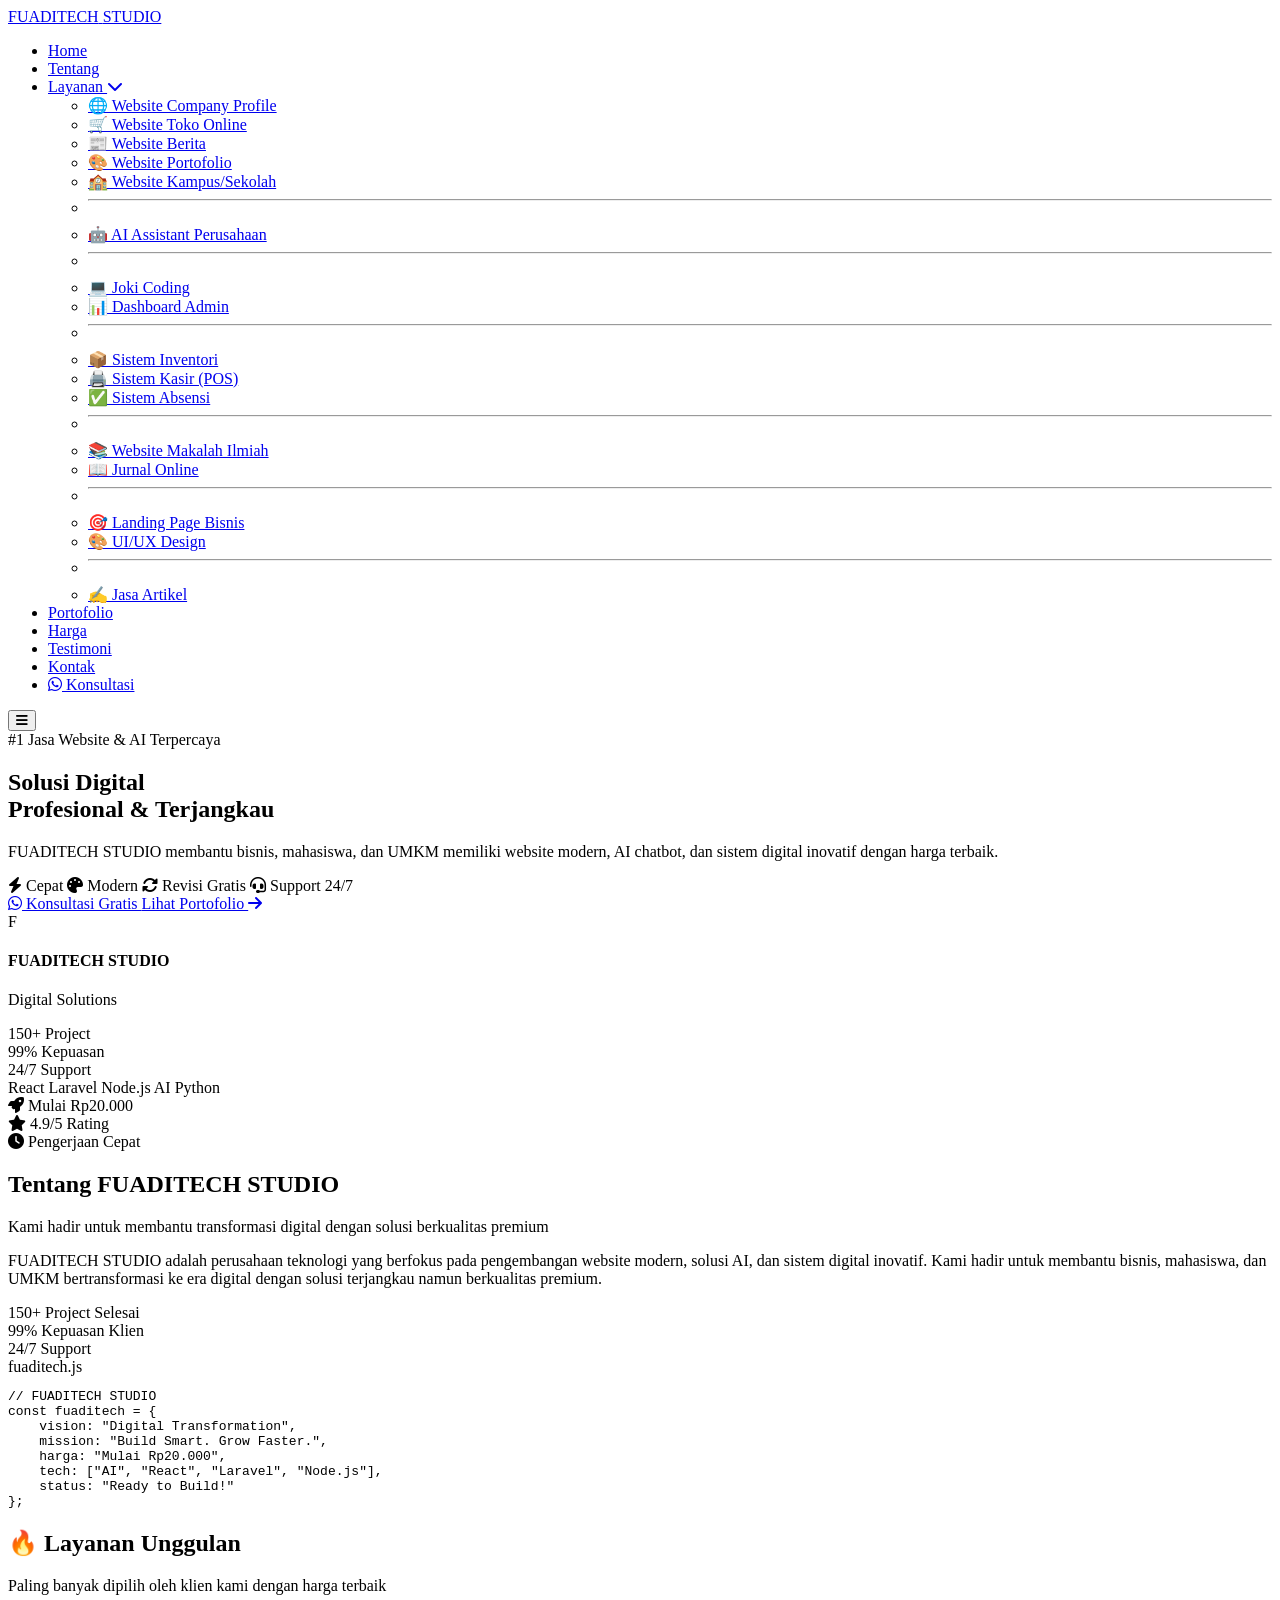
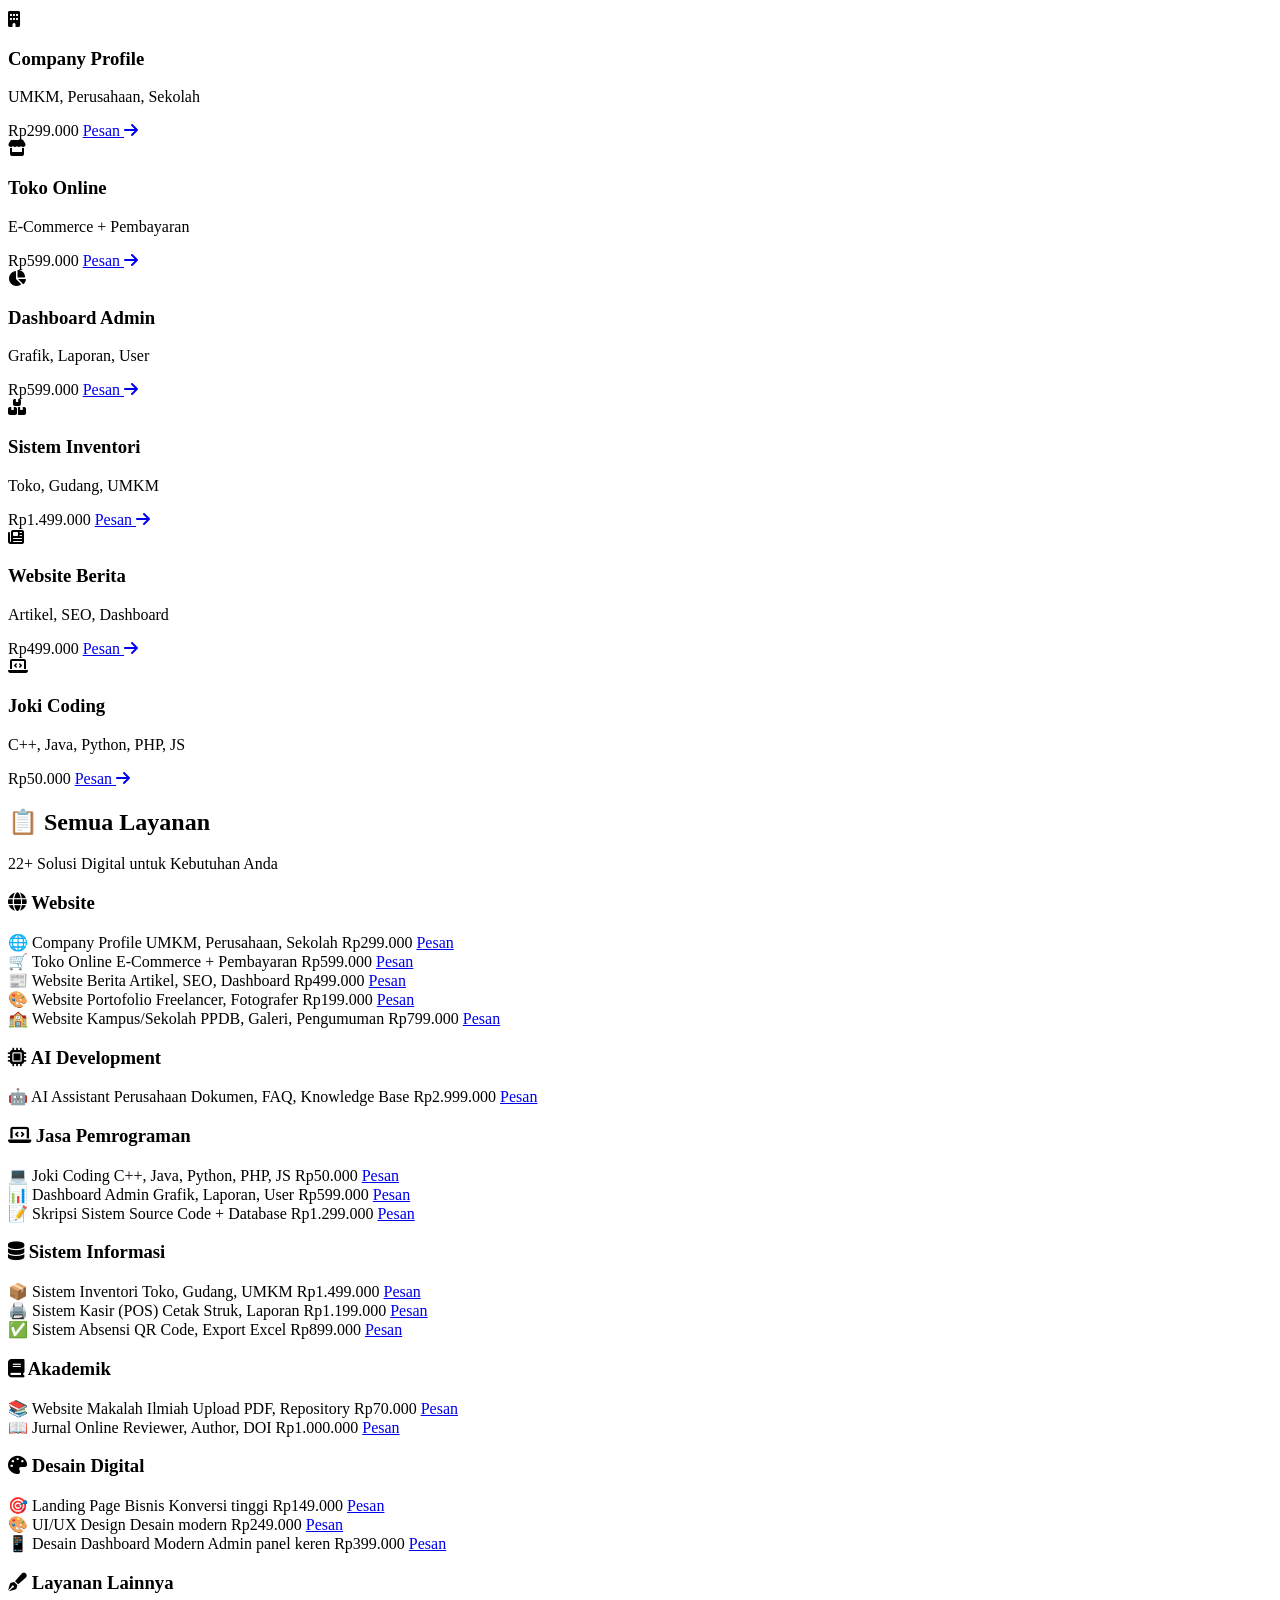
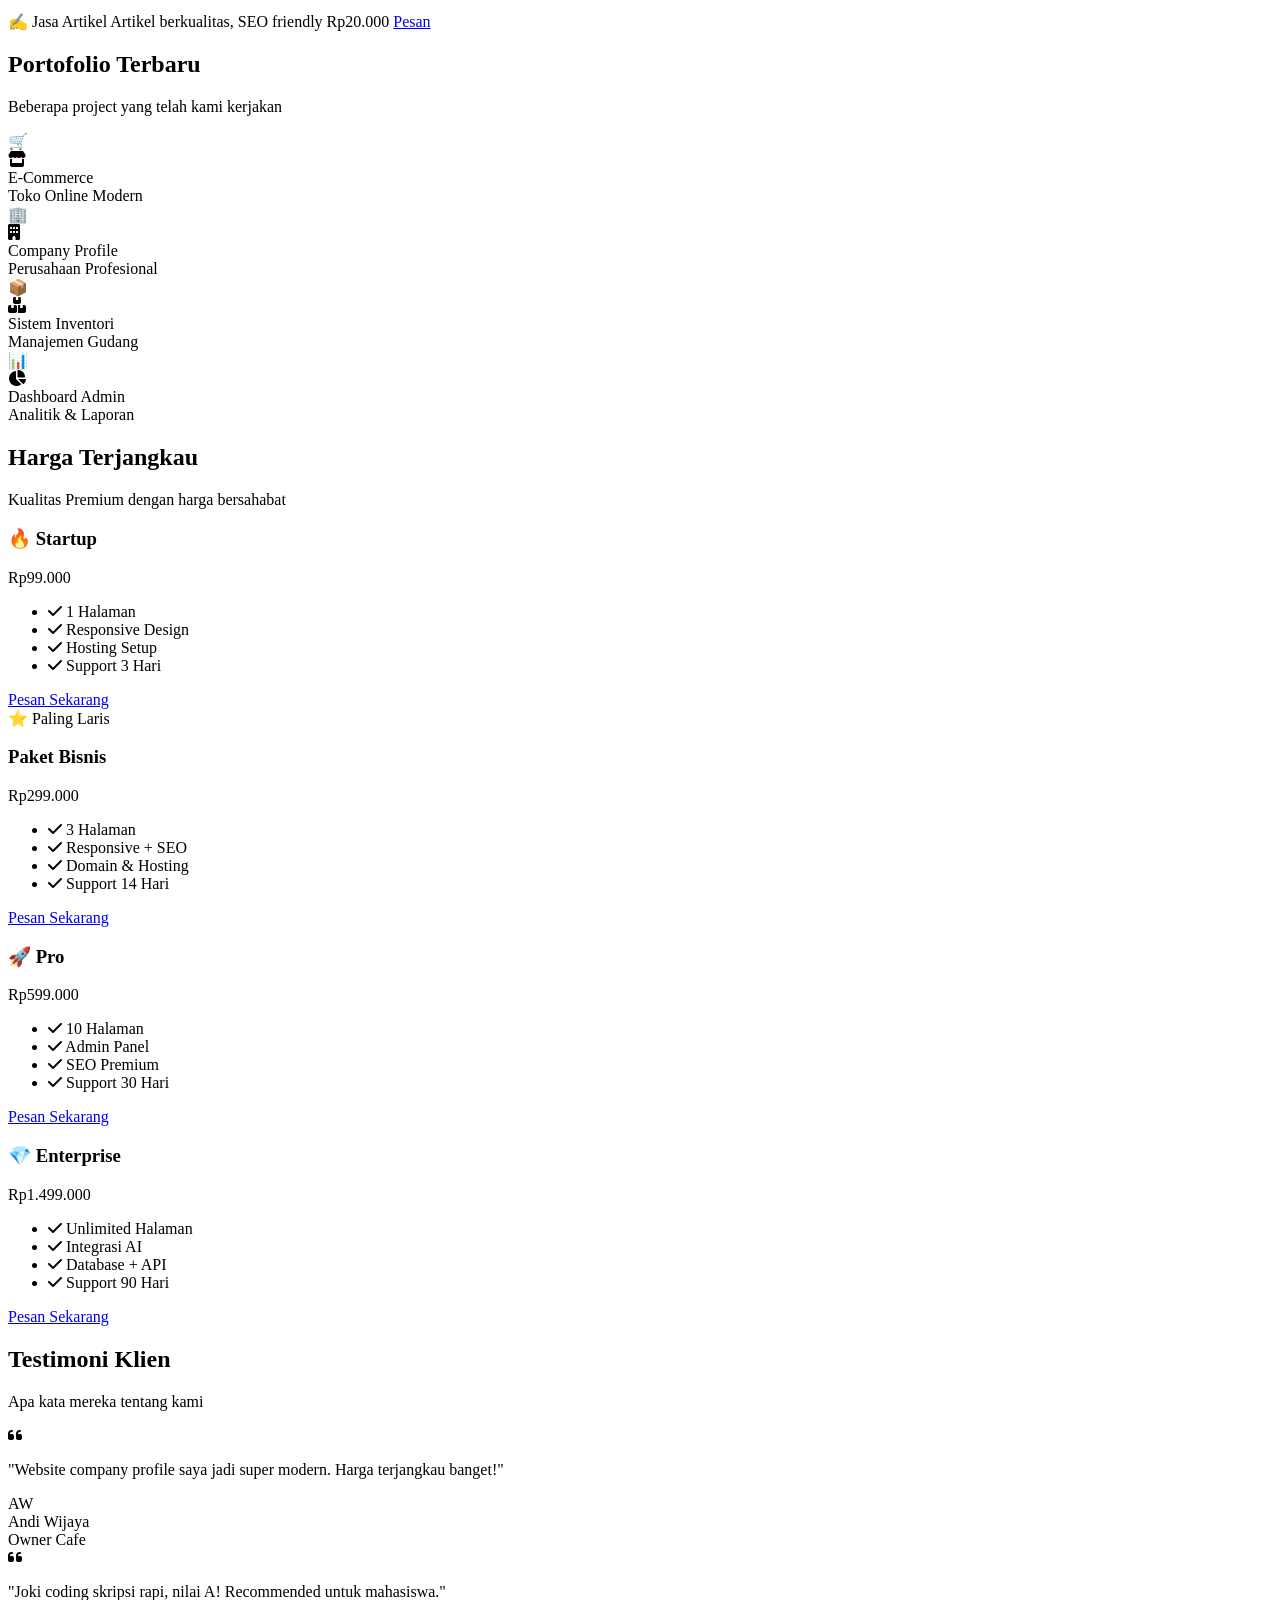
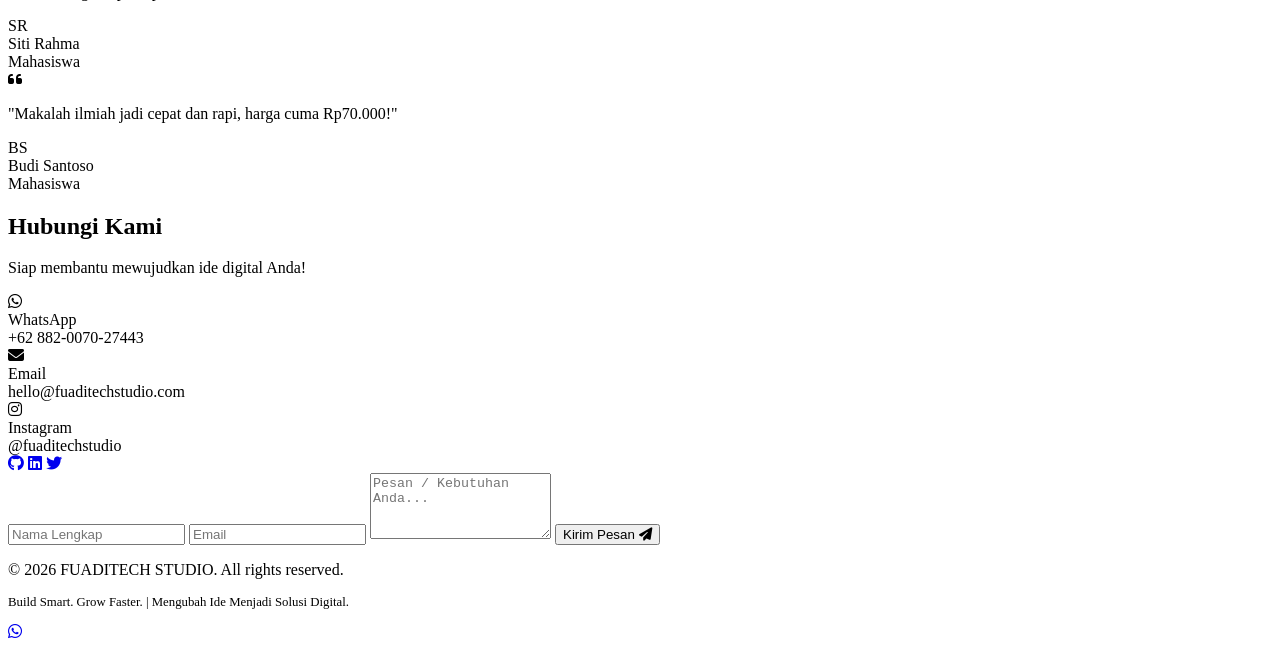
==== index.html @ 9b9196b7 "Update index.html" ====
<!DOCTYPE html>
<html lang="id">
<head>
    <meta charset="UTF-8" />
    <meta name="viewport" content="width=device-width, initial-scale=1.0" />
    
    <!-- SEO -->
    <title>FUADITECH STUDIO | Jasa Website & AI Profesional</title>
    <meta name="description" content="FUADITECH STUDIO - Jasa pembuatan website profesional, AI chatbot, joki coding, dan sistem informasi. Harga mulai Rp20.000! Konsultasi gratis 24 jam." />
    <meta name="keywords" content="jasa website, pembuatan website, joki coding, AI chatbot, website murah, toko online, company profile" />
    <meta name="author" content="FUADITECH STUDIO" />
    <meta name="robots" content="index, follow" />
    
    <!-- Open Graph -->
    <meta property="og:title" content="FUADITECH STUDIO - Solusi Website & AI Profesional" />
    <meta property="og:description" content="Jasa pembuatan website profesional dengan harga terjangkau. Mulai dari Rp20.000!" />
    <meta property="og:type" content="website" />
    
    <!-- Fonts & Icons -->
    <link rel="preconnect" href="https://fonts.googleapis.com" />
    <link rel="preconnect" href="https://fonts.gstatic.com" crossorigin />
    <link href="https://fonts.googleapis.com/css2?family=Inter:wght@300;400;500;600;700;800;900&display=swap" rel="stylesheet" />
    <link rel="stylesheet" href="https://cdnjs.cloudflare.com/ajax/libs/font-awesome/6.5.0/css/all.min.css" />
    
    <!-- Custom CSS -->
    <link rel="stylesheet" href="css/style.css" />
</head>
<body>

    <!-- ====== NAVBAR ====== -->
    <nav class="navbar" role="navigation" aria-label="Main Navigation">
        <div class="nav-container">
            <a href="#home" class="logo">
                <span class="logo-brand">FUADITECH</span>
                <span class="logo-studio">STUDIO</span>
            </a>

            <ul class="nav-links">
                <li><a href="#home" class="active">Home</a></li>
                <li><a href="#about">Tentang</a></li>
                <li class="dropdown">
                    <a href="#" class="dropdown-toggle">
                        Layanan <i class="fas fa-chevron-down"></i>
                    </a>
                    <ul class="dropdown-menu">
                        <li><a href="#services">🌐 Website Company Profile</a></li>
                        <li><a href="#services">🛒 Website Toko Online</a></li>
                        <li><a href="#services">📰 Website Berita</a></li>
                        <li><a href="#services">🎨 Website Portofolio</a></li>
                        <li><a href="#services">🏫 Website Kampus/Sekolah</a></li>
                        <li><hr class="dropdown-divider" /></li>
                        <li><a href="#services">🤖 AI Assistant Perusahaan</a></li>
                        <li><hr class="dropdown-divider" /></li>
                        <li><a href="#services">💻 Joki Coding</a></li>
                        <li><a href="#services">📊 Dashboard Admin</a></li>
                        <li><hr class="dropdown-divider" /></li>
                        <li><a href="#services">📦 Sistem Inventori</a></li>
                        <li><a href="#services">🖨️ Sistem Kasir (POS)</a></li>
                        <li><a href="#services">✅ Sistem Absensi</a></li>
                        <li><hr class="dropdown-divider" /></li>
                        <li><a href="#services">📚 Website Makalah Ilmiah</a></li>
                        <li><a href="#services">📖 Jurnal Online</a></li>
                        <li><hr class="dropdown-divider" /></li>
                        <li><a href="#services">🎯 Landing Page Bisnis</a></li>
                        <li><a href="#services">🎨 UI/UX Design</a></li>
                        <li><hr class="dropdown-divider" /></li>
                        <li><a href="#services">✍️ Jasa Artikel</a></li>
                    </ul>
                </li>
                <li><a href="#portfolio">Portofolio</a></li>
                <li><a href="#pricing">Harga</a></li>
                <li><a href="#testimonials">Testimoni</a></li>
                <li><a href="#contact">Kontak</a></li>
                <li>
                    <a href="https://wa.me/62882007027443?text=Halo%20FUADITECH%20STUDIO" 
                       class="btn-cta" target="_blank">
                        <i class="fab fa-whatsapp"></i> Konsultasi
                    </a>
                </li>
            </ul>

            <button class="hamburger" id="hamburger" aria-label="Toggle Menu">
                <i class="fas fa-bars"></i>
            </button>
        </div>
    </nav>

    <!-- ====== HERO ====== -->
    <section id="home" class="hero">
        <div class="hero-bg">
            <div class="gradient-sphere sphere-1"></div>
            <div class="gradient-sphere sphere-2"></div>
        </div>

        <div class="container hero-container">
            <div class="hero-content">
                <div class="hero-badge">
                    <span class="dot"></span>
                    #1 Jasa Website & AI Terpercaya
                </div>
                <h1>
                    Solusi Digital <br />
                    <span class="highlight">Profesional & Terjangkau</span>
                </h1>
                <p>
                    FUADITECH STUDIO membantu bisnis, mahasiswa, dan UMKM 
                    memiliki website modern, AI chatbot, dan sistem digital 
                    inovatif dengan harga terbaik.
                </p>
                <div class="hero-features">
                    <span><i class="fas fa-bolt"></i> Cepat</span>
                    <span><i class="fas fa-palette"></i> Modern</span>
                    <span><i class="fas fa-sync-alt"></i> Revisi Gratis</span>
                    <span><i class="fas fa-headset"></i> Support 24/7</span>
                </div>
                <div class="hero-buttons">
                    <a href="https://wa.me/62882007027443?text=Halo%20FUADITECH%20STUDIO" 
                       class="btn-primary" target="_blank">
                        <i class="fab fa-whatsapp"></i> Konsultasi Gratis
                    </a>
                    <a href="#portfolio" class="btn-secondary">
                        Lihat Portofolio <i class="fas fa-arrow-right"></i>
                    </a>
                </div>
            </div>

            <div class="hero-visual">
                <div class="hero-card">
                    <div class="card-header">
                        <div class="avatar">F</div>
                        <div class="info">
                            <h4>FUADITECH STUDIO</h4>
                            <p>Digital Solutions</p>
                        </div>
                    </div>
                    <div class="stats-grid">
                        <div class="stat-item">
                            <span class="number">150+</span>
                            <span class="label">Project</span>
                        </div>
                        <div class="stat-item">
                            <span class="number">99%</span>
                            <span class="label">Kepuasan</span>
                        </div>
                        <div class="stat-item">
                            <span class="number">24/7</span>
                            <span class="label">Support</span>
                        </div>
                    </div>
                    <div class="tech-stack">
                        <span>React</span>
                        <span>Laravel</span>
                        <span>Node.js</span>
                        <span>AI</span>
                        <span>Python</span>
                    </div>
                </div>

                <!-- Floating Badges -->
                <div class="floating-badge badge-1">
                    <i class="fas fa-rocket"></i>
                    <span>Mulai Rp20.000</span>
                </div>
                <div class="floating-badge badge-2">
                    <i class="fas fa-star"></i>
                    <span>4.9/5 Rating</span>
                </div>
                <div class="floating-badge badge-3">
                    <i class="fas fa-clock"></i>
                    <span>Pengerjaan Cepat</span>
                </div>
            </div>
        </div>
    </section>

    <!-- ====== ABOUT ====== -->
    <section id="about" class="about">
        <div class="container">
            <h2 class="section-title animate-on-scroll">
                Tentang <span class="gradient-text">FUADITECH STUDIO</span>
            </h2>
            <p class="section-subtitle animate-on-scroll delay-1">
                Kami hadir untuk membantu transformasi digital dengan solusi berkualitas premium
            </p>

            <div class="about-grid">
                <div class="about-text">
                    <p>
                        FUADITECH STUDIO adalah perusahaan teknologi yang berfokus pada 
                        pengembangan website modern, solusi AI, dan sistem digital inovatif. 
                        Kami hadir untuk membantu bisnis, mahasiswa, dan UMKM bertransformasi 
                        ke era digital dengan solusi terjangkau namun berkualitas premium.
                    </p>
                    <div class="about-stats">
                        <div class="stat">
                            <span class="number">150+</span>
                            <span class="label">Project Selesai</span>
                        </div>
                        <div class="stat">
                            <span class="number">99%</span>
                            <span class="label">Kepuasan Klien</span>
                        </div>
                        <div class="stat">
                            <span class="number">24/7</span>
                            <span class="label">Support</span>
                        </div>
                    </div>
                </div>

                <div class="about-code">
                    <div class="code-header">
                        <div class="dots">
                            <span class="red"></span>
                            <span class="yellow"></span>
                            <span class="green"></span>
                        </div>
                        <span class="file-name">fuaditech.js</span>
                    </div>
                    <div class="code-body">
                        <pre><span class="comment">// FUADITECH STUDIO</span>
<span class="keyword">const</span> <span class="variable">fuaditech</span> = {
    <span class="function">vision</span>: <span class="string">"Digital Transformation"</span>,
    <span class="function">mission</span>: <span class="string">"Build Smart. Grow Faster."</span>,
    <span class="function">harga</span>: <span class="string">"Mulai Rp20.000"</span>,
    <span class="function">tech</span>: [<span class="string">"AI"</span>, <span class="string">"React"</span>, <span class="string">"Laravel"</span>, <span class="string">"Node.js"</span>],
    <span class="function">status</span>: <span class="string">"Ready to Build!"</span>
};</pre>
                    </div>
                </div>
            </div>
        </div>
    </section>

    <!-- ====== SERVICES ====== -->
    <section id="services" class="services">
        <div class="container">
            <h2 class="section-title animate-on-scroll">
                🔥 Layanan <span class="gradient-text">Unggulan</span>
            </h2>
            <p class="section-subtitle animate-on-scroll delay-1">
                Paling banyak dipilih oleh klien kami dengan harga terbaik
            </p>

            <div class="services-grid">
                <div class="service-card animate-on-scroll delay-1">
                    <div class="icon"><i class="fas fa-building"></i></div>
                    <h3>Company Profile</h3>
                    <p>UMKM, Perusahaan, Sekolah</p>
                    <span class="price">Rp299.000</span>
                    <a href="https://wa.me/62882007027443?text=Saya%20tertarik%20Company%20Profile" 
                       class="btn-order" target="_blank">
                        Pesan <i class="fas fa-arrow-right"></i>
                    </a>
                </div>

                <div class="service-card animate-on-scroll delay-2">
                    <div class="icon"><i class="fas fa-store"></i></div>
                    <h3>Toko Online</h3>
                    <p>E-Commerce + Pembayaran</p>
                    <span class="price">Rp599.000</span>
                    <a href="https://wa.me/62882007027443?text=Saya%20tertarik%20Toko%20Online" 
                       class="btn-order" target="_blank">
                        Pesan <i class="fas fa-arrow-right"></i>
                    </a>
                </div>

                <div class="service-card animate-on-scroll delay-3">
                    <div class="icon"><i class="fas fa-chart-pie"></i></div>
                    <h3>Dashboard Admin</h3>
                    <p>Grafik, Laporan, User</p>
                    <span class="price">Rp599.000</span>
                    <a href="https://wa.me/62882007027443?text=Saya%20tertarik%20Dashboard%20Admin" 
                       class="btn-order" target="_blank">
                        Pesan <i class="fas fa-arrow-right"></i>
                    </a>
                </div>

                <div class="service-card animate-on-scroll delay-1">
                    <div class="icon"><i class="fas fa-boxes"></i></div>
                    <h3>Sistem Inventori</h3>
                    <p>Toko, Gudang, UMKM</p>
                    <span class="price">Rp1.499.000</span>
                    <a href="https://wa.me/62882007027443?text=Saya%20tertarik%20Sistem%20Inventori" 
                       class="btn-order" target="_blank">
                        Pesan <i class="fas fa-arrow-right"></i>
                    </a>
                </div>

                <div class="service-card animate-on-scroll delay-2">
                    <div class="icon"><i class="fas fa-newspaper"></i></div>
                    <h3>Website Berita</h3>
                    <p>Artikel, SEO, Dashboard</p>
                    <span class="price">Rp499.000</span>
                    <a href="https://wa.me/62882007027443?text=Saya%20tertarik%20Website%20Berita" 
                       class="btn-order" target="_blank">
                        Pesan <i class="fas fa-arrow-right"></i>
                    </a>
                </div>

                <div class="service-card animate-on-scroll delay-3">
                    <div class="icon"><i class="fas fa-laptop-code"></i></div>
                    <h3>Joki Coding</h3>
                    <p>C++, Java, Python, PHP, JS</p>
                    <span class="price">Rp50.000</span>
                    <a href="https://wa.me/62882007027443?text=Saya%20tertarik%20Joki%20Coding" 
                       class="btn-order" target="_blank">
                        Pesan <i class="fas fa-arrow-right"></i>
                    </a>
                </div>
            </div>
        </div>
    </section>

    <!-- ====== ALL SERVICES ====== -->
    <section class="all-services">
        <div class="container">
            <h2 class="section-title animate-on-scroll">
                📋 Semua <span class="gradient-text">Layanan</span>
            </h2>
            <p class="section-subtitle animate-on-scroll delay-1">
                22+ Solusi Digital untuk Kebutuhan Anda
            </p>

            <!-- Website -->
            <div class="category">
                <h3><i class="fas fa-globe"></i> Website</h3>
                <div class="category-grid">
                    <div class="service-item">
                        <span class="name">🌐 Company Profile</span>
                        <span class="desc">UMKM, Perusahaan, Sekolah</span>
                        <span class="price-tag">Rp299.000</span>
                        <a href="https://wa.me/62882007027443" class="wa-link" target="_blank">Pesan</a>
                    </div>
                    <div class="service-item">
                        <span class="name">🛒 Toko Online</span>
                        <span class="desc">E-Commerce + Pembayaran</span>
                        <span class="price-tag">Rp599.000</span>
                        <a href="https://wa.me/62882007027443" class="wa-link" target="_blank">Pesan</a>
                    </div>
                    <div class="service-item">
                        <span class="name">📰 Website Berita</span>
                        <span class="desc">Artikel, SEO, Dashboard</span>
                        <span class="price-tag">Rp499.000</span>
                        <a href="https://wa.me/62882007027443" class="wa-link" target="_blank">Pesan</a>
                    </div>
                    <div class="service-item">
                        <span class="name">🎨 Website Portofolio</span>
                        <span class="desc">Freelancer, Fotografer</span>
                        <span class="price-tag">Rp199.000</span>
                        <a href="https://wa.me/62882007027443" class="wa-link" target="_blank">Pesan</a>
                    </div>
                    <div class="service-item">
                        <span class="name">🏫 Website Kampus/Sekolah</span>
                        <span class="desc">PPDB, Galeri, Pengumuman</span>
                        <span class="price-tag">Rp799.000</span>
                        <a href="https://wa.me/62882007027443" class="wa-link" target="_blank">Pesan</a>
                    </div>
                </div>
            </div>

            <!-- AI -->
            <div class="category">
                <h3><i class="fas fa-microchip"></i> AI Development</h3>
                <div class="category-grid">
                    <div class="service-item">
                        <span class="name">🤖 AI Assistant Perusahaan</span>
                        <span class="desc">Dokumen, FAQ, Knowledge Base</span>
                        <span class="price-tag">Rp2.999.000</span>
                        <a href="https://wa.me/62882007027443" class="wa-link" target="_blank">Pesan</a>
                    </div>
                </div>
            </div>

            <!-- Programming -->
            <div class="category">
                <h3><i class="fas fa-laptop-code"></i> Jasa Pemrograman</h3>
                <div class="category-grid">
                    <div class="service-item">
                        <span class="name">💻 Joki Coding</span>
                        <span class="desc">C++, Java, Python, PHP, JS</span>
                        <span class="price-tag">Rp50.000</span>
                        <a href="https://wa.me/62882007027443" class="wa-link" target="_blank">Pesan</a>
                    </div>
                    <div class="service-item">
                        <span class="name">📊 Dashboard Admin</span>
                        <span class="desc">Grafik, Laporan, User</span>
                        <span class="price-tag">Rp599.000</span>
                        <a href="https://wa.me/62882007027443" class="wa-link" target="_blank">Pesan</a>
                    </div>
                    <div class="service-item">
                        <span class="name">📝 Skripsi Sistem</span>
                        <span class="desc">Source Code + Database</span>
                        <span class="price-tag">Rp1.299.000</span>
                        <a href="https://wa.me/62882007027443" class="wa-link" target="_blank">Pesan</a>
                    </div>
                </div>
            </div>

            <!-- Sistem -->
            <div class="category">
                <h3><i class="fas fa-database"></i> Sistem Informasi</h3>
                <div class="category-grid">
                    <div class="service-item">
                        <span class="name">📦 Sistem Inventori</span>
                        <span class="desc">Toko, Gudang, UMKM</span>
                        <span class="price-tag">Rp1.499.000</span>
                        <a href="https://wa.me/62882007027443" class="wa-link" target="_blank">Pesan</a>
                    </div>
                    <div class="service-item">
                        <span class="name">🖨️ Sistem Kasir (POS)</span>
                        <span class="desc">Cetak Struk, Laporan</span>
                        <span class="price-tag">Rp1.199.000</span>
                        <a href="https://wa.me/62882007027443" class="wa-link" target="_blank">Pesan</a>
                    </div>
                    <div class="service-item">
                        <span class="name">✅ Sistem Absensi</span>
                        <span class="desc">QR Code, Export Excel</span>
                        <span class="price-tag">Rp899.000</span>
                        <a href="https://wa.me/62882007027443" class="wa-link" target="_blank">Pesan</a>
                    </div>
                </div>
            </div>

            <!-- Akademik -->
            <div class="category">
                <h3><i class="fas fa-book"></i> Akademik</h3>
                <div class="category-grid">
                    <div class="service-item">
                        <span class="name">📚 Website Makalah Ilmiah</span>
                        <span class="desc">Upload PDF, Repository</span>
                        <span class="price-tag">Rp70.000</span>
                        <a href="https://wa.me/62882007027443" class="wa-link" target="_blank">Pesan</a>
                    </div>
                    <div class="service-item">
                        <span class="name">📖 Jurnal Online</span>
                        <span class="desc">Reviewer, Author, DOI</span>
                        <span class="price-tag">Rp1.000.000</span>
                        <a href="https://wa.me/62882007027443" class="wa-link" target="_blank">Pesan</a>
                    </div>
                </div>
            </div>

            <!-- Desain -->
            <div class="category">
                <h3><i class="fas fa-palette"></i> Desain Digital</h3>
                <div class="category-grid">
                    <div class="service-item">
                        <span class="name">🎯 Landing Page Bisnis</span>
                        <span class="desc">Konversi tinggi</span>
                        <span class="price-tag">Rp149.000</span>
                        <a href="https://wa.me/62882007027443" class="wa-link" target="_blank">Pesan</a>
                    </div>
                    <div class="service-item">
                        <span class="name">🎨 UI/UX Design</span>
                        <span class="desc">Desain modern</span>
                        <span class="price-tag">Rp249.000</span>
                        <a href="https://wa.me/62882007027443" class="wa-link" target="_blank">Pesan</a>
                    </div>
                    <div class="service-item">
                        <span class="name">📱 Desain Dashboard Modern</span>
                        <span class="desc">Admin panel keren</span>
                        <span class="price-tag">Rp399.000</span>
                        <a href="https://wa.me/62882007027443" class="wa-link" target="_blank">Pesan</a>
                    </div>
                </div>
            </div>

            <!-- Lainnya -->
            <div class="category">
                <h3><i class="fas fa-pen-fancy"></i> Layanan Lainnya</h3>
                <div class="category-grid">
                    <div class="service-item">
                        <span class="name">✍️ Jasa Artikel</span>
                        <span class="desc">Artikel berkualitas, SEO friendly</span>
                        <span class="price-tag">Rp20.000</span>
                        <a href="https://wa.me/62882007027443" class="wa-link" target="_blank">Pesan</a>
                    </div>
                </div>
            </div>
        </div>
    </section>

    <!-- ====== PORTFOLIO ====== -->
    <section id="portfolio" class="portfolio">
        <div class="container">
            <h2 class="section-title animate-on-scroll">
                Portofolio <span class="gradient-text">Terbaru</span>
            </h2>
            <p class="section-subtitle animate-on-scroll delay-1">
                Beberapa project yang telah kami kerjakan
            </p>

            <div class="portfolio-grid">
                <div class="portfolio-item">
                    <div class="placeholder">🛒</div>
                    <div class="overlay">
                        <div class="icon"><i class="fas fa-store"></i></div>
                        <div class="title">E-Commerce</div>
                        <div class="sub">Toko Online Modern</div>
                    </div>
                </div>
                <div class="portfolio-item">
                    <div class="placeholder">🏢</div>
                    <div class="overlay">
                        <div class="icon"><i class="fas fa-building"></i></div>
                        <div class="title">Company Profile</div>
                        <div class="sub">Perusahaan Profesional</div>
                    </div>
                </div>
                <div class="portfolio-item">
                    <div class="placeholder">📦</div>
                    <div class="overlay">
                        <div class="icon"><i class="fas fa-boxes"></i></div>
                        <div class="title">Sistem Inventori</div>
                        <div class="sub">Manajemen Gudang</div>
                    </div>
                </div>
                <div class="portfolio-item">
                    <div class="placeholder">📊</div>
                    <div class="overlay">
                        <div class="icon"><i class="fas fa-chart-pie"></i></div>
                        <div class="title">Dashboard Admin</div>
                        <div class="sub">Analitik & Laporan</div>
                    </div>
                </div>
            </div>
        </div>
    </section>

    <!-- ====== PRICING ====== -->
    <section id="pricing" class="pricing">
        <div class="container">
            <h2 class="section-title animate-on-scroll">
                Harga <span class="gradient-text">Terjangkau</span>
            </h2>
            <p class="section-subtitle animate-on-scroll delay-1">
                Kualitas Premium dengan harga bersahabat
            </p>

            <div class="pricing-grid">
                <div class="pricing-card animate-on-scroll delay-1">
                    <h3 class="plan-name">🔥 Startup</h3>
                    <div class="price">Rp99.000</div>
                    <ul>
                        <li><i class="fas fa-check"></i> 1 Halaman</li>
                        <li><i class="fas fa-check"></i> Responsive Design</li>
                        <li><i class="fas fa-check"></i> Hosting Setup</li>
                        <li><i class="fas fa-check"></i> Support 3 Hari</li>
                    </ul>
                    <a href="https://wa.me/62882007027443" class="btn-plan outline" target="_blank">Pesan Sekarang</a>
                </div>

                <div class="pricing-card popular animate-on-scroll delay-2">
                    <div class="badge">⭐ Paling Laris</div>
                    <h3 class="plan-name">Paket Bisnis</h3>
                    <div class="price">Rp299.000</div>
                    <ul>
                        <li><i class="fas fa-check"></i> 3 Halaman</li>
                        <li><i class="fas fa-check"></i> Responsive + SEO</li>
                        <li><i class="fas fa-check"></i> Domain & Hosting</li>
                        <li><i class="fas fa-check"></i> Support 14 Hari</li>
                    </ul>
                    <a href="https://wa.me/62882007027443" class="btn-plan primary" target="_blank">Pesan Sekarang</a>
                </div>

                <div class="pricing-card animate-on-scroll delay-3">
                    <h3 class="plan-name">🚀 Pro</h3>
                    <div class="price">Rp599.000</div>
                    <ul>
                        <li><i class="fas fa-check"></i> 10 Halaman</li>
                        <li><i class="fas fa-check"></i> Admin Panel</li>
                        <li><i class="fas fa-check"></i> SEO Premium</li>
                        <li><i class="fas fa-check"></i> Support 30 Hari</li>
                    </ul>
                    <a href="https://wa.me/62882007027443" class="btn-plan outline" target="_blank">Pesan Sekarang</a>
                </div>

                <div class="pricing-card animate-on-scroll delay-4">
                    <h3 class="plan-name">💎 Enterprise</h3>
                    <div class="price">Rp1.499.000</div>
                    <ul>
                        <li><i class="fas fa-check"></i> Unlimited Halaman</li>
                        <li><i class="fas fa-check"></i> Integrasi AI</li>
                        <li><i class="fas fa-check"></i> Database + API</li>
                        <li><i class="fas fa-check"></i> Support 90 Hari</li>
                    </ul>
                    <a href="https://wa.me/62882007027443" class="btn-plan outline" target="_blank">Pesan Sekarang</a>
                </div>
            </div>
        </div>
    </section>

    <!-- ====== TESTIMONIALS ====== -->
    <section id="testimonials" class="testimonials">
        <div class="container">
            <h2 class="section-title animate-on-scroll">
                Testimoni <span class="gradient-text">Klien</span>
            </h2>
            <p class="section-subtitle animate-on-scroll delay-1">
                Apa kata mereka tentang kami
            </p>

            <div class="testimonials-grid">
                <div class="testimonial-card animate-on-scroll delay-1">
                    <div class="quote"><i class="fas fa-quote-left"></i></div>
                    <p>"Website company profile saya jadi super modern. Harga terjangkau banget!"</p>
                    <div class="author">
                        <div class="avatar">AW</div>
                        <div>
                            <div class="name">Andi Wijaya</div>
                            <div class="role">Owner Cafe</div>
                        </div>
                    </div>
                </div>

                <div class="testimonial-card animate-on-scroll delay-2">
                    <div class="quote"><i class="fas fa-quote-left"></i></div>
                    <p>"Joki coding skripsi rapi, nilai A! Recommended untuk mahasiswa."</p>
                    <div class="author">
                        <div class="avatar">SR</div>
                        <div>
                            <div class="name">Siti Rahma</div>
                            <div class="role">Mahasiswa</div>
                        </div>
                    </div>
                </div>

                <div class="testimonial-card animate-on-scroll delay-3">
                    <div class="quote"><i class="fas fa-quote-left"></i></div>
                    <p>"Makalah ilmiah jadi cepat dan rapi, harga cuma Rp70.000!"</p>
                    <div class="author">
                        <div class="avatar">BS</div>
                        <div>
                            <div class="name">Budi Santoso</div>
                            <div class="role">Mahasiswa</div>
                        </div>
                    </div>
                </div>
            </div>
        </div>
    </section>

    <!-- ====== CONTACT ====== -->
    <section id="contact" class="contact">
        <div class="container">
            <div class="contact-wrapper">
                <div class="contact-info">
                    <h2>Hubungi <span class="gradient-text">Kami</span></h2>
                    <p>Siap membantu mewujudkan ide digital Anda!</p>

                    <div class="item">
                        <i class="fab fa-whatsapp"></i>
                        <div>
                            <div class="label">WhatsApp</div>
                            <div class="value">+62 882-0070-27443</div>
                        </div>
                    </div>
                    <div class="item">
                        <i class="fas fa-envelope"></i>
                        <div>
                            <div class="label">Email</div>
                            <div class="value">hello@fuaditechstudio.com</div>
                        </div>
                    </div>
                    <div class="item">
                        <i class="fab fa-instagram"></i>
                        <div>
                            <div class="label">Instagram</div>
                            <div class="value">@fuaditechstudio</div>
                        </div>
                    </div>

                    <div class="social">
                        <a href="#" aria-label="GitHub"><i class="fab fa-github"></i></a>
                        <a href="#" aria-label="LinkedIn"><i class="fab fa-linkedin"></i></a>
                        <a href="#" aria-label="Twitter"><i class="fab fa-twitter"></i></a>
                    </div>
                </div>

                <form class="contact-form" id="contactForm">
                    <input type="text" placeholder="Nama Lengkap" required />
                    <input type="email" placeholder="Email" />
                    <textarea rows="4" placeholder="Pesan / Kebutuhan Anda..."></textarea>
                    <button type="submit" class="btn-submit">
                        Kirim Pesan <i class="fas fa-paper-plane"></i>
                    </button>
                </form>
            </div>
        </div>
    </section>

    <!-- ====== FOOTER ====== -->
    <footer class="footer">
        <div class="container">
            <p>
                &copy; 2026 <span class="brand">FUADITECH <span>STUDIO</span></span>. 
                All rights reserved.
            </p>
            <p style="font-size:0.8rem; margin-top:4px; color: var(--text-light);">
                Build Smart. Grow Faster. | Mengubah Ide Menjadi Solusi Digital.
            </p>
        </div>
    </footer>

    <!-- ====== FLOATING WHATSAPP ====== -->
    <a href="https://wa.me/62882007027443?text=Halo%20FUADITECH%20STUDIO" 
       class="wa-float" target="_blank" aria-label="WhatsApp">
        <i class="fab fa-whatsapp"></i>
    </a>

    <!-- ====== SCRIPTS ====== -->
    <script src="js/main.js"></script>
</body>
</html>
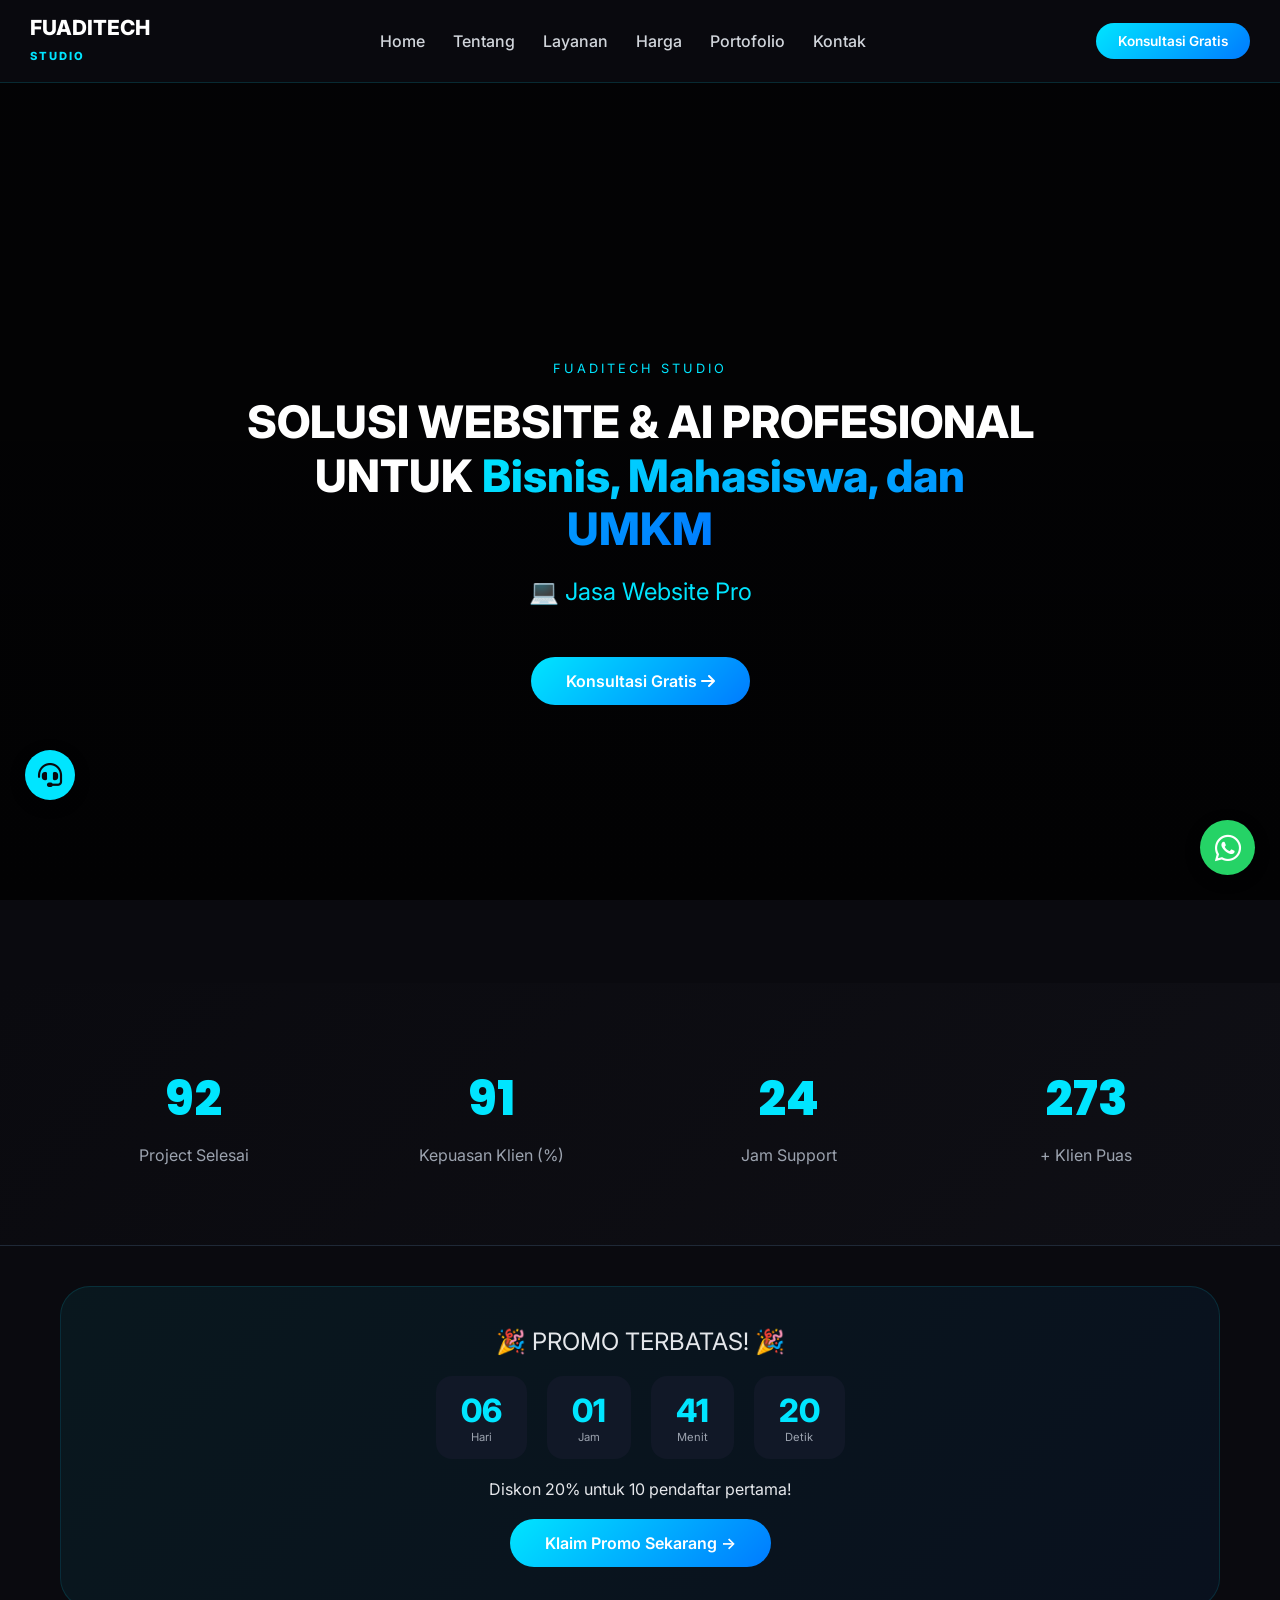
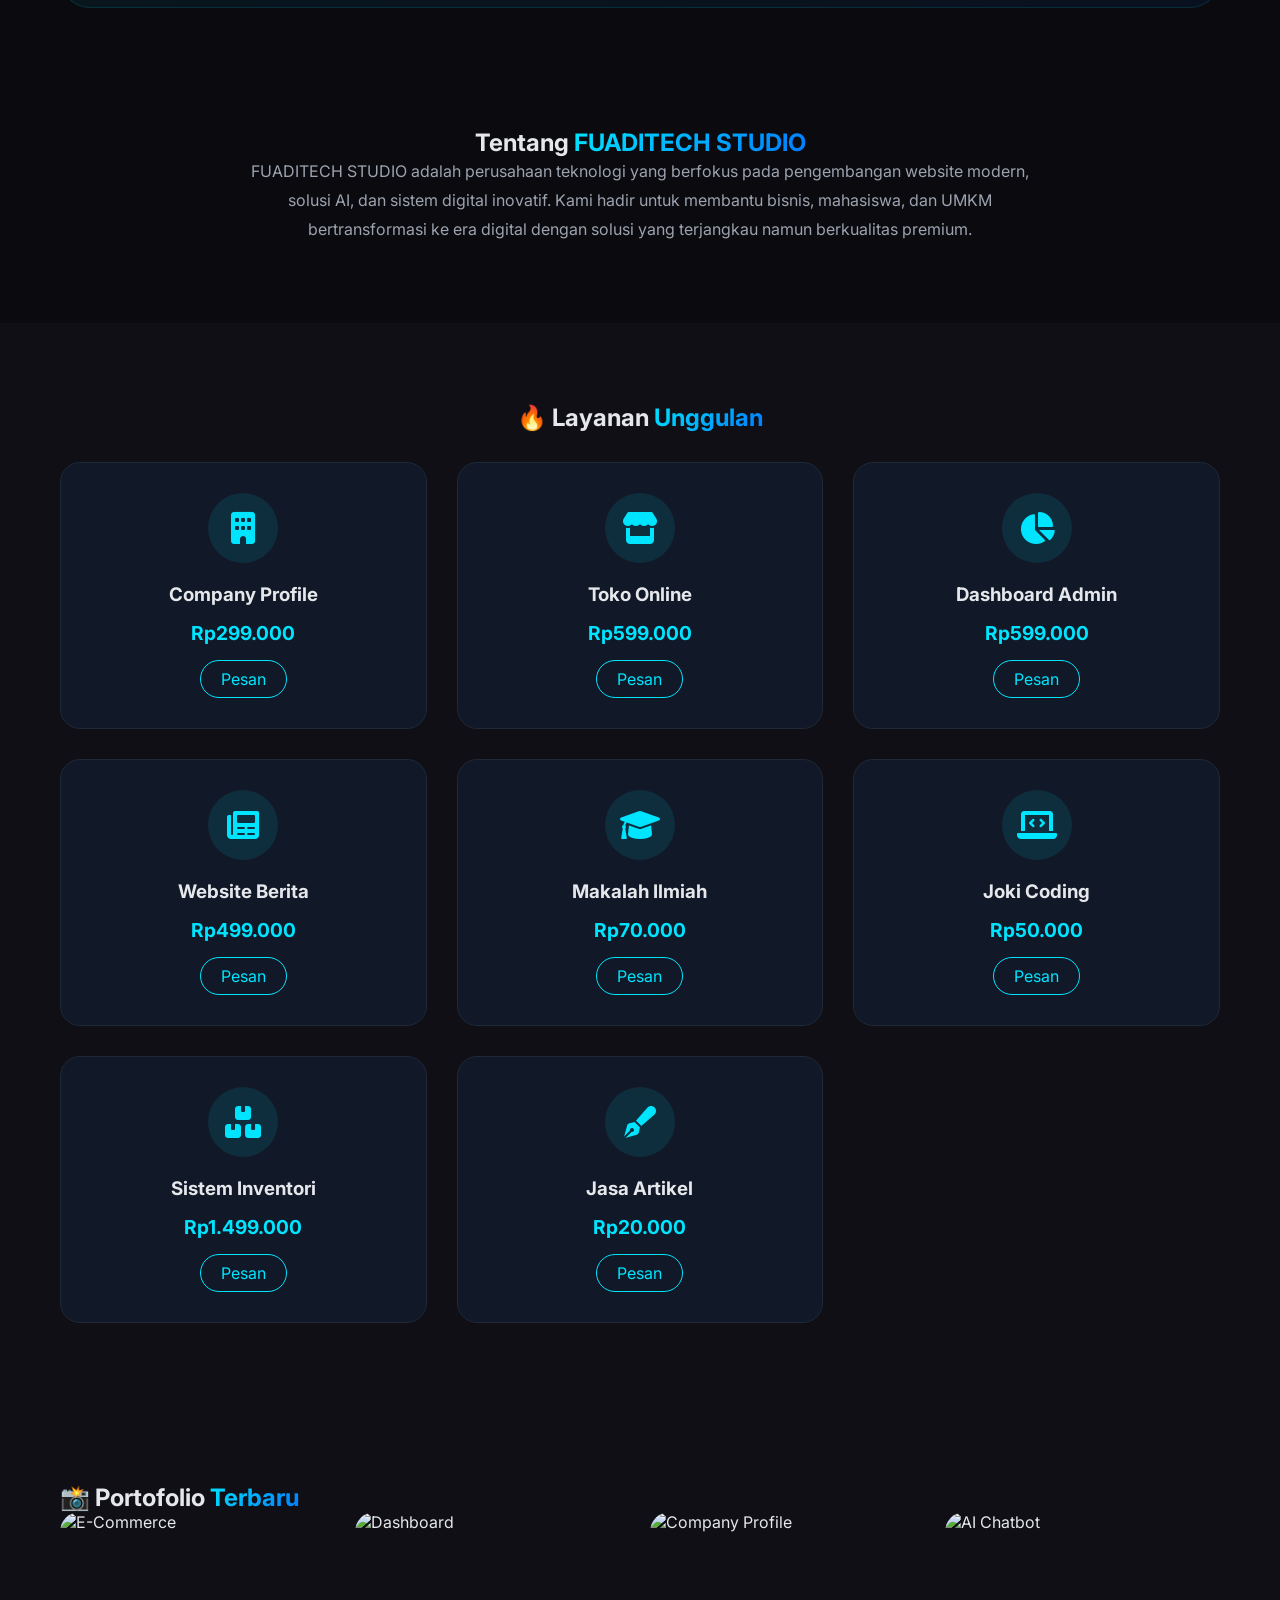
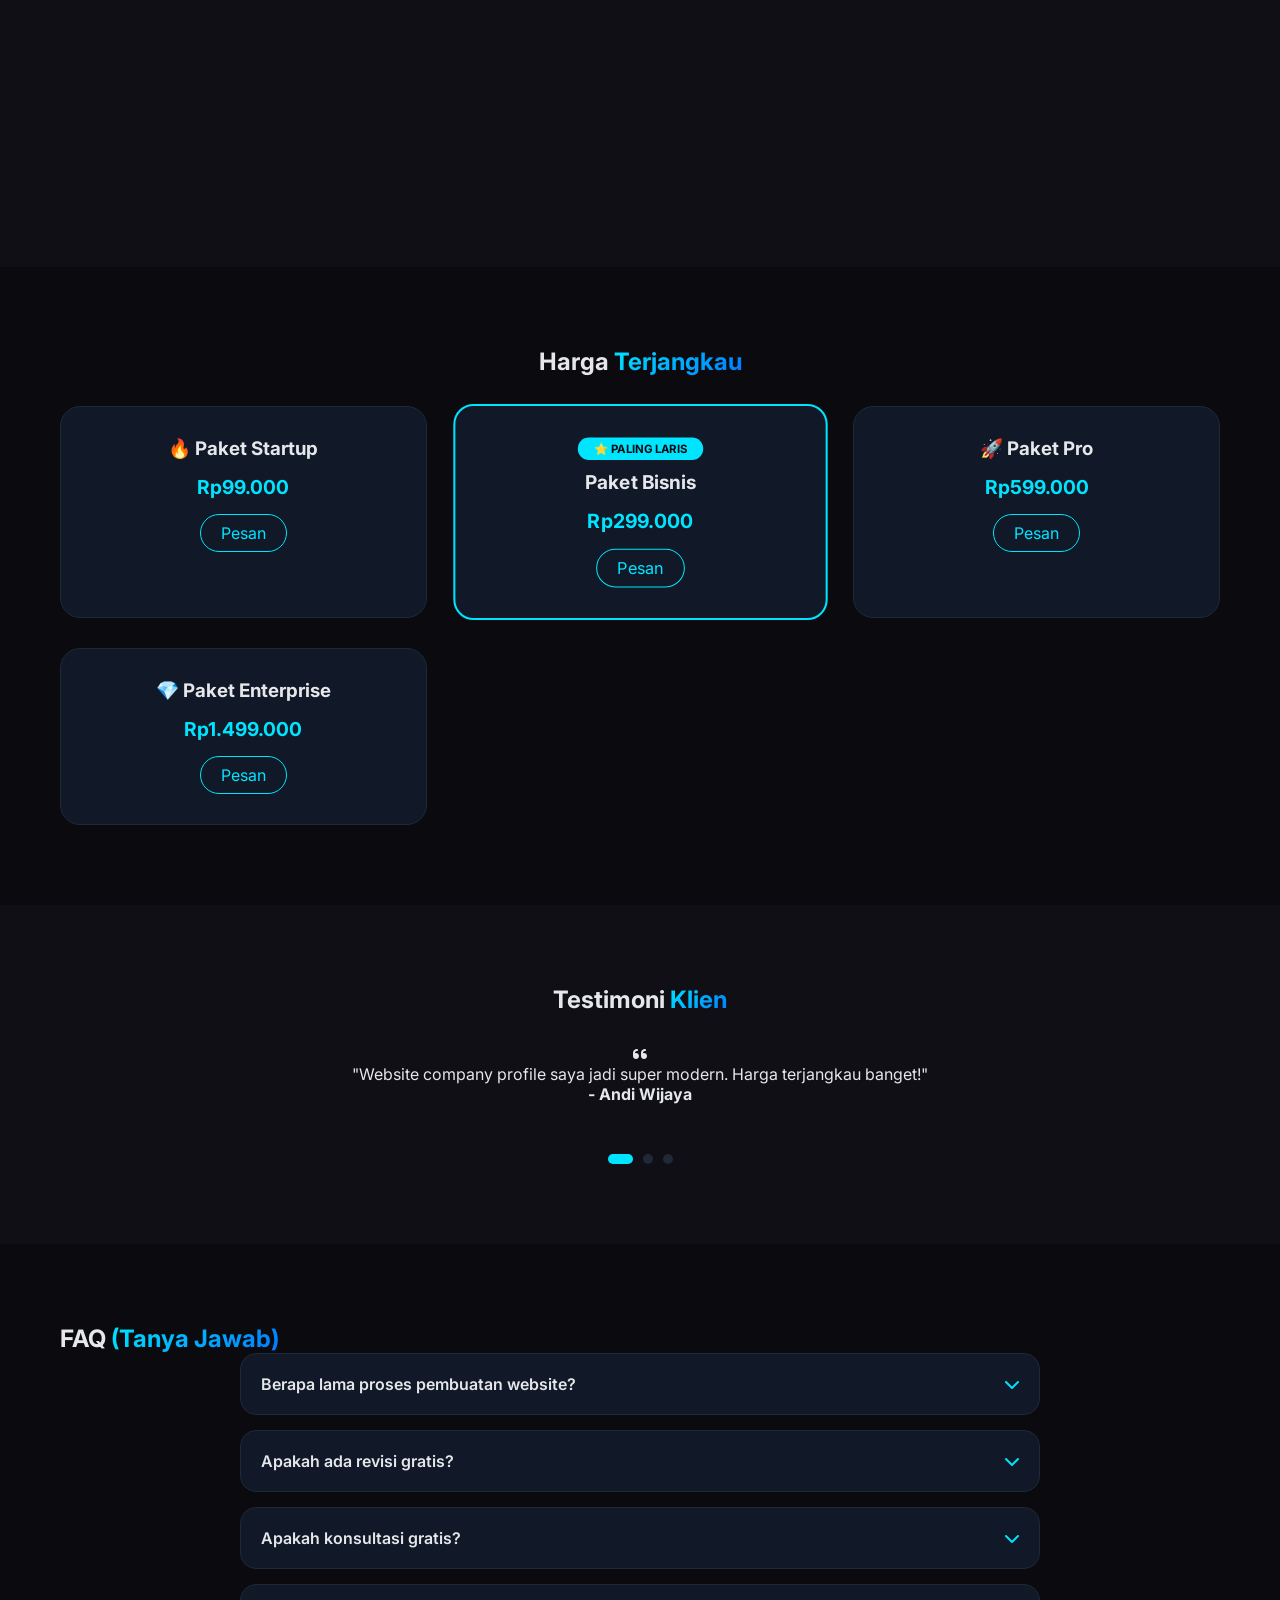
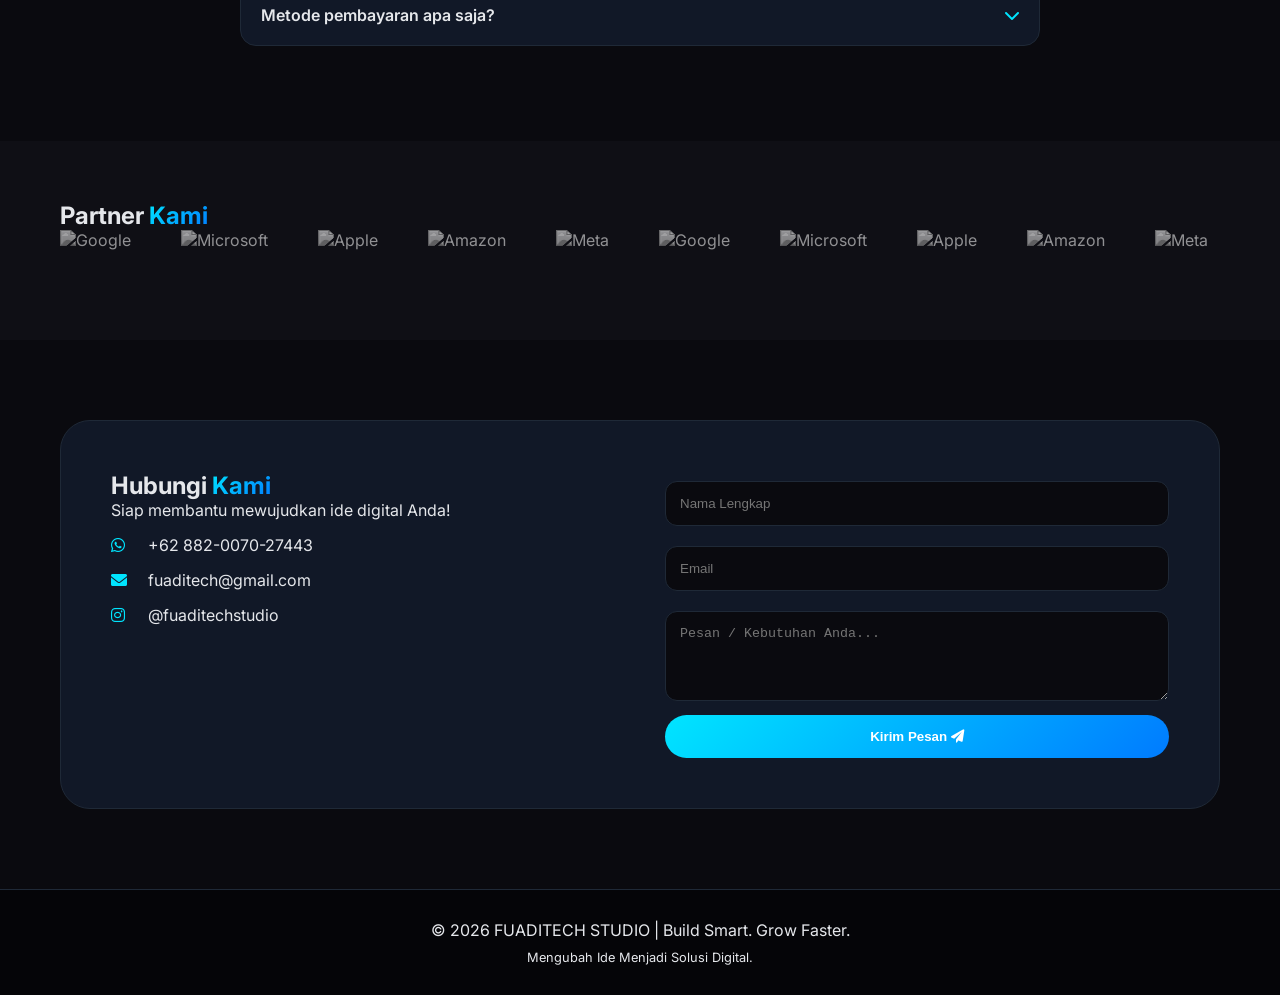
==== commit f56cf7a2: "Update index.html" ====
--- a/index.html
+++ b/index.html
@@ -1,714 +1,433 @@
 <!DOCTYPE html>
 <html lang="id">
 <head>
-    <meta charset="UTF-8" />
-    <meta name="viewport" content="width=device-width, initial-scale=1.0" />
-    
-    <!-- SEO -->
-    <title>FUADITECH STUDIO | Jasa Website & AI Profesional</title>
-    <meta name="description" content="FUADITECH STUDIO - Jasa pembuatan website profesional, AI chatbot, joki coding, dan sistem informasi. Harga mulai Rp20.000! Konsultasi gratis 24 jam." />
-    <meta name="keywords" content="jasa website, pembuatan website, joki coding, AI chatbot, website murah, toko online, company profile" />
-    <meta name="author" content="FUADITECH STUDIO" />
-    <meta name="robots" content="index, follow" />
+    <meta charset="UTF-8">
+    <meta name="viewport" content="width=device-width, initial-scale=1.0, viewport-fit=cover">
+    <meta http-equiv="X-UA-Compatible" content="IE=edge">
+    
+    <!-- Google tag (gtag.js) - Google Analytics 4 -->
+    <script async src="https://www.googletagmanager.com/gtag/js?id=G-NK1B8P5EC0"></script>
+    <script>
+      window.dataLayer = window.dataLayer || [];
+      function gtag(){dataLayer.push(arguments);}
+      gtag('js', new Date());
+      gtag('config', 'G-NK1B8P5EC0');
+    </script>
+    
+    <title>FUADITECH STUDIO | Jasa Website, AI, & Joki Coding Profesional Termurah 2026</title>
+    <meta name="description" content="FUADITECH STUDIO - Jasa pembuatan website profesional, AI chatbot, joki coding murah, dan sistem informasi. Harga mulai Rp20.000! Konsultasi gratis 24 jam. WA: 0882-0070-27443">
+    <meta name="keywords" content="jasa website, jasa pembuatan website, jasa website murah, joki coding, joki coding murah, AI chatbot, website company profile, toko online murah, website UMKM, jasa artikel murah, FUADITECH STUDIO">
+    <meta name="author" content="FUADITECH STUDIO">
+    <meta name="robots" content="index, follow">
+    <meta name="googlebot" content="index, follow">
+    <meta name="google-site-verification" content="">
     
     <!-- Open Graph -->
-    <meta property="og:title" content="FUADITECH STUDIO - Solusi Website & AI Profesional" />
-    <meta property="og:description" content="Jasa pembuatan website profesional dengan harga terjangkau. Mulai dari Rp20.000!" />
-    <meta property="og:type" content="website" />
-    
-    <!-- Fonts & Icons -->
-    <link rel="preconnect" href="https://fonts.googleapis.com" />
-    <link rel="preconnect" href="https://fonts.gstatic.com" crossorigin />
-    <link href="https://fonts.googleapis.com/css2?family=Inter:wght@300;400;500;600;700;800;900&display=swap" rel="stylesheet" />
-    <link rel="stylesheet" href="https://cdnjs.cloudflare.com/ajax/libs/font-awesome/6.5.0/css/all.min.css" />
-    
-    <!-- Custom CSS -->
-    <link rel="stylesheet" href="css/style.css" />
+    <meta property="og:title" content="FUADITECH STUDIO | Jasa Website & AI Profesional">
+    <meta property="og:description" content="Jasa website termurah mulai Rp20.000! Company profile, toko online, joki coding, AI chatbot. Konsultasi gratis 24 jam.">
+    <meta property="og:type" content="website">
+    <meta property="og:url" content="https://muhammadfuadi418-sketch.github.io/fuaditechstudio/">
+    <meta property="og:image" content="https://images.unsplash.com/photo-1587620962725-abab7fe55159?q=80&w=1200&auto=format">
+    
+    <!-- Canonical -->
+    <link rel="canonical" href="https://muhammadfuadi418-sketch.github.io/fuaditechstudio/">
+    <link rel="icon" type="image/svg+xml" href="data:image/svg+xml,%3Csvg xmlns='http://www.w3.org/2000/svg' viewBox='0 0 100 100'%3E%3Ctext y='.9em' font-size='90'%3E💻%3C/text%3E%3C/svg%3E">
+    
+    <!-- Fonts & CSS -->
+    <link rel="preconnect" href="https://fonts.googleapis.com">
+    <link rel="preconnect" href="https://fonts.gstatic.com" crossorigin>
+    <link rel="stylesheet" href="https://cdnjs.cloudflare.com/ajax/libs/font-awesome/6.0.0-beta3/css/all.min.css">
+    <link href="https://fonts.googleapis.com/css2?family=Inter:wght@300;400;500;600;700;800&family=Poppins:wght@500;600;700;800&display=swap" rel="stylesheet">
+    
+    <style>
+        * { margin: 0; padding: 0; box-sizing: border-box; }
+        body { font-family: 'Inter', sans-serif; background: #0A0A0F; color: #E5E7EB; scroll-behavior: smooth; }
+        .container { max-width: 1200px; margin: 0 auto; padding: 0 20px; }
+        
+        /* NAVBAR */
+        .navbar { background: rgba(10,10,15,0.95); backdrop-filter: blur(12px); position: sticky; top: 0; z-index: 1000; border-bottom: 1px solid rgba(0,229,255,0.15); padding: 16px 30px; }
+        .nav-container { display: flex; justify-content: space-between; align-items: center; max-width: 1400px; margin: 0 auto; }
+        .logo { font-size: 1.3rem; font-weight: 800; line-height: 1.2; color: white; }
+        .logo-studio { color: #00E5FF; font-size: 0.7rem; letter-spacing: 2px; }
+        .nav-links { display: flex; gap: 28px; list-style: none; }
+        .nav-links a { text-decoration: none; color: #D1D5DB; font-weight: 500; transition: 0.3s; }
+        .nav-links a:hover { color: #00E5FF; }
+        .btn-konsultasi { background: linear-gradient(135deg, #00E5FF, #007BFF); padding: 10px 22px; border-radius: 40px; text-decoration: none; color: white; font-weight: 600; font-size: 0.85rem; transition: 0.3s; }
+        .btn-konsultasi:hover { transform: translateY(-2px); box-shadow: 0 5px 20px rgba(0,229,255,0.4); }
+        .hamburger { display: none; font-size: 28px; cursor: pointer; color: white; }
+        
+        /* HERO */
+        .hero { position: relative; min-height: 100vh; display: flex; align-items: center; background: linear-gradient(rgba(0,0,0,0.7), rgba(0,0,0,0.8)), url('https://images.unsplash.com/photo-1587620962725-abab7fe55159?q=80&w=1931&auto=format') center/cover no-repeat; background-attachment: fixed; }
+        .hero-content { text-align: center; max-width: 800px; margin: 0 auto; }
+        .hero-title-small { font-size: 0.8rem; letter-spacing: 3px; color: #00E5FF; margin-bottom: 10px; }
+        h1 { font-size: 2.8rem; font-weight: 800; line-height: 1.2; margin: 20px 0; color: white; }
+        .gradient-text { background: linear-gradient(135deg, #00E5FF, #007BFF); background-clip: text; -webkit-background-clip: text; color: transparent; }
+        .typing-text { font-size: 1.5rem; color: #00E5FF; margin-bottom: 20px; min-height: 60px; }
+        .btn-primary { background: linear-gradient(135deg, #00E5FF, #007BFF); padding: 14px 35px; border-radius: 40px; text-decoration: none; color: white; font-weight: 600; transition: 0.3s; display: inline-block; animation: pulse 2s infinite; }
+        .btn-primary:hover { transform: translateY(-2px); box-shadow: 0 5px 25px rgba(0,229,255,0.4); animation: none; }
+        
+        @keyframes pulse { 0% { transform: scale(1); } 50% { transform: scale(1.02); } 100% { transform: scale(1); } }
+        
+        /* COUNTER SECTION */
+        .counter-section { background: linear-gradient(135deg, #0A0A0F, #0F0F15); padding: 60px 0; border-bottom: 1px solid #1F2937; }
+        .counter-grid { display: grid; grid-template-columns: repeat(4, 1fr); gap: 30px; text-align: center; }
+        .counter-item { padding: 20px; }
+        .counter-number { font-size: 3rem; font-weight: 800; color: #00E5FF; font-family: 'Poppins', sans-serif; }
+        .counter-label { color: #9CA3AF; margin-top: 10px; }
+        
+        /* COUNTDOWN PROMO */
+        .promo-section { background: linear-gradient(135deg, #00E5FF10, #007BFF10); padding: 40px 0; border-radius: 30px; margin: 40px auto; text-align: center; border: 1px solid #00E5FF20; }
+        .promo-title { font-size: 1.5rem; margin-bottom: 20px; }
+        .countdown { display: flex; justify-content: center; gap: 20px; flex-wrap: wrap; }
+        .countdown-item { background: #111827; padding: 15px 25px; border-radius: 16px; min-width: 80px; }
+        .countdown-number { font-size: 2rem; font-weight: 800; color: #00E5FF; }
+        .countdown-label { font-size: 0.7rem; color: #9CA3AF; }
+        
+        /* PORTFOLIO GALLERY */
+        .portfolio-section { padding: 80px 0; background: #0F0F15; }
+        .portfolio-grid { display: grid; grid-template-columns: repeat(4, 1fr); gap: 20px; }
+        .portfolio-item { position: relative; border-radius: 20px; overflow: hidden; cursor: pointer; aspect-ratio: 1/1; }
+        .portfolio-item img { width: 100%; height: 100%; object-fit: cover; transition: 0.3s; }
+        .portfolio-overlay { position: absolute; inset: 0; background: rgba(0,229,255,0.9); display: flex; align-items: center; justify-content: center; opacity: 0; transition: 0.3s; color: #0A0A0F; font-weight: bold; text-align: center; padding: 20px; }
+        .portfolio-item:hover .portfolio-overlay { opacity: 1; }
+        .portfolio-item:hover img { transform: scale(1.1); }
+        
+        /* FAQ ACCORDION */
+        .faq-section { padding: 80px 0; background: #0A0A0F; }
+        .faq-grid { max-width: 800px; margin: 0 auto; }
+        .faq-item { background: #111827; border-radius: 16px; margin-bottom: 15px; border: 1px solid #1F2937; }
+        .faq-question { padding: 20px; display: flex; justify-content: space-between; align-items: center; cursor: pointer; font-weight: 600; }
+        .faq-question i { transition: 0.3s; color: #00E5FF; }
+        .faq-answer { padding: 0 20px; max-height: 0; overflow: hidden; transition: 0.3s; color: #9CA3AF; }
+        .faq-item.active .faq-answer { padding: 0 20px 20px 20px; max-height: 200px; }
+        .faq-item.active .faq-question i { transform: rotate(180deg); }
+        
+        /* CLIENT LOGO SLIDER */
+        .clients-section { padding: 60px 0; background: #0F0F15; overflow: hidden; }
+        .logo-slider { display: flex; gap: 50px; animation: slide 20s linear infinite; width: fit-content; }
+        .logo-slider img { height: 50px; opacity: 0.6; transition: 0.3s; filter: grayscale(1); }
+        .logo-slider img:hover { opacity: 1; filter: grayscale(0); }
+        @keyframes slide { 0% { transform: translateX(0); } 100% { transform: translateX(-50%); } }
+        
+        /* FLOATING CALLBACK */
+        .callback-float { position: fixed; bottom: 100px; left: 25px; background: #00E5FF; width: 50px; height: 50px; border-radius: 50%; display: flex; align-items: center; justify-content: center; color: #0A0A0F; font-size: 24px; cursor: pointer; z-index: 99; transition: 0.3s; box-shadow: 0 4px 15px rgba(0,0,0,0.3); }
+        .callback-float:hover { transform: scale(1.1); }
+        .callback-form-popup { position: fixed; bottom: 170px; left: 25px; background: #111827; border: 1px solid #00E5FF; border-radius: 20px; padding: 20px; width: 280px; z-index: 98; display: none; backdrop-filter: blur(10px); }
+        .callback-form-popup input, .callback-form-popup textarea { width: 100%; padding: 10px; margin: 8px 0; background: #0A0A0F; border: 1px solid #1F2937; border-radius: 12px; color: white; }
+        .callback-form-popup button { background: #00E5FF; color: #0A0A0F; border: none; padding: 10px; border-radius: 30px; width: 100%; font-weight: bold; cursor: pointer; }
+        .close-callback { position: absolute; top: 10px; right: 15px; cursor: pointer; color: #9CA3AF; }
+        
+        /* TESTIMONI SLIDER */
+        .testimoni-slider { overflow: hidden; position: relative; }
+        .testimoni-track { display: flex; transition: transform 0.5s ease; }
+        .testimoni-card { min-width: 100%; padding: 30px; box-sizing: border-box; }
+        .slider-dots { display: flex; justify-content: center; gap: 10px; margin-top: 20px; }
+        .dot { width: 10px; height: 10px; background: #1F2937; border-radius: 50%; cursor: pointer; transition: 0.3s; }
+        .dot.active { background: #00E5FF; width: 25px; border-radius: 10px; }
+        
+        /* LAINNYA */
+        .layanan-grid, .harga-grid { display: grid; grid-template-columns: repeat(auto-fit, minmax(280px, 1fr)); gap: 30px; margin-top: 30px; }
+        .layanan-card, .harga-card { background: #111827; border-radius: 20px; padding: 30px; border: 1px solid #1F2937; transition: 0.3s; }
+        .layanan-card:hover, .harga-card:hover { border-color: #00E5FF; transform: translateY(-5px); }
+        .layanan-card .icon { width: 70px; height: 70px; background: rgba(0,229,255,0.1); border-radius: 50%; display: flex; align-items: center; justify-content: center; margin: 0 auto 20px; }
+        .layanan-card .icon i { font-size: 32px; color: #00E5FF; }
+        .price { color: #00E5FF; font-weight: 700; font-size: 1.2rem; margin: 15px 0; }
+        .btn-small, .btn-card { display: inline-block; padding: 8px 20px; border: 1px solid #00E5FF; border-radius: 30px; color: #00E5FF; text-decoration: none; transition: 0.3s; }
+        .btn-small:hover, .btn-card:hover { background: #00E5FF; color: #0A0A0F; }
+        .harga-card.popular { border: 2px solid #00E5FF; transform: scale(1.02); }
+        .popular-badge { background: #00E5FF; color: #0A0A0F; display: inline-block; padding: 4px 16px; border-radius: 30px; font-size: 0.7rem; font-weight: 700; margin-bottom: 10px; }
+        .kontak-wrapper { display: grid; grid-template-columns: 1fr 1fr; gap: 50px; background: #111827; border-radius: 30px; padding: 50px; border: 1px solid #1F2937; }
+        .info-item { margin: 15px 0; display: flex; align-items: center; gap: 12px; }
+        .info-item i { color: #00E5FF; width: 25px; }
+        .kontak-form input, .kontak-form textarea { width: 100%; padding: 14px; margin: 10px 0; background: #0A0A0F; border: 1px solid #1F2937; border-radius: 12px; color: white; }
+        .btn-submit { width: 100%; background: linear-gradient(135deg, #00E5FF, #007BFF); padding: 14px; border: none; border-radius: 40px; color: white; font-weight: 600; cursor: pointer; }
+        footer { background: #050508; text-align: center; padding: 30px; border-top: 1px solid #1F2937; }
+        .wa-float { position: fixed; bottom: 25px; right: 25px; background: #25D366; width: 55px; height: 55px; border-radius: 50%; display: flex; align-items: center; justify-content: center; color: white; font-size: 30px; text-decoration: none; z-index: 99; box-shadow: 0 4px 15px rgba(0,0,0,0.3); }
+        .back-to-top { position: fixed; bottom: 100px; right: 25px; background: #00E5FF; width: 45px; height: 45px; border-radius: 50%; display: flex; align-items: center; justify-content: center; color: #0A0A0F; text-decoration: none; opacity: 0; visibility: hidden; transition: 0.3s; z-index: 99; }
+        .back-to-top.show { opacity: 1; visibility: visible; }
+        
+        @media (max-width: 1024px) { .counter-grid { grid-template-columns: repeat(2, 1fr); } .portfolio-grid { grid-template-columns: repeat(2, 1fr); } }
+        @media (max-width: 768px) { .nav-links { display: none; flex-direction: column; background: #0F0F15; position: absolute; top: 70px; left: 0; width: 100%; padding: 20px; } .nav-links.active { display: flex; } .hamburger { display: block; } .btn-konsultasi { display: none; } h1 { font-size: 1.8rem; } .counter-grid { grid-template-columns: 1fr; } .portfolio-grid { grid-template-columns: 1fr; } .kontak-wrapper { grid-template-columns: 1fr; } }
+    </style>
 </head>
 <body>
 
-    <!-- ====== NAVBAR ====== -->
-    <nav class="navbar" role="navigation" aria-label="Main Navigation">
+    <nav class="navbar">
         <div class="nav-container">
-            <a href="#home" class="logo">
-                <span class="logo-brand">FUADITECH</span>
-                <span class="logo-studio">STUDIO</span>
-            </a>
-
-            <ul class="nav-links">
-                <li><a href="#home" class="active">Home</a></li>
-                <li><a href="#about">Tentang</a></li>
-                <li class="dropdown">
-                    <a href="#" class="dropdown-toggle">
-                        Layanan <i class="fas fa-chevron-down"></i>
-                    </a>
-                    <ul class="dropdown-menu">
-                        <li><a href="#services">🌐 Website Company Profile</a></li>
-                        <li><a href="#services">🛒 Website Toko Online</a></li>
-                        <li><a href="#services">📰 Website Berita</a></li>
-                        <li><a href="#services">🎨 Website Portofolio</a></li>
-                        <li><a href="#services">🏫 Website Kampus/Sekolah</a></li>
-                        <li><hr class="dropdown-divider" /></li>
-                        <li><a href="#services">🤖 AI Assistant Perusahaan</a></li>
-                        <li><hr class="dropdown-divider" /></li>
-                        <li><a href="#services">💻 Joki Coding</a></li>
-                        <li><a href="#services">📊 Dashboard Admin</a></li>
-                        <li><hr class="dropdown-divider" /></li>
-                        <li><a href="#services">📦 Sistem Inventori</a></li>
-                        <li><a href="#services">🖨️ Sistem Kasir (POS)</a></li>
-                        <li><a href="#services">✅ Sistem Absensi</a></li>
-                        <li><hr class="dropdown-divider" /></li>
-                        <li><a href="#services">📚 Website Makalah Ilmiah</a></li>
-                        <li><a href="#services">📖 Jurnal Online</a></li>
-                        <li><hr class="dropdown-divider" /></li>
-                        <li><a href="#services">🎯 Landing Page Bisnis</a></li>
-                        <li><a href="#services">🎨 UI/UX Design</a></li>
-                        <li><hr class="dropdown-divider" /></li>
-                        <li><a href="#services">✍️ Jasa Artikel</a></li>
-                    </ul>
-                </li>
-                <li><a href="#portfolio">Portofolio</a></li>
-                <li><a href="#pricing">Harga</a></li>
-                <li><a href="#testimonials">Testimoni</a></li>
-                <li><a href="#contact">Kontak</a></li>
-                <li>
-                    <a href="https://wa.me/62882007027443?text=Halo%20FUADITECH%20STUDIO" 
-                       class="btn-cta" target="_blank">
-                        <i class="fab fa-whatsapp"></i> Konsultasi
-                    </a>
-                </li>
+            <div class="logo">FUADITECH<br><span class="logo-studio">STUDIO</span></div>
+            <ul class="nav-links" id="navLinks">
+                <li><a href="#home">Home</a></li>
+                <li><a href="#tentang">Tentang</a></li>
+                <li><a href="#layanan">Layanan</a></li>
+                <li><a href="#harga">Harga</a></li>
+                <li><a href="#portofolio">Portofolio</a></li>
+                <li><a href="#kontak">Kontak</a></li>
             </ul>
-
-            <button class="hamburger" id="hamburger" aria-label="Toggle Menu">
-                <i class="fas fa-bars"></i>
-            </button>
+            <a href="https://wa.me/62882007027443" class="btn-konsultasi" target="_blank">Konsultasi Gratis</a>
+            <div class="hamburger" id="hamburger"><i class="fas fa-bars"></i></div>
         </div>
     </nav>
 
-    <!-- ====== HERO ====== -->
+    <!-- HERO -->
     <section id="home" class="hero">
-        <div class="hero-bg">
-            <div class="gradient-sphere sphere-1"></div>
-            <div class="gradient-sphere sphere-2"></div>
-        </div>
-
-        <div class="container hero-container">
-            <div class="hero-content">
-                <div class="hero-badge">
-                    <span class="dot"></span>
-                    #1 Jasa Website & AI Terpercaya
+        <div class="hero-content">
+            <div class="hero-title-small">FUADITECH STUDIO</div>
+            <h1>SOLUSI WEBSITE & AI PROFESIONAL UNTUK <span class="gradient-text">Bisnis, Mahasiswa, dan UMKM</span></h1>
+            <div class="typing-text" id="typingText"></div>
+            <a href="https://wa.me/62882007027443" class="btn-primary" target="_blank">Konsultasi Gratis <i class="fas fa-arrow-right"></i></a>
+        </div>
+    </section>
+
+    <!-- COUNTER STATISTIK -->
+    <section class="counter-section">
+        <div class="container">
+            <div class="counter-grid">
+                <div class="counter-item"><div class="counter-number" data-target="150">0</div><div class="counter-label">Project Selesai</div></div>
+                <div class="counter-item"><div class="counter-number" data-target="98">0</div><div class="counter-label">Kepuasan Klien (%)</div></div>
+                <div class="counter-item"><div class="counter-number" data-target="24">0</div><div class="counter-label">Jam Support</div></div>
+                <div class="counter-item"><div class="counter-number" data-target="500">0</div><div class="counter-label">+ Klien Puas</div></div>
+            </div>
+        </div>
+    </section>
+
+    <!-- PROMO COUNTDOWN -->
+    <div class="container">
+        <div class="promo-section">
+            <div class="promo-title">🎉 PROMO TERBATAS! 🎉</div>
+            <div class="countdown" id="countdown">
+                <div class="countdown-item"><div class="countdown-number" id="days">00</div><div class="countdown-label">Hari</div></div>
+                <div class="countdown-item"><div class="countdown-number" id="hours">00</div><div class="countdown-label">Jam</div></div>
+                <div class="countdown-item"><div class="countdown-number" id="minutes">00</div><div class="countdown-label">Menit</div></div>
+                <div class="countdown-item"><div class="countdown-number" id="seconds">00</div><div class="countdown-label">Detik</div></div>
+            </div>
+            <p style="margin-top: 20px;">Diskon 20% untuk 10 pendaftar pertama!</p>
+            <a href="https://wa.me/62882007027443" class="btn-primary" style="margin-top: 20px; display: inline-block;" target="_blank">Klaim Promo Sekarang →</a>
+        </div>
+    </div>
+
+    <!-- TENTANG SECTION -->
+    <section id="tentang" class="tentang" style="padding: 80px 0; background: #0A0A0F; text-align: center;">
+        <div class="container">
+            <h2 class="section-title">Tentang <span class="gradient-text">FUADITECH STUDIO</span></h2>
+            <p style="max-width: 800px; margin: 0 auto; color: #9CA3AF; line-height: 1.8;">FUADITECH STUDIO adalah perusahaan teknologi yang berfokus pada pengembangan website modern, solusi AI, dan sistem digital inovatif. Kami hadir untuk membantu bisnis, mahasiswa, dan UMKM bertransformasi ke era digital dengan solusi yang terjangkau namun berkualitas premium.</p>
+        </div>
+    </section>
+
+    <section id="layanan" class="layanan" style="padding: 80px 0; background: #0F0F15; text-align: center;">
+        <div class="container">
+            <h2 class="section-title">🔥 Layanan <span class="gradient-text">Unggulan</span></h2>
+            <div class="layanan-grid">
+                <div class="layanan-card"><div class="icon"><i class="fas fa-building"></i></div><h3>Company Profile</h3><div class="price">Rp299.000</div><a href="https://wa.me/62882007027443" class="btn-small" target="_blank">Pesan</a></div>
+                <div class="layanan-card"><div class="icon"><i class="fas fa-store"></i></div><h3>Toko Online</h3><div class="price">Rp599.000</div><a href="https://wa.me/62882007027443" class="btn-small" target="_blank">Pesan</a></div>
+                <div class="layanan-card"><div class="icon"><i class="fas fa-chart-pie"></i></div><h3>Dashboard Admin</h3><div class="price">Rp599.000</div><a href="https://wa.me/62882007027443" class="btn-small" target="_blank">Pesan</a></div>
+                <div class="layanan-card"><div class="icon"><i class="fas fa-newspaper"></i></div><h3>Website Berita</h3><div class="price">Rp499.000</div><a href="https://wa.me/62882007027443" class="btn-small" target="_blank">Pesan</a></div>
+                <div class="layanan-card"><div class="icon"><i class="fas fa-graduation-cap"></i></div><h3>Makalah Ilmiah</h3><div class="price">Rp70.000</div><a href="https://wa.me/62882007027443" class="btn-small" target="_blank">Pesan</a></div>
+                <div class="layanan-card"><div class="icon"><i class="fas fa-laptop-code"></i></div><h3>Joki Coding</h3><div class="price">Rp50.000</div><a href="https://wa.me/62882007027443" class="btn-small" target="_blank">Pesan</a></div>
+                <div class="layanan-card"><div class="icon"><i class="fas fa-boxes"></i></div><h3>Sistem Inventori</h3><div class="price">Rp1.499.000</div><a href="https://wa.me/62882007027443" class="btn-small" target="_blank">Pesan</a></div>
+                <div class="layanan-card"><div class="icon"><i class="fas fa-pen-fancy"></i></div><h3>Jasa Artikel</h3><div class="price">Rp20.000</div><a href="https://wa.me/62882007027443" class="btn-small" target="_blank">Pesan</a></div>
+            </div>
+        </div>
+    </section>
+
+    <!-- PORTOFOLIO GALLERY -->
+    <section id="portofolio" class="portfolio-section">
+        <div class="container">
+            <h2 class="section-title">📸 Portofolio <span class="gradient-text">Terbaru</span></h2>
+            <div class="portfolio-grid">
+                <div class="portfolio-item"><img src="https://images.unsplash.com/photo-1460925895917-afdab827c52f?q=80&w=500&auto=format" alt="E-Commerce"><div class="portfolio-overlay">E-Commerce Website</div></div>
+                <div class="portfolio-item"><img src="https://images.unsplash.com/photo-1551288049-bebda4e38f71?q=80&w=500&auto=format" alt="Dashboard"><div class="portfolio-overlay">Dashboard Admin</div></div>
+                <div class="portfolio-item"><img src="https://images.unsplash.com/photo-1563986768609-322da13575f3?q=80&w=500&auto=format" alt="Company Profile"><div class="portfolio-overlay">Company Profile</div></div>
+                <div class="portfolio-item"><img src="https://images.unsplash.com/photo-1516321318423-f06f85e504b3?q=80&w=500&auto=format" alt="AI Chatbot"><div class="portfolio-overlay">AI Chatbot</div></div>
+            </div>
+        </div>
+    </section>
+
+    <!-- HARGA PAKET -->
+    <section id="harga" class="harga" style="padding: 80px 0; background: #0A0A0F; text-align: center;">
+        <div class="container">
+            <h2 class="section-title">Harga <span class="gradient-text">Terjangkau</span></h2>
+            <div class="harga-grid">
+                <div class="harga-card"><h3>🔥 Paket Startup</h3><div class="price">Rp99.000</div><a href="https://wa.me/62882007027443" class="btn-card" target="_blank">Pesan</a></div>
+                <div class="harga-card popular"><div class="popular-badge">⭐ PALING LARIS</div><h3>Paket Bisnis</h3><div class="price">Rp299.000</div><a href="https://wa.me/62882007027443" class="btn-card" target="_blank">Pesan</a></div>
+                <div class="harga-card"><h3>🚀 Paket Pro</h3><div class="price">Rp599.000</div><a href="https://wa.me/62882007027443" class="btn-card" target="_blank">Pesan</a></div>
+                <div class="harga-card"><h3>💎 Paket Enterprise</h3><div class="price">Rp1.499.000</div><a href="https://wa.me/62882007027443" class="btn-card" target="_blank">Pesan</a></div>
+            </div>
+        </div>
+    </section>
+
+    <!-- TESTIMONI SLIDER -->
+    <section class="testimoni" style="padding: 80px 0; background: #0F0F15; text-align: center;">
+        <div class="container">
+            <h2 class="section-title">Testimoni <span class="gradient-text">Klien</span></h2>
+            <div class="testimoni-slider">
+                <div class="testimoni-track" id="testimoniTrack">
+                    <div class="testimoni-card"><i class="fas fa-quote-left"></i><p>"Website company profile saya jadi super modern. Harga terjangkau banget!"</p><h4>- Andi Wijaya</h4></div>
+                    <div class="testimoni-card"><i class="fas fa-quote-left"></i><p>"Joki coding skripsi rapi, nilai A! Recommended untuk mahasiswa."</p><h4>- Siti Rahma</h4></div>
+                    <div class="testimoni-card"><i class="fas fa-quote-left"></i><p>"Makalah ilmiah jadi cepat dan rapi, harga cuma Rp70.000!"</p><h4>- Budi Santoso</h4></div>
                 </div>
-                <h1>
-                    Solusi Digital <br />
-                    <span class="highlight">Profesional & Terjangkau</span>
-                </h1>
-                <p>
-                    FUADITECH STUDIO membantu bisnis, mahasiswa, dan UMKM 
-                    memiliki website modern, AI chatbot, dan sistem digital 
-                    inovatif dengan harga terbaik.
-                </p>
-                <div class="hero-features">
-                    <span><i class="fas fa-bolt"></i> Cepat</span>
-                    <span><i class="fas fa-palette"></i> Modern</span>
-                    <span><i class="fas fa-sync-alt"></i> Revisi Gratis</span>
-                    <span><i class="fas fa-headset"></i> Support 24/7</span>
-                </div>
-                <div class="hero-buttons">
-                    <a href="https://wa.me/62882007027443?text=Halo%20FUADITECH%20STUDIO" 
-                       class="btn-primary" target="_blank">
-                        <i class="fab fa-whatsapp"></i> Konsultasi Gratis
-                    </a>
-                    <a href="#portfolio" class="btn-secondary">
-                        Lihat Portofolio <i class="fas fa-arrow-right"></i>
-                    </a>
-                </div>
-            </div>
-
-            <div class="hero-visual">
-                <div class="hero-card">
-                    <div class="card-header">
-                        <div class="avatar">F</div>
-                        <div class="info">
-                            <h4>FUADITECH STUDIO</h4>
-                            <p>Digital Solutions</p>
-                        </div>
-                    </div>
-                    <div class="stats-grid">
-                        <div class="stat-item">
-                            <span class="number">150+</span>
-                            <span class="label">Project</span>
-                        </div>
-                        <div class="stat-item">
-                            <span class="number">99%</span>
-                            <span class="label">Kepuasan</span>
-                        </div>
-                        <div class="stat-item">
-                            <span class="number">24/7</span>
-                            <span class="label">Support</span>
-                        </div>
-                    </div>
-                    <div class="tech-stack">
-                        <span>React</span>
-                        <span>Laravel</span>
-                        <span>Node.js</span>
-                        <span>AI</span>
-                        <span>Python</span>
-                    </div>
-                </div>
-
-                <!-- Floating Badges -->
-                <div class="floating-badge badge-1">
-                    <i class="fas fa-rocket"></i>
-                    <span>Mulai Rp20.000</span>
-                </div>
-                <div class="floating-badge badge-2">
-                    <i class="fas fa-star"></i>
-                    <span>4.9/5 Rating</span>
-                </div>
-                <div class="floating-badge badge-3">
-                    <i class="fas fa-clock"></i>
-                    <span>Pengerjaan Cepat</span>
-                </div>
-            </div>
-        </div>
-    </section>
-
-    <!-- ====== ABOUT ====== -->
-    <section id="about" class="about">
-        <div class="container">
-            <h2 class="section-title animate-on-scroll">
-                Tentang <span class="gradient-text">FUADITECH STUDIO</span>
-            </h2>
-            <p class="section-subtitle animate-on-scroll delay-1">
-                Kami hadir untuk membantu transformasi digital dengan solusi berkualitas premium
-            </p>
-
-            <div class="about-grid">
-                <div class="about-text">
-                    <p>
-                        FUADITECH STUDIO adalah perusahaan teknologi yang berfokus pada 
-                        pengembangan website modern, solusi AI, dan sistem digital inovatif. 
-                        Kami hadir untuk membantu bisnis, mahasiswa, dan UMKM bertransformasi 
-                        ke era digital dengan solusi terjangkau namun berkualitas premium.
-                    </p>
-                    <div class="about-stats">
-                        <div class="stat">
-                            <span class="number">150+</span>
-                            <span class="label">Project Selesai</span>
-                        </div>
-                        <div class="stat">
-                            <span class="number">99%</span>
-                            <span class="label">Kepuasan Klien</span>
-                        </div>
-                        <div class="stat">
-                            <span class="number">24/7</span>
-                            <span class="label">Support</span>
-                        </div>
-                    </div>
-                </div>
-
-                <div class="about-code">
-                    <div class="code-header">
-                        <div class="dots">
-                            <span class="red"></span>
-                            <span class="yellow"></span>
-                            <span class="green"></span>
-                        </div>
-                        <span class="file-name">fuaditech.js</span>
-                    </div>
-                    <div class="code-body">
-                        <pre><span class="comment">// FUADITECH STUDIO</span>
-<span class="keyword">const</span> <span class="variable">fuaditech</span> = {
-    <span class="function">vision</span>: <span class="string">"Digital Transformation"</span>,
-    <span class="function">mission</span>: <span class="string">"Build Smart. Grow Faster."</span>,
-    <span class="function">harga</span>: <span class="string">"Mulai Rp20.000"</span>,
-    <span class="function">tech</span>: [<span class="string">"AI"</span>, <span class="string">"React"</span>, <span class="string">"Laravel"</span>, <span class="string">"Node.js"</span>],
-    <span class="function">status</span>: <span class="string">"Ready to Build!"</span>
-};</pre>
-                    </div>
-                </div>
-            </div>
-        </div>
-    </section>
-
-    <!-- ====== SERVICES ====== -->
-    <section id="services" class="services">
-        <div class="container">
-            <h2 class="section-title animate-on-scroll">
-                🔥 Layanan <span class="gradient-text">Unggulan</span>
-            </h2>
-            <p class="section-subtitle animate-on-scroll delay-1">
-                Paling banyak dipilih oleh klien kami dengan harga terbaik
-            </p>
-
-            <div class="services-grid">
-                <div class="service-card animate-on-scroll delay-1">
-                    <div class="icon"><i class="fas fa-building"></i></div>
-                    <h3>Company Profile</h3>
-                    <p>UMKM, Perusahaan, Sekolah</p>
-                    <span class="price">Rp299.000</span>
-                    <a href="https://wa.me/62882007027443?text=Saya%20tertarik%20Company%20Profile" 
-                       class="btn-order" target="_blank">
-                        Pesan <i class="fas fa-arrow-right"></i>
-                    </a>
-                </div>
-
-                <div class="service-card animate-on-scroll delay-2">
-                    <div class="icon"><i class="fas fa-store"></i></div>
-                    <h3>Toko Online</h3>
-                    <p>E-Commerce + Pembayaran</p>
-                    <span class="price">Rp599.000</span>
-                    <a href="https://wa.me/62882007027443?text=Saya%20tertarik%20Toko%20Online" 
-                       class="btn-order" target="_blank">
-                        Pesan <i class="fas fa-arrow-right"></i>
-                    </a>
-                </div>
-
-                <div class="service-card animate-on-scroll delay-3">
-                    <div class="icon"><i class="fas fa-chart-pie"></i></div>
-                    <h3>Dashboard Admin</h3>
-                    <p>Grafik, Laporan, User</p>
-                    <span class="price">Rp599.000</span>
-                    <a href="https://wa.me/62882007027443?text=Saya%20tertarik%20Dashboard%20Admin" 
-                       class="btn-order" target="_blank">
-                        Pesan <i class="fas fa-arrow-right"></i>
-                    </a>
-                </div>
-
-                <div class="service-card animate-on-scroll delay-1">
-                    <div class="icon"><i class="fas fa-boxes"></i></div>
-                    <h3>Sistem Inventori</h3>
-                    <p>Toko, Gudang, UMKM</p>
-                    <span class="price">Rp1.499.000</span>
-                    <a href="https://wa.me/62882007027443?text=Saya%20tertarik%20Sistem%20Inventori" 
-                       class="btn-order" target="_blank">
-                        Pesan <i class="fas fa-arrow-right"></i>
-                    </a>
-                </div>
-
-                <div class="service-card animate-on-scroll delay-2">
-                    <div class="icon"><i class="fas fa-newspaper"></i></div>
-                    <h3>Website Berita</h3>
-                    <p>Artikel, SEO, Dashboard</p>
-                    <span class="price">Rp499.000</span>
-                    <a href="https://wa.me/62882007027443?text=Saya%20tertarik%20Website%20Berita" 
-                       class="btn-order" target="_blank">
-                        Pesan <i class="fas fa-arrow-right"></i>
-                    </a>
-                </div>
-
-                <div class="service-card animate-on-scroll delay-3">
-                    <div class="icon"><i class="fas fa-laptop-code"></i></div>
-                    <h3>Joki Coding</h3>
-                    <p>C++, Java, Python, PHP, JS</p>
-                    <span class="price">Rp50.000</span>
-                    <a href="https://wa.me/62882007027443?text=Saya%20tertarik%20Joki%20Coding" 
-                       class="btn-order" target="_blank">
-                        Pesan <i class="fas fa-arrow-right"></i>
-                    </a>
-                </div>
-            </div>
-        </div>
-    </section>
-
-    <!-- ====== ALL SERVICES ====== -->
-    <section class="all-services">
-        <div class="container">
-            <h2 class="section-title animate-on-scroll">
-                📋 Semua <span class="gradient-text">Layanan</span>
-            </h2>
-            <p class="section-subtitle animate-on-scroll delay-1">
-                22+ Solusi Digital untuk Kebutuhan Anda
-            </p>
-
-            <!-- Website -->
-            <div class="category">
-                <h3><i class="fas fa-globe"></i> Website</h3>
-                <div class="category-grid">
-                    <div class="service-item">
-                        <span class="name">🌐 Company Profile</span>
-                        <span class="desc">UMKM, Perusahaan, Sekolah</span>
-                        <span class="price-tag">Rp299.000</span>
-                        <a href="https://wa.me/62882007027443" class="wa-link" target="_blank">Pesan</a>
-                    </div>
-                    <div class="service-item">
-                        <span class="name">🛒 Toko Online</span>
-                        <span class="desc">E-Commerce + Pembayaran</span>
-                        <span class="price-tag">Rp599.000</span>
-                        <a href="https://wa.me/62882007027443" class="wa-link" target="_blank">Pesan</a>
-                    </div>
-                    <div class="service-item">
-                        <span class="name">📰 Website Berita</span>
-                        <span class="desc">Artikel, SEO, Dashboard</span>
-                        <span class="price-tag">Rp499.000</span>
-                        <a href="https://wa.me/62882007027443" class="wa-link" target="_blank">Pesan</a>
-                    </div>
-                    <div class="service-item">
-                        <span class="name">🎨 Website Portofolio</span>
-                        <span class="desc">Freelancer, Fotografer</span>
-                        <span class="price-tag">Rp199.000</span>
-                        <a href="https://wa.me/62882007027443" class="wa-link" target="_blank">Pesan</a>
-                    </div>
-                    <div class="service-item">
-                        <span class="name">🏫 Website Kampus/Sekolah</span>
-                        <span class="desc">PPDB, Galeri, Pengumuman</span>
-                        <span class="price-tag">Rp799.000</span>
-                        <a href="https://wa.me/62882007027443" class="wa-link" target="_blank">Pesan</a>
-                    </div>
-                </div>
-            </div>
-
-            <!-- AI -->
-            <div class="category">
-                <h3><i class="fas fa-microchip"></i> AI Development</h3>
-                <div class="category-grid">
-                    <div class="service-item">
-                        <span class="name">🤖 AI Assistant Perusahaan</span>
-                        <span class="desc">Dokumen, FAQ, Knowledge Base</span>
-                        <span class="price-tag">Rp2.999.000</span>
-                        <a href="https://wa.me/62882007027443" class="wa-link" target="_blank">Pesan</a>
-                    </div>
-                </div>
-            </div>
-
-            <!-- Programming -->
-            <div class="category">
-                <h3><i class="fas fa-laptop-code"></i> Jasa Pemrograman</h3>
-                <div class="category-grid">
-                    <div class="service-item">
-                        <span class="name">💻 Joki Coding</span>
-                        <span class="desc">C++, Java, Python, PHP, JS</span>
-                        <span class="price-tag">Rp50.000</span>
-                        <a href="https://wa.me/62882007027443" class="wa-link" target="_blank">Pesan</a>
-                    </div>
-                    <div class="service-item">
-                        <span class="name">📊 Dashboard Admin</span>
-                        <span class="desc">Grafik, Laporan, User</span>
-                        <span class="price-tag">Rp599.000</span>
-                        <a href="https://wa.me/62882007027443" class="wa-link" target="_blank">Pesan</a>
-                    </div>
-                    <div class="service-item">
-                        <span class="name">📝 Skripsi Sistem</span>
-                        <span class="desc">Source Code + Database</span>
-                        <span class="price-tag">Rp1.299.000</span>
-                        <a href="https://wa.me/62882007027443" class="wa-link" target="_blank">Pesan</a>
-                    </div>
-                </div>
-            </div>
-
-            <!-- Sistem -->
-            <div class="category">
-                <h3><i class="fas fa-database"></i> Sistem Informasi</h3>
-                <div class="category-grid">
-                    <div class="service-item">
-                        <span class="name">📦 Sistem Inventori</span>
-                        <span class="desc">Toko, Gudang, UMKM</span>
-                        <span class="price-tag">Rp1.499.000</span>
-                        <a href="https://wa.me/62882007027443" class="wa-link" target="_blank">Pesan</a>
-                    </div>
-                    <div class="service-item">
-                        <span class="name">🖨️ Sistem Kasir (POS)</span>
-                        <span class="desc">Cetak Struk, Laporan</span>
-                        <span class="price-tag">Rp1.199.000</span>
-                        <a href="https://wa.me/62882007027443" class="wa-link" target="_blank">Pesan</a>
-                    </div>
-                    <div class="service-item">
-                        <span class="name">✅ Sistem Absensi</span>
-                        <span class="desc">QR Code, Export Excel</span>
-                        <span class="price-tag">Rp899.000</span>
-                        <a href="https://wa.me/62882007027443" class="wa-link" target="_blank">Pesan</a>
-                    </div>
-                </div>
-            </div>
-
-            <!-- Akademik -->
-            <div class="category">
-                <h3><i class="fas fa-book"></i> Akademik</h3>
-                <div class="category-grid">
-                    <div class="service-item">
-                        <span class="name">📚 Website Makalah Ilmiah</span>
-                        <span class="desc">Upload PDF, Repository</span>
-                        <span class="price-tag">Rp70.000</span>
-                        <a href="https://wa.me/62882007027443" class="wa-link" target="_blank">Pesan</a>
-                    </div>
-                    <div class="service-item">
-                        <span class="name">📖 Jurnal Online</span>
-                        <span class="desc">Reviewer, Author, DOI</span>
-                        <span class="price-tag">Rp1.000.000</span>
-                        <a href="https://wa.me/62882007027443" class="wa-link" target="_blank">Pesan</a>
-                    </div>
-                </div>
-            </div>
-
-            <!-- Desain -->
-            <div class="category">
-                <h3><i class="fas fa-palette"></i> Desain Digital</h3>
-                <div class="category-grid">
-                    <div class="service-item">
-                        <span class="name">🎯 Landing Page Bisnis</span>
-                        <span class="desc">Konversi tinggi</span>
-                        <span class="price-tag">Rp149.000</span>
-                        <a href="https://wa.me/62882007027443" class="wa-link" target="_blank">Pesan</a>
-                    </div>
-                    <div class="service-item">
-                        <span class="name">🎨 UI/UX Design</span>
-                        <span class="desc">Desain modern</span>
-                        <span class="price-tag">Rp249.000</span>
-                        <a href="https://wa.me/62882007027443" class="wa-link" target="_blank">Pesan</a>
-                    </div>
-                    <div class="service-item">
-                        <span class="name">📱 Desain Dashboard Modern</span>
-                        <span class="desc">Admin panel keren</span>
-                        <span class="price-tag">Rp399.000</span>
-                        <a href="https://wa.me/62882007027443" class="wa-link" target="_blank">Pesan</a>
-                    </div>
-                </div>
-            </div>
-
-            <!-- Lainnya -->
-            <div class="category">
-                <h3><i class="fas fa-pen-fancy"></i> Layanan Lainnya</h3>
-                <div class="category-grid">
-                    <div class="service-item">
-                        <span class="name">✍️ Jasa Artikel</span>
-                        <span class="desc">Artikel berkualitas, SEO friendly</span>
-                        <span class="price-tag">Rp20.000</span>
-                        <a href="https://wa.me/62882007027443" class="wa-link" target="_blank">Pesan</a>
-                    </div>
-                </div>
-            </div>
-        </div>
-    </section>
-
-    <!-- ====== PORTFOLIO ====== -->
-    <section id="portfolio" class="portfolio">
-        <div class="container">
-            <h2 class="section-title animate-on-scroll">
-                Portofolio <span class="gradient-text">Terbaru</span>
-            </h2>
-            <p class="section-subtitle animate-on-scroll delay-1">
-                Beberapa project yang telah kami kerjakan
-            </p>
-
-            <div class="portfolio-grid">
-                <div class="portfolio-item">
-                    <div class="placeholder">🛒</div>
-                    <div class="overlay">
-                        <div class="icon"><i class="fas fa-store"></i></div>
-                        <div class="title">E-Commerce</div>
-                        <div class="sub">Toko Online Modern</div>
-                    </div>
-                </div>
-                <div class="portfolio-item">
-                    <div class="placeholder">🏢</div>
-                    <div class="overlay">
-                        <div class="icon"><i class="fas fa-building"></i></div>
-                        <div class="title">Company Profile</div>
-                        <div class="sub">Perusahaan Profesional</div>
-                    </div>
-                </div>
-                <div class="portfolio-item">
-                    <div class="placeholder">📦</div>
-                    <div class="overlay">
-                        <div class="icon"><i class="fas fa-boxes"></i></div>
-                        <div class="title">Sistem Inventori</div>
-                        <div class="sub">Manajemen Gudang</div>
-                    </div>
-                </div>
-                <div class="portfolio-item">
-                    <div class="placeholder">📊</div>
-                    <div class="overlay">
-                        <div class="icon"><i class="fas fa-chart-pie"></i></div>
-                        <div class="title">Dashboard Admin</div>
-                        <div class="sub">Analitik & Laporan</div>
-                    </div>
-                </div>
-            </div>
-        </div>
-    </section>
-
-    <!-- ====== PRICING ====== -->
-    <section id="pricing" class="pricing">
-        <div class="container">
-            <h2 class="section-title animate-on-scroll">
-                Harga <span class="gradient-text">Terjangkau</span>
-            </h2>
-            <p class="section-subtitle animate-on-scroll delay-1">
-                Kualitas Premium dengan harga bersahabat
-            </p>
-
-            <div class="pricing-grid">
-                <div class="pricing-card animate-on-scroll delay-1">
-                    <h3 class="plan-name">🔥 Startup</h3>
-                    <div class="price">Rp99.000</div>
-                    <ul>
-                        <li><i class="fas fa-check"></i> 1 Halaman</li>
-                        <li><i class="fas fa-check"></i> Responsive Design</li>
-                        <li><i class="fas fa-check"></i> Hosting Setup</li>
-                        <li><i class="fas fa-check"></i> Support 3 Hari</li>
-                    </ul>
-                    <a href="https://wa.me/62882007027443" class="btn-plan outline" target="_blank">Pesan Sekarang</a>
-                </div>
-
-                <div class="pricing-card popular animate-on-scroll delay-2">
-                    <div class="badge">⭐ Paling Laris</div>
-                    <h3 class="plan-name">Paket Bisnis</h3>
-                    <div class="price">Rp299.000</div>
-                    <ul>
-                        <li><i class="fas fa-check"></i> 3 Halaman</li>
-                        <li><i class="fas fa-check"></i> Responsive + SEO</li>
-                        <li><i class="fas fa-check"></i> Domain & Hosting</li>
-                        <li><i class="fas fa-check"></i> Support 14 Hari</li>
-                    </ul>
-                    <a href="https://wa.me/62882007027443" class="btn-plan primary" target="_blank">Pesan Sekarang</a>
-                </div>
-
-                <div class="pricing-card animate-on-scroll delay-3">
-                    <h3 class="plan-name">🚀 Pro</h3>
-                    <div class="price">Rp599.000</div>
-                    <ul>
-                        <li><i class="fas fa-check"></i> 10 Halaman</li>
-                        <li><i class="fas fa-check"></i> Admin Panel</li>
-                        <li><i class="fas fa-check"></i> SEO Premium</li>
-                        <li><i class="fas fa-check"></i> Support 30 Hari</li>
-                    </ul>
-                    <a href="https://wa.me/62882007027443" class="btn-plan outline" target="_blank">Pesan Sekarang</a>
-                </div>
-
-                <div class="pricing-card animate-on-scroll delay-4">
-                    <h3 class="plan-name">💎 Enterprise</h3>
-                    <div class="price">Rp1.499.000</div>
-                    <ul>
-                        <li><i class="fas fa-check"></i> Unlimited Halaman</li>
-                        <li><i class="fas fa-check"></i> Integrasi AI</li>
-                        <li><i class="fas fa-check"></i> Database + API</li>
-                        <li><i class="fas fa-check"></i> Support 90 Hari</li>
-                    </ul>
-                    <a href="https://wa.me/62882007027443" class="btn-plan outline" target="_blank">Pesan Sekarang</a>
-                </div>
-            </div>
-        </div>
-    </section>
-
-    <!-- ====== TESTIMONIALS ====== -->
-    <section id="testimonials" class="testimonials">
-        <div class="container">
-            <h2 class="section-title animate-on-scroll">
-                Testimoni <span class="gradient-text">Klien</span>
-            </h2>
-            <p class="section-subtitle animate-on-scroll delay-1">
-                Apa kata mereka tentang kami
-            </p>
-
-            <div class="testimonials-grid">
-                <div class="testimonial-card animate-on-scroll delay-1">
-                    <div class="quote"><i class="fas fa-quote-left"></i></div>
-                    <p>"Website company profile saya jadi super modern. Harga terjangkau banget!"</p>
-                    <div class="author">
-                        <div class="avatar">AW</div>
-                        <div>
-                            <div class="name">Andi Wijaya</div>
-                            <div class="role">Owner Cafe</div>
-                        </div>
-                    </div>
-                </div>
-
-                <div class="testimonial-card animate-on-scroll delay-2">
-                    <div class="quote"><i class="fas fa-quote-left"></i></div>
-                    <p>"Joki coding skripsi rapi, nilai A! Recommended untuk mahasiswa."</p>
-                    <div class="author">
-                        <div class="avatar">SR</div>
-                        <div>
-                            <div class="name">Siti Rahma</div>
-                            <div class="role">Mahasiswa</div>
-                        </div>
-                    </div>
-                </div>
-
-                <div class="testimonial-card animate-on-scroll delay-3">
-                    <div class="quote"><i class="fas fa-quote-left"></i></div>
-                    <p>"Makalah ilmiah jadi cepat dan rapi, harga cuma Rp70.000!"</p>
-                    <div class="author">
-                        <div class="avatar">BS</div>
-                        <div>
-                            <div class="name">Budi Santoso</div>
-                            <div class="role">Mahasiswa</div>
-                        </div>
-                    </div>
-                </div>
-            </div>
-        </div>
-    </section>
-
-    <!-- ====== CONTACT ====== -->
-    <section id="contact" class="contact">
-        <div class="container">
-            <div class="contact-wrapper">
-                <div class="contact-info">
+                <div class="slider-dots" id="sliderDots"></div>
+            </div>
+        </div>
+    </section>
+
+    <!-- FAQ ACCORDION -->
+    <section class="faq-section">
+        <div class="container">
+            <h2 class="section-title">FAQ <span class="gradient-text">(Tanya Jawab)</span></h2>
+            <div class="faq-grid">
+                <div class="faq-item"><div class="faq-question">Berapa lama proses pembuatan website? <i class="fas fa-chevron-down"></i></div><div class="faq-answer">Pengerjaan cepat mulai dari 1-7 hari tergantung kompleksitas website.</div></div>
+                <div class="faq-item"><div class="faq-question">Apakah ada revisi gratis? <i class="fas fa-chevron-down"></i></div><div class="faq-answer">Ya, kami menyediakan revisi gratis sampai Anda puas dengan hasilnya.</div></div>
+                <div class="faq-item"><div class="faq-question">Apakah konsultasi gratis? <i class="fas fa-chevron-down"></i></div><div class="faq-answer">Ya, konsultasi gratis 24 jam melalui WhatsApp.</div></div>
+                <div class="faq-item"><div class="faq-question">Metode pembayaran apa saja? <i class="fas fa-chevron-down"></i></div><div class="faq-answer">Bank transfer (BCA, Mandiri, BRI), QRIS, dan cash.</div></div>
+            </div>
+        </div>
+    </section>
+
+    <!-- CLIENT LOGO SLIDER -->
+    <section class="clients-section">
+        <div class="container">
+            <h2 class="section-title">Partner <span class="gradient-text">Kami</span></h2>
+            <div class="logo-slider" id="logoSlider">
+                <img src="https://upload.wikimedia.org/wikipedia/commons/2/2f/Google_2015_logo.svg" alt="Google">
+                <img src="https://upload.wikimedia.org/wikipedia/commons/0/0c/Microsoft_logo.png" alt="Microsoft">
+                <img src="https://upload.wikimedia.org/wikipedia/commons/9/96/Apple_logo_black.svg" alt="Apple">
+                <img src="https://upload.wikimedia.org/wikipedia/commons/4/4f/Amazon_logo.svg" alt="Amazon">
+                <img src="https://upload.wikimedia.org/wikipedia/commons/b/b9/Meta_Logo.png" alt="Meta">
+            </div>
+        </div>
+    </section>
+
+    <!-- KONTAK -->
+    <section id="kontak" class="kontak" style="padding: 80px 0; background: #0A0A0F;">
+        <div class="container">
+            <div class="kontak-wrapper">
+                <div class="kontak-info">
                     <h2>Hubungi <span class="gradient-text">Kami</span></h2>
                     <p>Siap membantu mewujudkan ide digital Anda!</p>
-
-                    <div class="item">
-                        <i class="fab fa-whatsapp"></i>
-                        <div>
-                            <div class="label">WhatsApp</div>
-                            <div class="value">+62 882-0070-27443</div>
-                        </div>
-                    </div>
-                    <div class="item">
-                        <i class="fas fa-envelope"></i>
-                        <div>
-                            <div class="label">Email</div>
-                            <div class="value">hello@fuaditechstudio.com</div>
-                        </div>
-                    </div>
-                    <div class="item">
-                        <i class="fab fa-instagram"></i>
-                        <div>
-                            <div class="label">Instagram</div>
-                            <div class="value">@fuaditechstudio</div>
-                        </div>
-                    </div>
-
-                    <div class="social">
-                        <a href="#" aria-label="GitHub"><i class="fab fa-github"></i></a>
-                        <a href="#" aria-label="LinkedIn"><i class="fab fa-linkedin"></i></a>
-                        <a href="#" aria-label="Twitter"><i class="fab fa-twitter"></i></a>
-                    </div>
+                    <div class="info-item"><i class="fab fa-whatsapp"></i> +62 882-0070-27443</div>
+                    <div class="info-item"><i class="fas fa-envelope"></i> fuaditech@gmail.com</div>
+                    <div class="info-item"><i class="fab fa-instagram"></i> @fuaditechstudio</div>
                 </div>
-
-                <form class="contact-form" id="contactForm">
-                    <input type="text" placeholder="Nama Lengkap" required />
-                    <input type="email" placeholder="Email" />
-                    <textarea rows="4" placeholder="Pesan / Kebutuhan Anda..."></textarea>
-                    <button type="submit" class="btn-submit">
-                        Kirim Pesan <i class="fas fa-paper-plane"></i>
-                    </button>
-                </form>
-            </div>
-        </div>
-    </section>
-
-    <!-- ====== FOOTER ====== -->
-    <footer class="footer">
-        <div class="container">
-            <p>
-                &copy; 2026 <span class="brand">FUADITECH <span>STUDIO</span></span>. 
-                All rights reserved.
-            </p>
-            <p style="font-size:0.8rem; margin-top:4px; color: var(--text-light);">
-                Build Smart. Grow Faster. | Mengubah Ide Menjadi Solusi Digital.
-            </p>
-        </div>
+                <div class="kontak-form">
+                    <form id="contactForm">
+                        <input type="text" placeholder="Nama Lengkap" required>
+                        <input type="email" placeholder="Email">
+                        <textarea rows="4" placeholder="Pesan / Kebutuhan Anda..."></textarea>
+                        <button type="submit" class="btn-submit">Kirim Pesan <i class="fas fa-paper-plane"></i></button>
+                    </form>
+                </div>
+            </div>
+        </div>
+    </section>
+
+    <footer>
+        <p>© 2026 FUADITECH STUDIO | Build Smart. Grow Faster.</p>
+        <p style="font-size: 0.8rem; margin-top: 10px;">Mengubah Ide Menjadi Solusi Digital.</p>
     </footer>
 
-    <!-- ====== FLOATING WHATSAPP ====== -->
-    <a href="https://wa.me/62882007027443?text=Halo%20FUADITECH%20STUDIO" 
-       class="wa-float" target="_blank" aria-label="WhatsApp">
-        <i class="fab fa-whatsapp"></i>
-    </a>
-
-    <!-- ====== SCRIPTS ====== -->
-    <script src="js/main.js"></script>
+    <!-- FLOATING ELEMENTS -->
+    <a href="https://wa.me/62882007027443" class="wa-float" target="_blank"><i class="fab fa-whatsapp"></i></a>
+    <a href="#" class="back-to-top" id="backToTop"><i class="fas fa-arrow-up"></i></a>
+    <div class="callback-float" id="callbackBtn"><i class="fas fa-headset"></i></div>
+    <div class="callback-form-popup" id="callbackForm">
+        <span class="close-callback" id="closeCallback">&times;</span>
+        <h4 style="margin-bottom: 15px;">Butuh Bantuan?</h4>
+        <input type="text" id="callbackName" placeholder="Nama">
+        <input type="text" id="callbackPhone" placeholder="Nomor WhatsApp">
+        <button id="sendCallback">Hubungi Saya</button>
+    </div>
+
+    <script>
+        // TYPING EFFECT
+        const words = ["💻 Jasa Website Profesional", "🤖 AI Chatbot Canggih", "⚡ Joki Coding Murah", "📊 Sistem Informasi Modern"];
+        let i = 0, j = 0, isDeleting = false;
+        const typingText = document.getElementById('typingText');
+        function typeEffect() {
+            const currentWord = words[i];
+            if (isDeleting) typingText.textContent = currentWord.substring(0, j--);
+            else typingText.textContent = currentWord.substring(0, j++);
+            if (!isDeleting && j === currentWord.length) { isDeleting = true; setTimeout(typeEffect, 2000); }
+            else if (isDeleting && j === 0) { isDeleting = false; i = (i + 1) % words.length; setTimeout(typeEffect, 500); }
+            else setTimeout(typeEffect, 100);
+        }
+        typeEffect();
+
+        // COUNTER ANIMATION
+        const counters = document.querySelectorAll('.counter-number');
+        const speed = 200;
+        counters.forEach(counter => {
+            const updateCount = () => {
+                const target = parseInt(counter.getAttribute('data-target'));
+                const count = parseInt(counter.innerText);
+                const increment = Math.ceil(target / speed);
+                if (count < target) { counter.innerText = count + increment; setTimeout(updateCount, 20); }
+                else counter.innerText = target;
+            };
+            updateCount();
+        });
+
+        // COUNTDOWN TIMER
+        function updateCountdown() {
+            const targetDate = new Date();
+            targetDate.setDate(targetDate.getDate() + 7);
+            targetDate.setHours(0, 0, 0, 0);
+            const now = new Date();
+            const diff = targetDate - now;
+            if (diff <= 0) { document.getElementById('countdown').innerHTML = '<div class="countdown-item">Promo Berakhir!</div>'; return; }
+            const days = Math.floor(diff / (1000 * 60 * 60 * 24));
+            const hours = Math.floor((diff % (86400000)) / 3600000);
+            const minutes = Math.floor((diff % 3600000) / 60000);
+            const seconds = Math.floor((diff % 60000) / 1000);
+            document.getElementById('days').innerHTML = days.toString().padStart(2, '0');
+            document.getElementById('hours').innerHTML = hours.toString().padStart(2, '0');
+            document.getElementById('minutes').innerHTML = minutes.toString().padStart(2, '0');
+            document.getElementById('seconds').innerHTML = seconds.toString().padStart(2, '0');
+        }
+        setInterval(updateCountdown, 1000);
+        updateCountdown();
+
+        // FAQ ACCORDION
+        document.querySelectorAll('.faq-item').forEach(item => {
+            item.querySelector('.faq-question').addEventListener('click', () => { item.classList.toggle('active'); });
+        });
+
+        // TESTIMONI SLIDER
+        const track = document.getElementById('testimoniTrack');
+        const slides = document.querySelectorAll('.testimoni-card');
+        const dotsContainer = document.getElementById('sliderDots');
+        let currentSlide = 0;
+        slides.forEach((_, index) => { const dot = document.createElement('div'); dot.classList.add('dot'); if(index === 0) dot.classList.add('active'); dot.addEventListener('click', () => goToSlide(index)); dotsContainer.appendChild(dot); });
+        function goToSlide(index) { currentSlide = index; track.style.transform = `translateX(-${currentSlide * 100}%)`; document.querySelectorAll('.dot').forEach((dot, i) => { dot.classList.toggle('active', i === currentSlide); }); }
+        setInterval(() => { goToSlide((currentSlide + 1) % slides.length); }, 5000);
+
+        // LOGO SLIDER DUPLICATE
+        const slider = document.getElementById('logoSlider');
+        slider.innerHTML += slider.innerHTML;
+
+        // FLOATING CALLBACK
+        const callbackBtn = document.getElementById('callbackBtn');
+        const callbackForm = document.getElementById('callbackForm');
+        const closeCallback = document.getElementById('closeCallback');
+        callbackBtn.onclick = () => callbackForm.style.display = 'block';
+        closeCallback.onclick = () => callbackForm.style.display = 'none';
+        document.getElementById('sendCallback').onclick = () => { const name = document.getElementById('callbackName').value; const phone = document.getElementById('callbackPhone').value; if(name && phone) window.open(`https://wa.me/62882007027443?text=Halo%20FUADITECH%20STUDIO,%20saya%20${name}%20mohon%20dihubungi%20kembali`, '_blank'); callbackForm.style.display = 'none'; };
+
+        // BACK TO TOP
+        const backToTop = document.getElementById('backToTop');
+        window.addEventListener('scroll', () => { if(window.scrollY > 300) backToTop.classList.add('show'); else backToTop.classList.remove('show'); });
+        backToTop.addEventListener('click', (e) => { e.preventDefault(); window.scrollTo({ top: 0, behavior: 'smooth' }); });
+
+        // HAMBURGER
+        const hamburger = document.getElementById('hamburger');
+        const navLinks = document.getElementById('navLinks');
+        hamburger.onclick = () => navLinks.classList.toggle('active');
+        document.querySelectorAll('.nav-links a').forEach(link => { link.onclick = () => navLinks.classList.remove('active'); });
+
+        // SMOOTH SCROLL
+        document.querySelectorAll('a[href^="#"]').forEach(anchor => { anchor.addEventListener('click', function(e) { const href = this.getAttribute('href'); if(href && href !== '#') { e.preventDefault(); const target = document.querySelector(href); if(target) target.scrollIntoView({ behavior: 'smooth' }); } }); });
+
+        // CONTACT FORM
+        document.getElementById('contactForm').addEventListener('submit', (e) => { e.preventDefault(); const name = document.querySelector('#contactForm input[placeholder="Nama Lengkap"]').value; const email = document.querySelector('#contactForm input[placeholder="Email"]').value; const message = document.querySelector('#contactForm textarea').value; window.open(`https://wa.me/62882007027443?text=Halo%20FUADITECH%20STUDIO,%0A%0ANama: ${name}%0AEmail: ${email}%0APesan: ${message}`, '_blank'); });
+    </script>
 </body>
 </html>
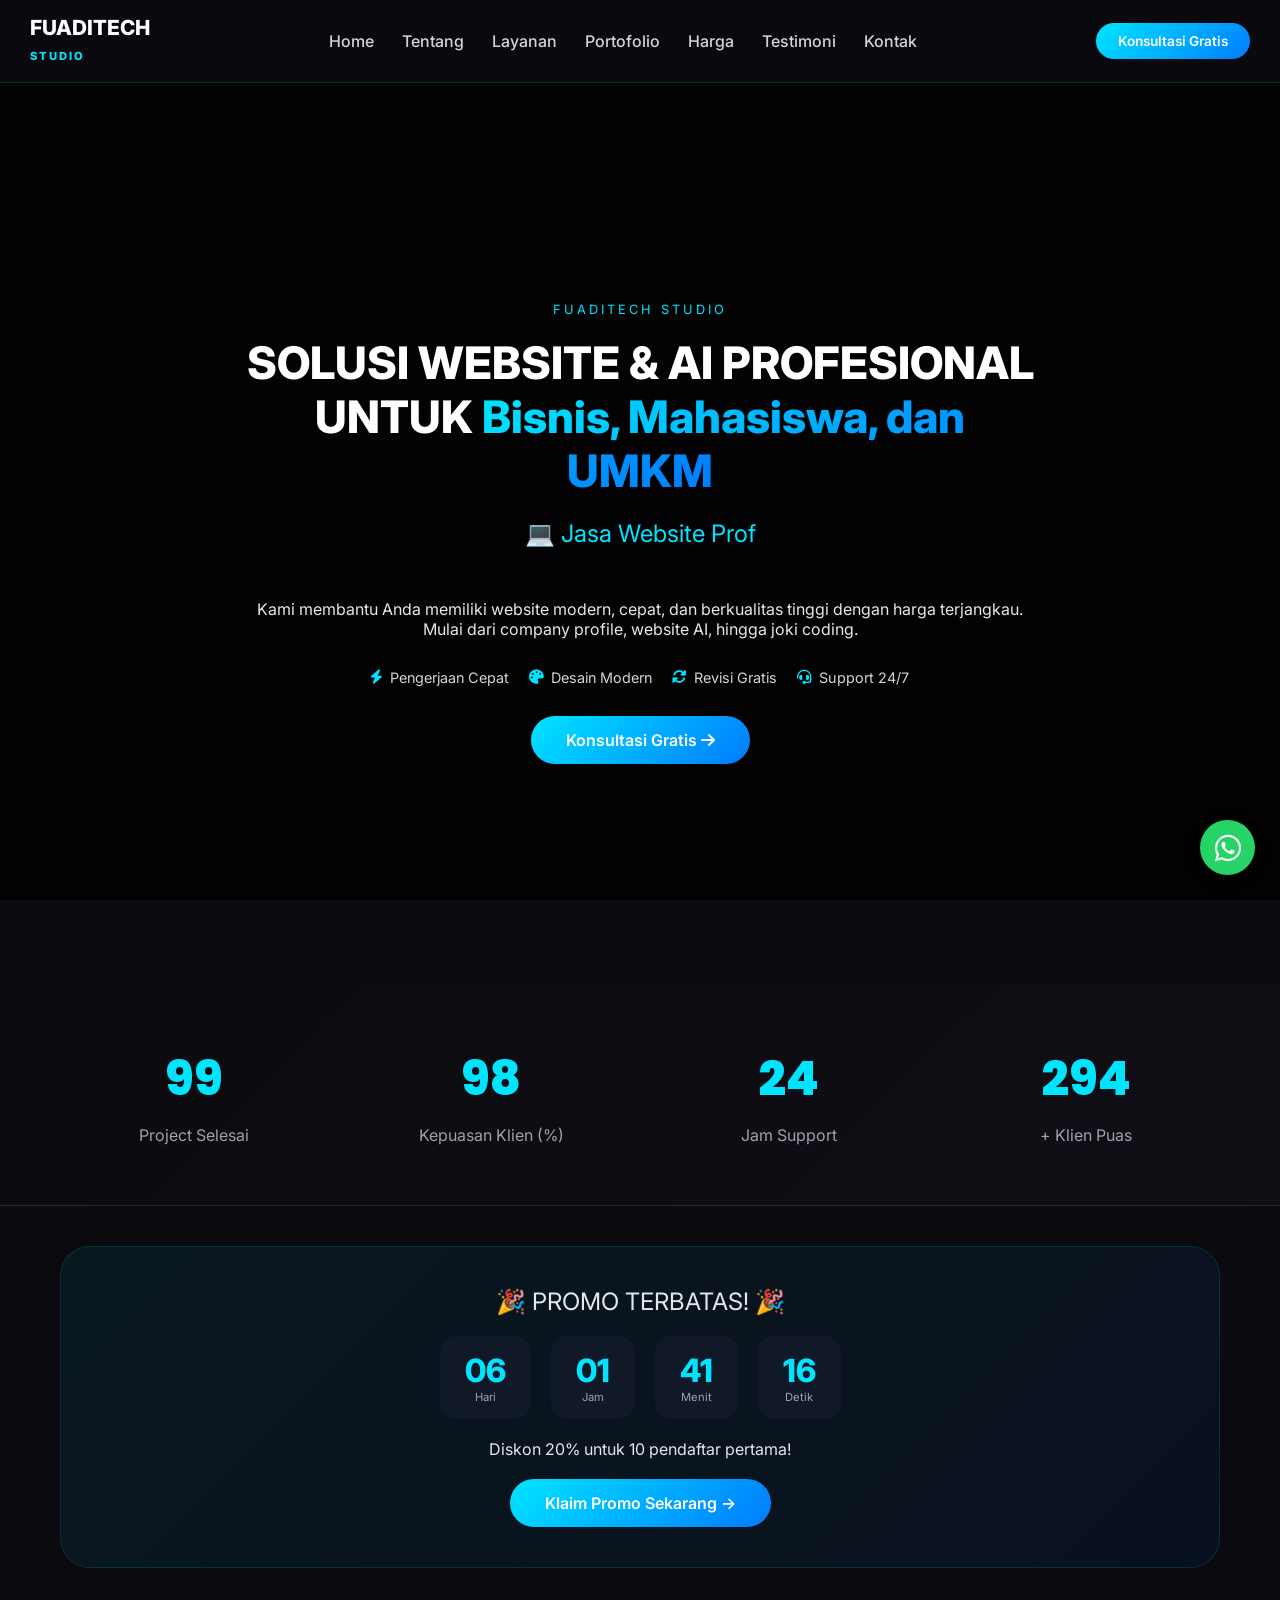
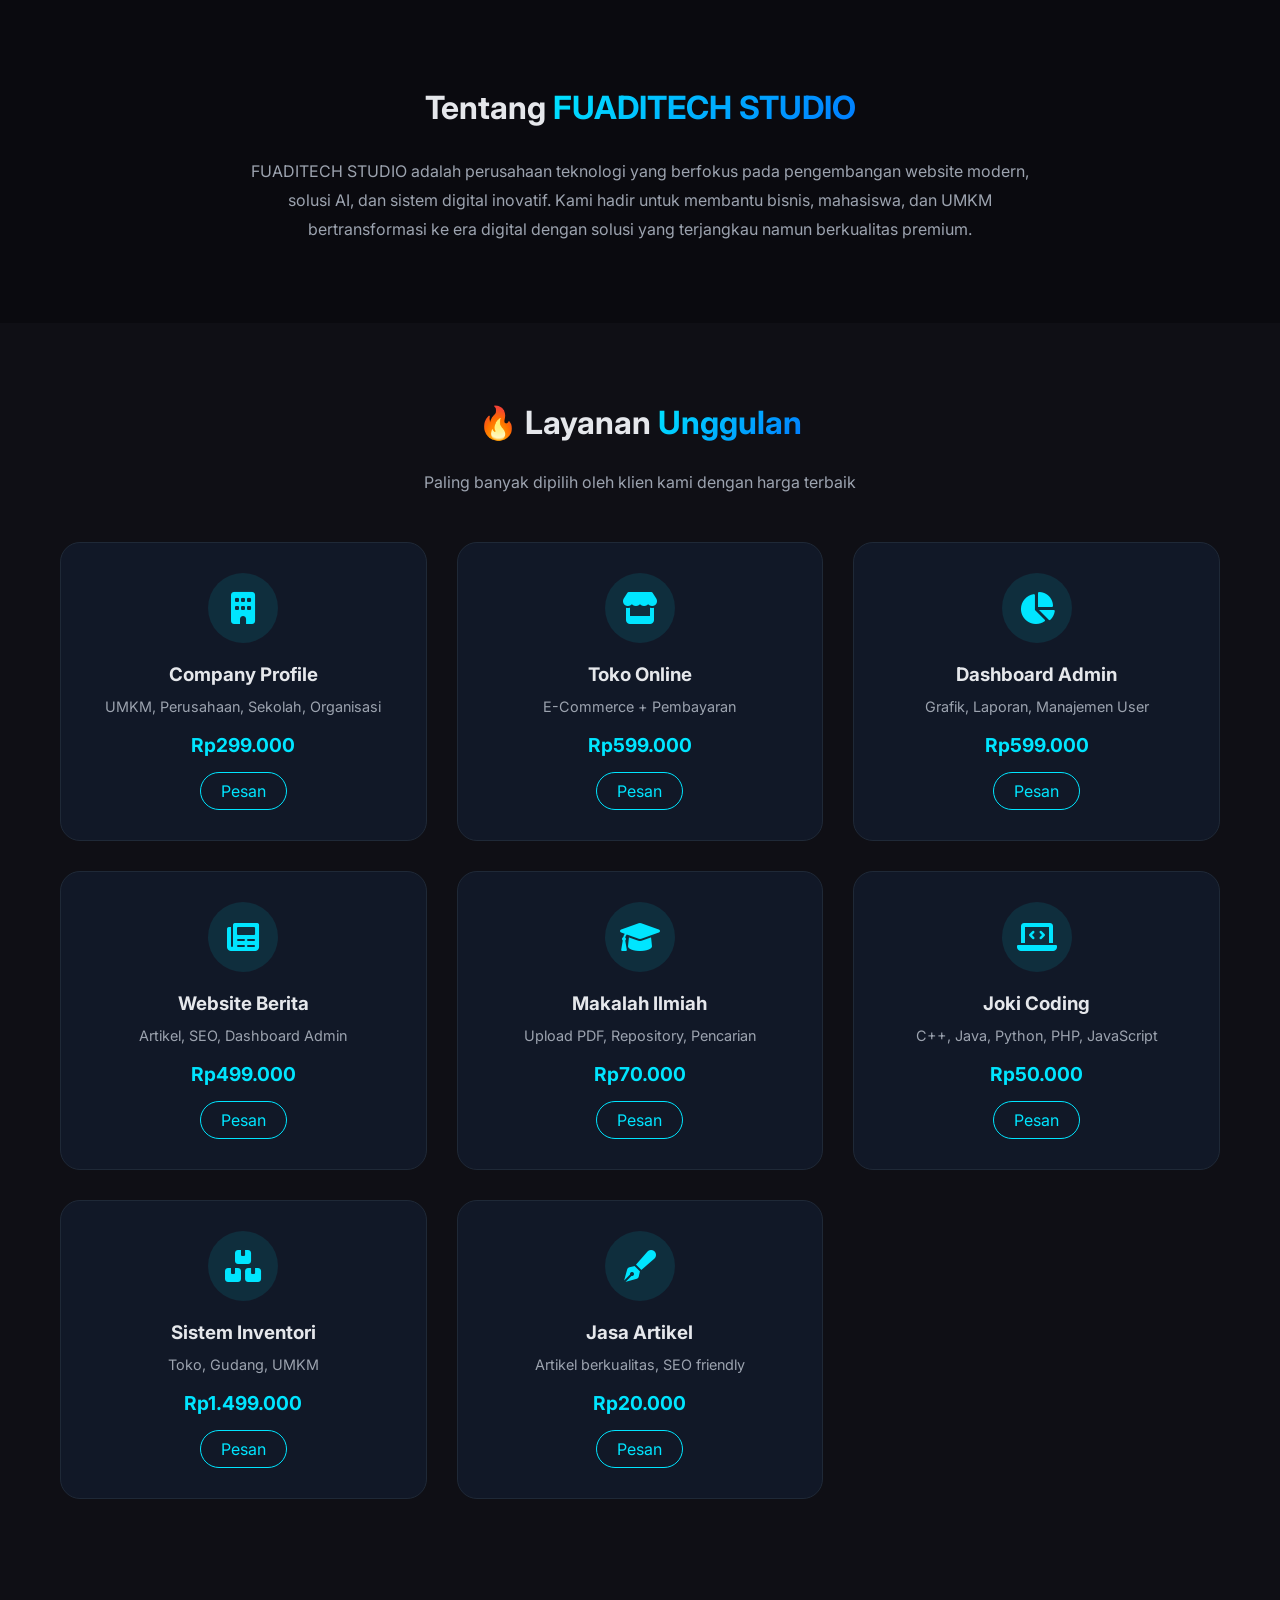
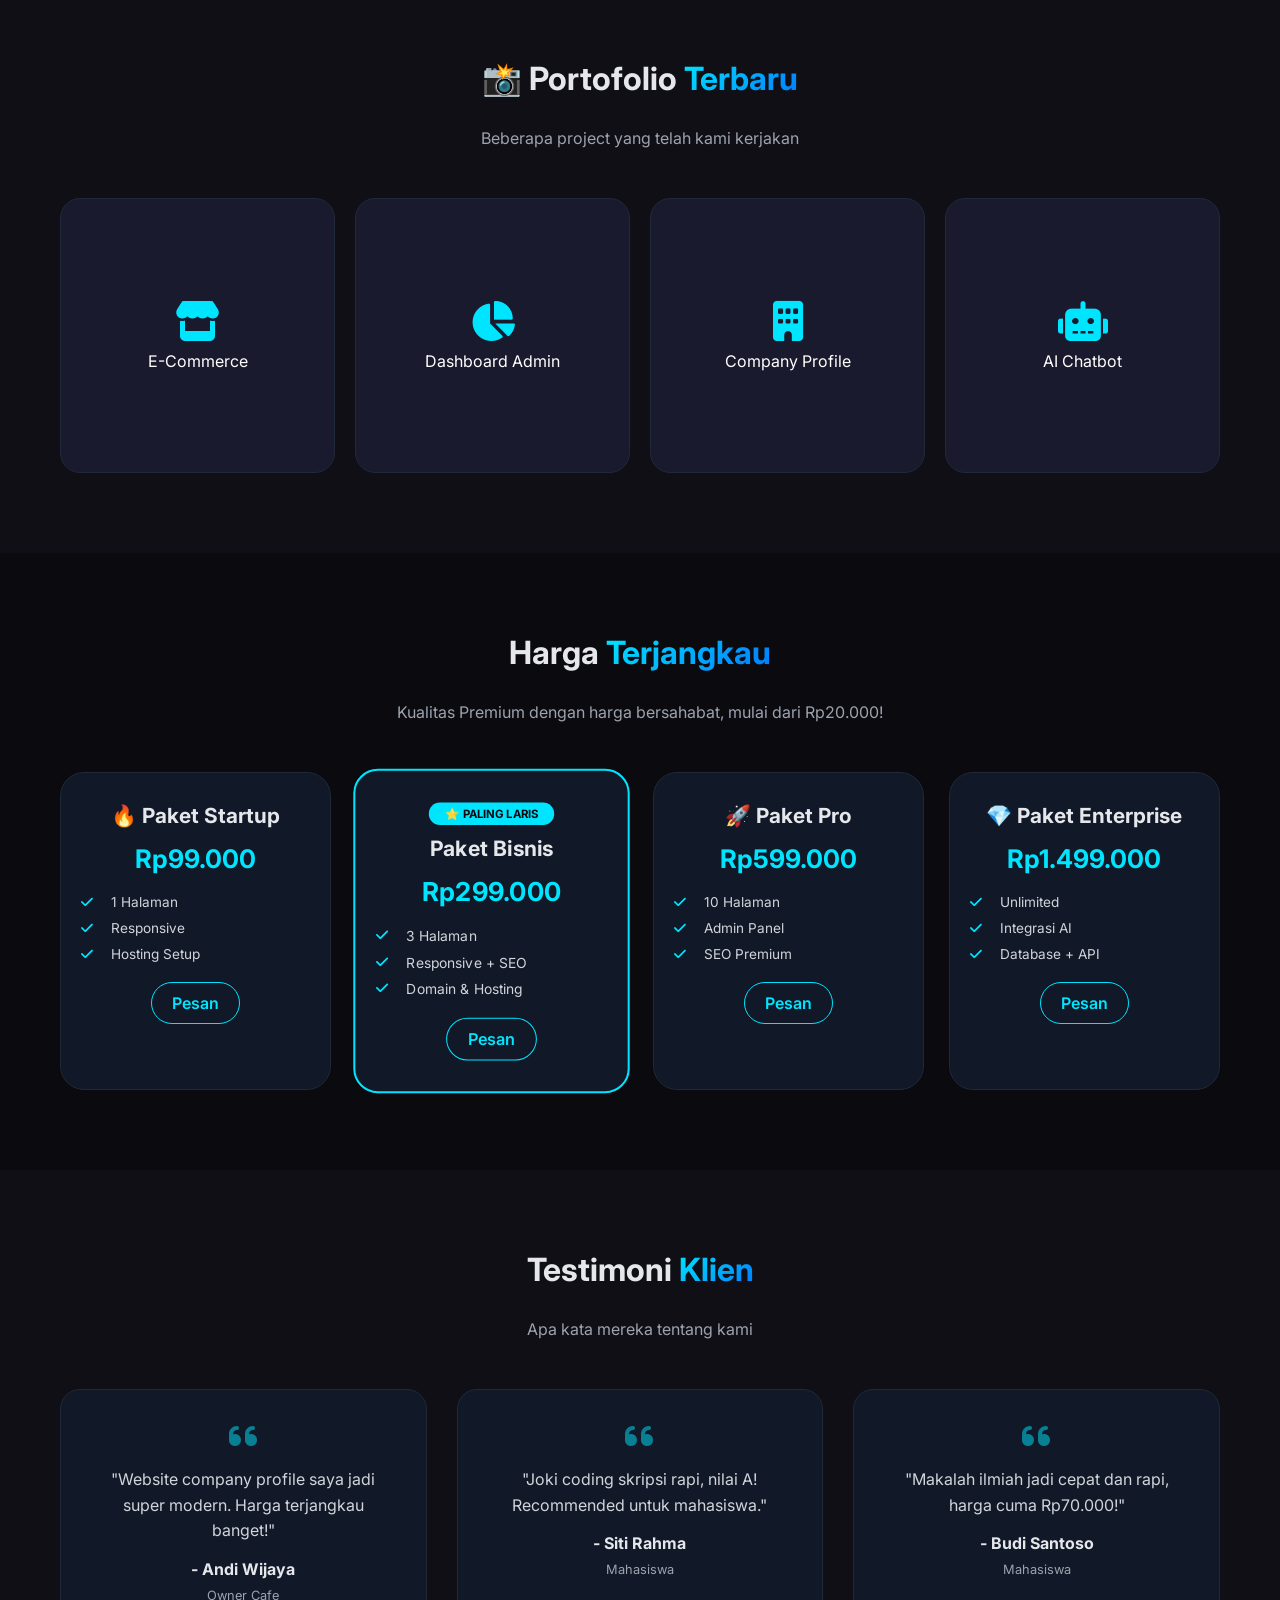
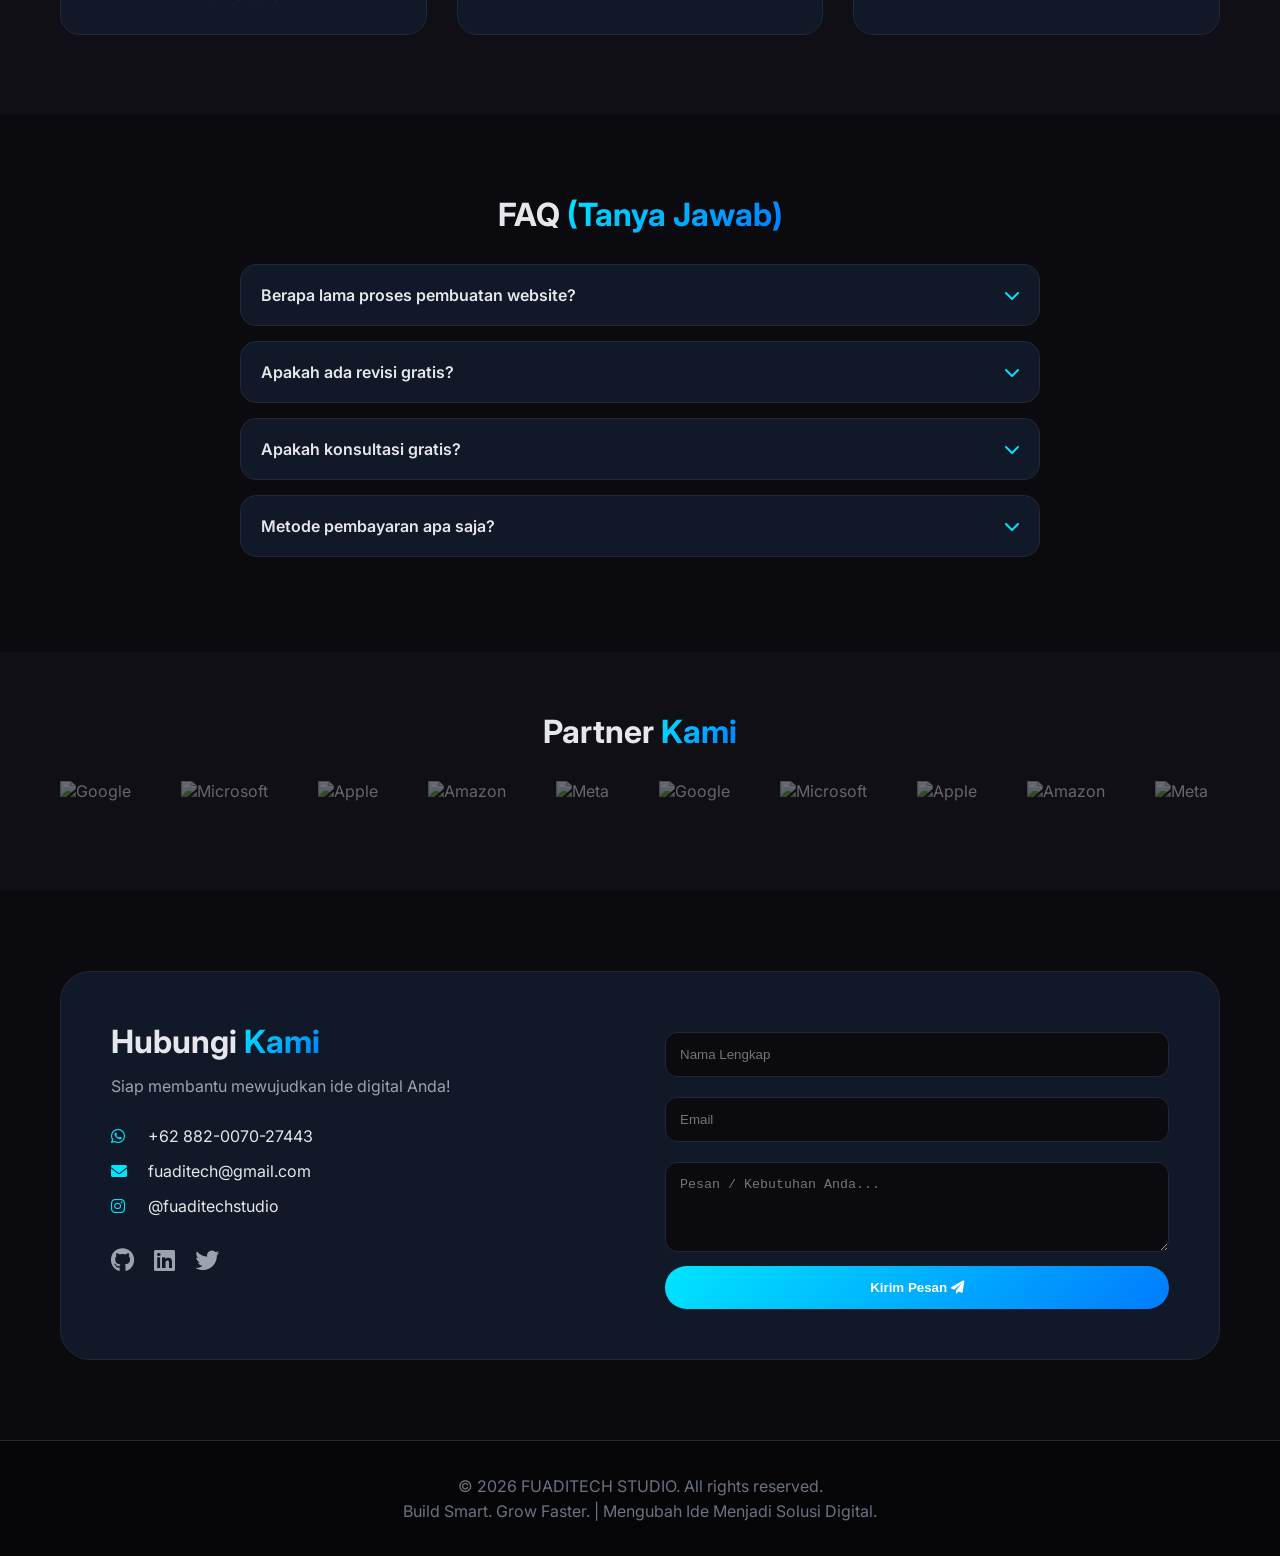
==== commit da6395ae: "Update index.html" ====
--- a/index.html
+++ b/index.html
@@ -8,10 +8,10 @@
     <!-- Google tag (gtag.js) - Google Analytics 4 -->
     <script async src="https://www.googletagmanager.com/gtag/js?id=G-NK1B8P5EC0"></script>
     <script>
-      window.dataLayer = window.dataLayer || [];
-      function gtag(){dataLayer.push(arguments);}
-      gtag('js', new Date());
-      gtag('config', 'G-NK1B8P5EC0');
+        window.dataLayer = window.dataLayer || [];
+        function gtag(){dataLayer.push(arguments);}
+        gtag('js', new Date());
+        gtag('config', 'G-NK1B8P5EC0');
     </script>
     
     <title>FUADITECH STUDIO | Jasa Website, AI, & Joki Coding Profesional Termurah 2026</title>
@@ -28,23 +28,102 @@
     <meta property="og:type" content="website">
     <meta property="og:url" content="https://muhammadfuadi418-sketch.github.io/fuaditechstudio/">
     <meta property="og:image" content="https://images.unsplash.com/photo-1587620962725-abab7fe55159?q=80&w=1200&auto=format">
+    <meta property="og:image:width" content="1200">
+    <meta property="og:image:height" content="630">
+    <meta property="og:locale" content="id_ID">
+    <meta property="og:site_name" content="FUADITECH STUDIO">
+    
+    <!-- Twitter Card -->
+    <meta name="twitter:card" content="summary_large_image">
+    <meta name="twitter:title" content="FUADITECH STUDIO | Jasa Website & AI Profesional">
+    <meta name="twitter:description" content="Jasa website termurah mulai Rp20.000! Konsultasi gratis 24 jam.">
     
     <!-- Canonical -->
     <link rel="canonical" href="https://muhammadfuadi418-sketch.github.io/fuaditechstudio/">
+    
+    <!-- Favicon -->
     <link rel="icon" type="image/svg+xml" href="data:image/svg+xml,%3Csvg xmlns='http://www.w3.org/2000/svg' viewBox='0 0 100 100'%3E%3Ctext y='.9em' font-size='90'%3E💻%3C/text%3E%3C/svg%3E">
-    
-    <!-- Fonts & CSS -->
+    <link rel="apple-touch-icon" href="data:image/svg+xml,%3Csvg xmlns='http://www.w3.org/2000/svg' viewBox='0 0 100 100'%3E%3Ctext y='.9em' font-size='90'%3E💻%3C/text%3E%3C/svg%3E">
+    
+    <!-- PWA Manifest -->
+    <link rel="manifest" href="manifest.json">
+    <meta name="theme-color" content="#0A0A0F">
+    <meta name="mobile-web-app-capable" content="yes">
+    <meta name="apple-mobile-web-app-capable" content="yes">
+    <meta name="apple-mobile-web-app-status-bar-style" content="black-translucent">
+    
+    <!-- Fonts -->
     <link rel="preconnect" href="https://fonts.googleapis.com">
     <link rel="preconnect" href="https://fonts.gstatic.com" crossorigin>
     <link rel="stylesheet" href="https://cdnjs.cloudflare.com/ajax/libs/font-awesome/6.0.0-beta3/css/all.min.css">
     <link href="https://fonts.googleapis.com/css2?family=Inter:wght@300;400;500;600;700;800&family=Poppins:wght@500;600;700;800&display=swap" rel="stylesheet">
     
+    <!-- Schema.org Structured Data -->
+    <script type="application/ld+json">
+    {
+        "@context": "https://schema.org",
+        "@type": "ProfessionalService",
+        "name": "FUADITECH STUDIO",
+        "image": "https://images.unsplash.com/photo-1587620962725-abab7fe55159?q=80&w=1200&auto=format",
+        "description": "Jasa pembuatan website profesional, AI chatbot, joki coding murah, dan sistem informasi.",
+        "address": { "@type": "PostalAddress", "addressCountry": "Indonesia" },
+        "url": "https://muhammadfuadi418-sketch.github.io/fuaditechstudio/",
+        "telephone": "+62882007027443",
+        "priceRange": "Rp20.000 - Rp3.000.000",
+        "openingHours": "Mo-Su 00:00-23:59",
+        "contactPoint": {
+            "@type": "ContactPoint",
+            "telephone": "+62882007027443",
+            "contactType": "customer service",
+            "availableLanguage": ["Indonesian"]
+        },
+        "sameAs": [
+            "https://wa.me/62882007027443",
+            "https://www.instagram.com/fuaditechstudio"
+        ]
+    }
+    </script>
+    
+    <!-- FAQ Schema -->
+    <script type="application/ld+json">
+    {
+        "@context": "https://schema.org",
+        "@type": "FAQPage",
+        "mainEntity": [
+            {
+                "@type": "Question",
+                "name": "Berapa harga jasa pembuatan website?",
+                "acceptedAnswer": { "@type": "Answer", "text": "Harga mulai dari Rp20.000 untuk jasa artikel, Rp50.000 untuk joki coding, Rp70.000 untuk website makalah ilmiah, dan Rp299.000 untuk website company profile." }
+            },
+            {
+                "@type": "Question",
+                "name": "Apakah konsultasi gratis?",
+                "acceptedAnswer": { "@type": "Answer", "text": "Ya, konsultasi gratis 24 jam melalui WhatsApp di nomor 0882-0070-27443." }
+            },
+            {
+                "@type": "Question",
+                "name": "Berapa lama proses pembuatan website?",
+                "acceptedAnswer": { "@type": "Answer", "text": "Pengerjaan cepat mulai dari 1-7 hari tergantung kompleksitas website." }
+            },
+            {
+                "@type": "Question",
+                "name": "Apakah ada revisi gratis?",
+                "acceptedAnswer": { "@type": "Answer", "text": "Ya, kami menyediakan revisi gratis sampai Anda puas dengan hasilnya." }
+            }
+        ]
+    }
+    </script>
+    
     <style>
+        /* ===== RESET & BASE ===== */
         * { margin: 0; padding: 0; box-sizing: border-box; }
         body { font-family: 'Inter', sans-serif; background: #0A0A0F; color: #E5E7EB; scroll-behavior: smooth; }
         .container { max-width: 1200px; margin: 0 auto; padding: 0 20px; }
-        
-        /* NAVBAR */
+        .section-title { text-align: center; font-size: 2rem; margin-bottom: 30px; }
+        .section-sub { text-align: center; color: #9CA3AF; margin-bottom: 50px; }
+        .gradient-text { background: linear-gradient(135deg, #00E5FF, #007BFF); background-clip: text; -webkit-background-clip: text; color: transparent; }
+        
+        /* ===== NAVBAR ===== */
         .navbar { background: rgba(10,10,15,0.95); backdrop-filter: blur(12px); position: sticky; top: 0; z-index: 1000; border-bottom: 1px solid rgba(0,229,255,0.15); padding: 16px 30px; }
         .nav-container { display: flex; justify-content: space-between; align-items: center; max-width: 1400px; margin: 0 auto; }
         .logo { font-size: 1.3rem; font-weight: 800; line-height: 1.2; color: white; }
@@ -56,26 +135,26 @@
         .btn-konsultasi:hover { transform: translateY(-2px); box-shadow: 0 5px 20px rgba(0,229,255,0.4); }
         .hamburger { display: none; font-size: 28px; cursor: pointer; color: white; }
         
-        /* HERO */
+        /* ===== HERO ===== */
         .hero { position: relative; min-height: 100vh; display: flex; align-items: center; background: linear-gradient(rgba(0,0,0,0.7), rgba(0,0,0,0.8)), url('https://images.unsplash.com/photo-1587620962725-abab7fe55159?q=80&w=1931&auto=format') center/cover no-repeat; background-attachment: fixed; }
         .hero-content { text-align: center; max-width: 800px; margin: 0 auto; }
         .hero-title-small { font-size: 0.8rem; letter-spacing: 3px; color: #00E5FF; margin-bottom: 10px; }
         h1 { font-size: 2.8rem; font-weight: 800; line-height: 1.2; margin: 20px 0; color: white; }
-        .gradient-text { background: linear-gradient(135deg, #00E5FF, #007BFF); background-clip: text; -webkit-background-clip: text; color: transparent; }
         .typing-text { font-size: 1.5rem; color: #00E5FF; margin-bottom: 20px; min-height: 60px; }
         .btn-primary { background: linear-gradient(135deg, #00E5FF, #007BFF); padding: 14px 35px; border-radius: 40px; text-decoration: none; color: white; font-weight: 600; transition: 0.3s; display: inline-block; animation: pulse 2s infinite; }
         .btn-primary:hover { transform: translateY(-2px); box-shadow: 0 5px 25px rgba(0,229,255,0.4); animation: none; }
-        
         @keyframes pulse { 0% { transform: scale(1); } 50% { transform: scale(1.02); } 100% { transform: scale(1); } }
-        
-        /* COUNTER SECTION */
+        .hero-features { display: flex; justify-content: center; flex-wrap: wrap; gap: 20px; margin: 30px 0; }
+        .hero-features span { display: flex; align-items: center; gap: 8px; color: #D1D5DB; font-size: 0.9rem; }
+        .hero-features i { color: #00E5FF; }
+        
+        /* ===== COUNTER ===== */
         .counter-section { background: linear-gradient(135deg, #0A0A0F, #0F0F15); padding: 60px 0; border-bottom: 1px solid #1F2937; }
         .counter-grid { display: grid; grid-template-columns: repeat(4, 1fr); gap: 30px; text-align: center; }
-        .counter-item { padding: 20px; }
         .counter-number { font-size: 3rem; font-weight: 800; color: #00E5FF; font-family: 'Poppins', sans-serif; }
         .counter-label { color: #9CA3AF; margin-top: 10px; }
         
-        /* COUNTDOWN PROMO */
+        /* ===== PROMO ===== */
         .promo-section { background: linear-gradient(135deg, #00E5FF10, #007BFF10); padding: 40px 0; border-radius: 30px; margin: 40px auto; text-align: center; border: 1px solid #00E5FF20; }
         .promo-title { font-size: 1.5rem; margin-bottom: 20px; }
         .countdown { display: flex; justify-content: center; gap: 20px; flex-wrap: wrap; }
@@ -83,16 +162,53 @@
         .countdown-number { font-size: 2rem; font-weight: 800; color: #00E5FF; }
         .countdown-label { font-size: 0.7rem; color: #9CA3AF; }
         
-        /* PORTFOLIO GALLERY */
-        .portfolio-section { padding: 80px 0; background: #0F0F15; }
-        .portfolio-grid { display: grid; grid-template-columns: repeat(4, 1fr); gap: 20px; }
-        .portfolio-item { position: relative; border-radius: 20px; overflow: hidden; cursor: pointer; aspect-ratio: 1/1; }
-        .portfolio-item img { width: 100%; height: 100%; object-fit: cover; transition: 0.3s; }
-        .portfolio-overlay { position: absolute; inset: 0; background: rgba(0,229,255,0.9); display: flex; align-items: center; justify-content: center; opacity: 0; transition: 0.3s; color: #0A0A0F; font-weight: bold; text-align: center; padding: 20px; }
-        .portfolio-item:hover .portfolio-overlay { opacity: 1; }
-        .portfolio-item:hover img { transform: scale(1.1); }
-        
-        /* FAQ ACCORDION */
+        /* ===== LAYANAN ===== */
+        .layanan { padding: 80px 0; background: #0F0F15; text-align: center; }
+        .layanan-grid { display: grid; grid-template-columns: repeat(auto-fit, minmax(280px, 1fr)); gap: 30px; margin-top: 30px; }
+        .layanan-card { background: #111827; border-radius: 20px; padding: 30px; border: 1px solid #1F2937; transition: 0.3s; }
+        .layanan-card:hover { border-color: #00E5FF; transform: translateY(-5px); }
+        .layanan-card .icon { width: 70px; height: 70px; background: rgba(0,229,255,0.1); border-radius: 50%; display: flex; align-items: center; justify-content: center; margin: 0 auto 20px; }
+        .layanan-card .icon i { font-size: 32px; color: #00E5FF; }
+        .layanan-card h3 { margin-bottom: 12px; }
+        .layanan-card p { color: #9CA3AF; font-size: 0.9rem; margin-bottom: 18px; }
+        .price { color: #00E5FF; font-weight: 700; font-size: 1.2rem; margin: 15px 0; }
+        .btn-small { display: inline-block; padding: 8px 20px; border: 1px solid #00E5FF; border-radius: 30px; color: #00E5FF; text-decoration: none; transition: 0.3s; }
+        .btn-small:hover { background: #00E5FF; color: #0A0A0F; }
+        
+        /* ===== PORTOFOLIO ===== */
+        .portfolio-section { padding: 80px 0; background: #0F0F15; text-align: center; }
+        .portfolio-grid { display: grid; grid-template-columns: repeat(4, 1fr); gap: 20px; margin-top: 30px; }
+        .portfolio-item { position: relative; border-radius: 20px; overflow: hidden; cursor: pointer; aspect-ratio: 1/1; background: #1A1A2E; display: flex; align-items: center; justify-content: center; border: 1px solid #1F2937; transition: 0.3s; }
+        .portfolio-item:hover { border-color: #00E5FF; }
+        .portfolio-overlay { text-align: center; }
+        .portfolio-overlay i { font-size: 40px; color: #00E5FF; display: block; margin-bottom: 10px; }
+        .portfolio-overlay span { color: white; }
+        
+        /* ===== HARGA ===== */
+        .harga { padding: 80px 0; background: #0A0A0F; text-align: center; }
+        .harga-grid { display: grid; grid-template-columns: repeat(4, 1fr); gap: 25px; margin-top: 30px; }
+        .harga-card { background: #111827; border-radius: 24px; padding: 30px 20px; border: 1px solid #1F2937; transition: 0.3s; position: relative; }
+        .harga-card:hover { transform: translateY(-5px); border-color: #00E5FF; }
+        .harga-card.popular { border: 2px solid #00E5FF; transform: scale(1.02); }
+        .popular-badge { background: #00E5FF; color: #0A0A0F; display: inline-block; padding: 4px 16px; border-radius: 30px; font-size: 0.7rem; font-weight: 700; margin-bottom: 10px; }
+        .harga-card h3 { font-size: 1.3rem; margin-bottom: 15px; }
+        .harga-card .price { font-size: 1.6rem; margin: 15px 0; }
+        .harga-card ul { list-style: none; text-align: left; margin: 20px 0; }
+        .harga-card li { margin: 10px 0; display: flex; align-items: center; gap: 10px; color: #D1D5DB; font-size: 0.85rem; }
+        .harga-card li i { color: #00E5FF; width: 20px; }
+        .btn-card { display: inline-block; padding: 10px 20px; border-radius: 30px; text-decoration: none; font-weight: 600; border: 1px solid #00E5FF; color: #00E5FF; transition: 0.3s; }
+        .btn-card:hover { background: #00E5FF; color: #0A0A0F; }
+        
+        /* ===== TESTIMONI ===== */
+        .testimoni { padding: 80px 0; background: #0F0F15; text-align: center; }
+        .testimoni-grid { display: grid; grid-template-columns: repeat(3, 1fr); gap: 30px; margin-top: 30px; }
+        .testimoni-card { background: #111827; border-radius: 20px; padding: 30px; border: 1px solid #1F2937; }
+        .testimoni-card i { color: #00E5FF; font-size: 2rem; margin-bottom: 15px; opacity: 0.5; }
+        .testimoni-card p { color: #D1D5DB; line-height: 1.6; margin-bottom: 15px; }
+        .testimoni-card h4 { margin-bottom: 5px; }
+        .testimoni-card span { color: #9CA3AF; font-size: 0.8rem; }
+        
+        /* ===== FAQ ===== */
         .faq-section { padding: 80px 0; background: #0A0A0F; }
         .faq-grid { max-width: 800px; margin: 0 auto; }
         .faq-item { background: #111827; border-radius: 16px; margin-bottom: 15px; border: 1px solid #1F2937; }
@@ -102,56 +218,64 @@
         .faq-item.active .faq-answer { padding: 0 20px 20px 20px; max-height: 200px; }
         .faq-item.active .faq-question i { transform: rotate(180deg); }
         
-        /* CLIENT LOGO SLIDER */
-        .clients-section { padding: 60px 0; background: #0F0F15; overflow: hidden; }
+        /* ===== CLIENT LOGO ===== */
+        .clients-section { padding: 60px 0; background: #0F0F15; overflow: hidden; text-align: center; }
         .logo-slider { display: flex; gap: 50px; animation: slide 20s linear infinite; width: fit-content; }
-        .logo-slider img { height: 50px; opacity: 0.6; transition: 0.3s; filter: grayscale(1); }
-        .logo-slider img:hover { opacity: 1; filter: grayscale(0); }
+        .logo-slider img { height: 50px; opacity: 0.4; transition: 0.3s; }
+        .logo-slider img:hover { opacity: 1; }
         @keyframes slide { 0% { transform: translateX(0); } 100% { transform: translateX(-50%); } }
         
-        /* FLOATING CALLBACK */
-        .callback-float { position: fixed; bottom: 100px; left: 25px; background: #00E5FF; width: 50px; height: 50px; border-radius: 50%; display: flex; align-items: center; justify-content: center; color: #0A0A0F; font-size: 24px; cursor: pointer; z-index: 99; transition: 0.3s; box-shadow: 0 4px 15px rgba(0,0,0,0.3); }
-        .callback-float:hover { transform: scale(1.1); }
-        .callback-form-popup { position: fixed; bottom: 170px; left: 25px; background: #111827; border: 1px solid #00E5FF; border-radius: 20px; padding: 20px; width: 280px; z-index: 98; display: none; backdrop-filter: blur(10px); }
-        .callback-form-popup input, .callback-form-popup textarea { width: 100%; padding: 10px; margin: 8px 0; background: #0A0A0F; border: 1px solid #1F2937; border-radius: 12px; color: white; }
-        .callback-form-popup button { background: #00E5FF; color: #0A0A0F; border: none; padding: 10px; border-radius: 30px; width: 100%; font-weight: bold; cursor: pointer; }
-        .close-callback { position: absolute; top: 10px; right: 15px; cursor: pointer; color: #9CA3AF; }
-        
-        /* TESTIMONI SLIDER */
-        .testimoni-slider { overflow: hidden; position: relative; }
-        .testimoni-track { display: flex; transition: transform 0.5s ease; }
-        .testimoni-card { min-width: 100%; padding: 30px; box-sizing: border-box; }
-        .slider-dots { display: flex; justify-content: center; gap: 10px; margin-top: 20px; }
-        .dot { width: 10px; height: 10px; background: #1F2937; border-radius: 50%; cursor: pointer; transition: 0.3s; }
-        .dot.active { background: #00E5FF; width: 25px; border-radius: 10px; }
-        
-        /* LAINNYA */
-        .layanan-grid, .harga-grid { display: grid; grid-template-columns: repeat(auto-fit, minmax(280px, 1fr)); gap: 30px; margin-top: 30px; }
-        .layanan-card, .harga-card { background: #111827; border-radius: 20px; padding: 30px; border: 1px solid #1F2937; transition: 0.3s; }
-        .layanan-card:hover, .harga-card:hover { border-color: #00E5FF; transform: translateY(-5px); }
-        .layanan-card .icon { width: 70px; height: 70px; background: rgba(0,229,255,0.1); border-radius: 50%; display: flex; align-items: center; justify-content: center; margin: 0 auto 20px; }
-        .layanan-card .icon i { font-size: 32px; color: #00E5FF; }
-        .price { color: #00E5FF; font-weight: 700; font-size: 1.2rem; margin: 15px 0; }
-        .btn-small, .btn-card { display: inline-block; padding: 8px 20px; border: 1px solid #00E5FF; border-radius: 30px; color: #00E5FF; text-decoration: none; transition: 0.3s; }
-        .btn-small:hover, .btn-card:hover { background: #00E5FF; color: #0A0A0F; }
-        .harga-card.popular { border: 2px solid #00E5FF; transform: scale(1.02); }
-        .popular-badge { background: #00E5FF; color: #0A0A0F; display: inline-block; padding: 4px 16px; border-radius: 30px; font-size: 0.7rem; font-weight: 700; margin-bottom: 10px; }
+        /* ===== KONTAK ===== */
+        .kontak { padding: 80px 0; background: #0A0A0F; }
         .kontak-wrapper { display: grid; grid-template-columns: 1fr 1fr; gap: 50px; background: #111827; border-radius: 30px; padding: 50px; border: 1px solid #1F2937; }
+        .kontak-info { text-align: left; }
+        .kontak-info h2 { font-size: 2rem; margin-bottom: 15px; }
+        .kontak-info p { color: #9CA3AF; margin-bottom: 30px; }
         .info-item { margin: 15px 0; display: flex; align-items: center; gap: 12px; }
         .info-item i { color: #00E5FF; width: 25px; }
+        .social { margin-top: 30px; display: flex; gap: 20px; }
+        .social a { color: #9CA3AF; font-size: 1.5rem; transition: 0.3s; }
+        .social a:hover { color: #00E5FF; }
         .kontak-form input, .kontak-form textarea { width: 100%; padding: 14px; margin: 10px 0; background: #0A0A0F; border: 1px solid #1F2937; border-radius: 12px; color: white; }
-        .btn-submit { width: 100%; background: linear-gradient(135deg, #00E5FF, #007BFF); padding: 14px; border: none; border-radius: 40px; color: white; font-weight: 600; cursor: pointer; }
+        .kontak-form input:focus, .kontak-form textarea:focus { outline: none; border-color: #00E5FF; }
+        .btn-submit { width: 100%; background: linear-gradient(135deg, #00E5FF, #007BFF); padding: 14px; border: none; border-radius: 40px; color: white; font-weight: 600; cursor: pointer; transition: 0.3s; }
+        .btn-submit:hover { transform: translateY(-2px); box-shadow: 0 5px 20px rgba(0,229,255,0.4); }
+        
+        /* ===== FOOTER ===== */
         footer { background: #050508; text-align: center; padding: 30px; border-top: 1px solid #1F2937; }
-        .wa-float { position: fixed; bottom: 25px; right: 25px; background: #25D366; width: 55px; height: 55px; border-radius: 50%; display: flex; align-items: center; justify-content: center; color: white; font-size: 30px; text-decoration: none; z-index: 99; box-shadow: 0 4px 15px rgba(0,0,0,0.3); }
+        footer p { color: #6B7280; margin: 5px 0; }
+        
+        /* ===== FLOATING ===== */
+        .wa-float { position: fixed; bottom: 25px; right: 25px; background: #25D366; width: 55px; height: 55px; border-radius: 50%; display: flex; align-items: center; justify-content: center; color: white; font-size: 30px; text-decoration: none; z-index: 99; box-shadow: 0 4px 15px rgba(0,0,0,0.3); transition: 0.3s; }
+        .wa-float:hover { transform: scale(1.1); }
         .back-to-top { position: fixed; bottom: 100px; right: 25px; background: #00E5FF; width: 45px; height: 45px; border-radius: 50%; display: flex; align-items: center; justify-content: center; color: #0A0A0F; text-decoration: none; opacity: 0; visibility: hidden; transition: 0.3s; z-index: 99; }
         .back-to-top.show { opacity: 1; visibility: visible; }
         
-        @media (max-width: 1024px) { .counter-grid { grid-template-columns: repeat(2, 1fr); } .portfolio-grid { grid-template-columns: repeat(2, 1fr); } }
-        @media (max-width: 768px) { .nav-links { display: none; flex-direction: column; background: #0F0F15; position: absolute; top: 70px; left: 0; width: 100%; padding: 20px; } .nav-links.active { display: flex; } .hamburger { display: block; } .btn-konsultasi { display: none; } h1 { font-size: 1.8rem; } .counter-grid { grid-template-columns: 1fr; } .portfolio-grid { grid-template-columns: 1fr; } .kontak-wrapper { grid-template-columns: 1fr; } }
+        /* ===== RESPONSIVE ===== */
+        @media (max-width: 1024px) { 
+            .counter-grid { grid-template-columns: repeat(2, 1fr); } 
+            .portfolio-grid { grid-template-columns: repeat(2, 1fr); }
+            .harga-grid { grid-template-columns: repeat(2, 1fr); }
+            .testimoni-grid { grid-template-columns: repeat(2, 1fr); }
+        }
+        @media (max-width: 768px) { 
+            .nav-links { display: none; flex-direction: column; background: #0F0F15; position: absolute; top: 70px; left: 0; width: 100%; padding: 20px; } 
+            .nav-links.active { display: flex; } 
+            .hamburger { display: block; } 
+            .btn-konsultasi { display: none; } 
+            h1 { font-size: 1.8rem; } 
+            .counter-grid { grid-template-columns: 1fr; } 
+            .portfolio-grid { grid-template-columns: 1fr; }
+            .harga-grid { grid-template-columns: 1fr; }
+            .testimoni-grid { grid-template-columns: 1fr; }
+            .kontak-wrapper { grid-template-columns: 1fr; }
+            .harga-card.popular { transform: scale(1); }
+        }
     </style>
 </head>
 <body>
 
+    <!-- ===== NAVBAR ===== -->
     <nav class="navbar">
         <div class="nav-container">
             <div class="logo">FUADITECH<br><span class="logo-studio">STUDIO</span></div>
@@ -159,8 +283,9 @@
                 <li><a href="#home">Home</a></li>
                 <li><a href="#tentang">Tentang</a></li>
                 <li><a href="#layanan">Layanan</a></li>
+                <li><a href="#portofolio">Portofolio</a></li>
                 <li><a href="#harga">Harga</a></li>
-                <li><a href="#portofolio">Portofolio</a></li>
+                <li><a href="#testimoni">Testimoni</a></li>
                 <li><a href="#kontak">Kontak</a></li>
             </ul>
             <a href="https://wa.me/62882007027443" class="btn-konsultasi" target="_blank">Konsultasi Gratis</a>
@@ -168,17 +293,24 @@
         </div>
     </nav>
 
-    <!-- HERO -->
+    <!-- ===== HERO ===== -->
     <section id="home" class="hero">
         <div class="hero-content">
             <div class="hero-title-small">FUADITECH STUDIO</div>
             <h1>SOLUSI WEBSITE & AI PROFESIONAL UNTUK <span class="gradient-text">Bisnis, Mahasiswa, dan UMKM</span></h1>
             <div class="typing-text" id="typingText"></div>
+            <p>Kami membantu Anda memiliki website modern, cepat, dan berkualitas tinggi dengan harga terjangkau. Mulai dari company profile, website AI, hingga joki coding.</p>
+            <div class="hero-features">
+                <span><i class="fas fa-bolt"></i> Pengerjaan Cepat</span>
+                <span><i class="fas fa-palette"></i> Desain Modern</span>
+                <span><i class="fas fa-sync-alt"></i> Revisi Gratis</span>
+                <span><i class="fas fa-headset"></i> Support 24/7</span>
+            </div>
             <a href="https://wa.me/62882007027443" class="btn-primary" target="_blank">Konsultasi Gratis <i class="fas fa-arrow-right"></i></a>
         </div>
     </section>
 
-    <!-- COUNTER STATISTIK -->
+    <!-- ===== COUNTER ===== -->
     <section class="counter-section">
         <div class="container">
             <div class="counter-grid">
@@ -190,7 +322,7 @@
         </div>
     </section>
 
-    <!-- PROMO COUNTDOWN -->
+    <!-- ===== PROMO ===== -->
     <div class="container">
         <div class="promo-section">
             <div class="promo-title">🎉 PROMO TERBATAS! 🎉</div>
@@ -205,72 +337,74 @@
         </div>
     </div>
 
-    <!-- TENTANG SECTION -->
-    <section id="tentang" class="tentang" style="padding: 80px 0; background: #0A0A0F; text-align: center;">
+    <!-- ===== TENTANG ===== -->
+    <section id="tentang" style="padding: 80px 0; background: #0A0A0F; text-align: center;">
         <div class="container">
             <h2 class="section-title">Tentang <span class="gradient-text">FUADITECH STUDIO</span></h2>
             <p style="max-width: 800px; margin: 0 auto; color: #9CA3AF; line-height: 1.8;">FUADITECH STUDIO adalah perusahaan teknologi yang berfokus pada pengembangan website modern, solusi AI, dan sistem digital inovatif. Kami hadir untuk membantu bisnis, mahasiswa, dan UMKM bertransformasi ke era digital dengan solusi yang terjangkau namun berkualitas premium.</p>
         </div>
     </section>
 
-    <section id="layanan" class="layanan" style="padding: 80px 0; background: #0F0F15; text-align: center;">
+    <!-- ===== LAYANAN ===== -->
+    <section id="layanan" class="layanan">
         <div class="container">
             <h2 class="section-title">🔥 Layanan <span class="gradient-text">Unggulan</span></h2>
+            <p class="section-sub">Paling banyak dipilih oleh klien kami dengan harga terbaik</p>
             <div class="layanan-grid">
-                <div class="layanan-card"><div class="icon"><i class="fas fa-building"></i></div><h3>Company Profile</h3><div class="price">Rp299.000</div><a href="https://wa.me/62882007027443" class="btn-small" target="_blank">Pesan</a></div>
-                <div class="layanan-card"><div class="icon"><i class="fas fa-store"></i></div><h3>Toko Online</h3><div class="price">Rp599.000</div><a href="https://wa.me/62882007027443" class="btn-small" target="_blank">Pesan</a></div>
-                <div class="layanan-card"><div class="icon"><i class="fas fa-chart-pie"></i></div><h3>Dashboard Admin</h3><div class="price">Rp599.000</div><a href="https://wa.me/62882007027443" class="btn-small" target="_blank">Pesan</a></div>
-                <div class="layanan-card"><div class="icon"><i class="fas fa-newspaper"></i></div><h3>Website Berita</h3><div class="price">Rp499.000</div><a href="https://wa.me/62882007027443" class="btn-small" target="_blank">Pesan</a></div>
-                <div class="layanan-card"><div class="icon"><i class="fas fa-graduation-cap"></i></div><h3>Makalah Ilmiah</h3><div class="price">Rp70.000</div><a href="https://wa.me/62882007027443" class="btn-small" target="_blank">Pesan</a></div>
-                <div class="layanan-card"><div class="icon"><i class="fas fa-laptop-code"></i></div><h3>Joki Coding</h3><div class="price">Rp50.000</div><a href="https://wa.me/62882007027443" class="btn-small" target="_blank">Pesan</a></div>
-                <div class="layanan-card"><div class="icon"><i class="fas fa-boxes"></i></div><h3>Sistem Inventori</h3><div class="price">Rp1.499.000</div><a href="https://wa.me/62882007027443" class="btn-small" target="_blank">Pesan</a></div>
-                <div class="layanan-card"><div class="icon"><i class="fas fa-pen-fancy"></i></div><h3>Jasa Artikel</h3><div class="price">Rp20.000</div><a href="https://wa.me/62882007027443" class="btn-small" target="_blank">Pesan</a></div>
-            </div>
-        </div>
-    </section>
-
-    <!-- PORTOFOLIO GALLERY -->
+                <div class="layanan-card"><div class="icon"><i class="fas fa-building"></i></div><h3>Company Profile</h3><p>UMKM, Perusahaan, Sekolah, Organisasi</p><div class="price">Rp299.000</div><a href="https://wa.me/62882007027443" class="btn-small" target="_blank">Pesan</a></div>
+                <div class="layanan-card"><div class="icon"><i class="fas fa-store"></i></div><h3>Toko Online</h3><p>E-Commerce + Pembayaran</p><div class="price">Rp599.000</div><a href="https://wa.me/62882007027443" class="btn-small" target="_blank">Pesan</a></div>
+                <div class="layanan-card"><div class="icon"><i class="fas fa-chart-pie"></i></div><h3>Dashboard Admin</h3><p>Grafik, Laporan, Manajemen User</p><div class="price">Rp599.000</div><a href="https://wa.me/62882007027443" class="btn-small" target="_blank">Pesan</a></div>
+                <div class="layanan-card"><div class="icon"><i class="fas fa-newspaper"></i></div><h3>Website Berita</h3><p>Artikel, SEO, Dashboard Admin</p><div class="price">Rp499.000</div><a href="https://wa.me/62882007027443" class="btn-small" target="_blank">Pesan</a></div>
+                <div class="layanan-card"><div class="icon"><i class="fas fa-graduation-cap"></i></div><h3>Makalah Ilmiah</h3><p>Upload PDF, Repository, Pencarian</p><div class="price">Rp70.000</div><a href="https://wa.me/62882007027443" class="btn-small" target="_blank">Pesan</a></div>
+                <div class="layanan-card"><div class="icon"><i class="fas fa-laptop-code"></i></div><h3>Joki Coding</h3><p>C++, Java, Python, PHP, JavaScript</p><div class="price">Rp50.000</div><a href="https://wa.me/62882007027443" class="btn-small" target="_blank">Pesan</a></div>
+                <div class="layanan-card"><div class="icon"><i class="fas fa-boxes"></i></div><h3>Sistem Inventori</h3><p>Toko, Gudang, UMKM</p><div class="price">Rp1.499.000</div><a href="https://wa.me/62882007027443" class="btn-small" target="_blank">Pesan</a></div>
+                <div class="layanan-card"><div class="icon"><i class="fas fa-pen-fancy"></i></div><h3>Jasa Artikel</h3><p>Artikel berkualitas, SEO friendly</p><div class="price">Rp20.000</div><a href="https://wa.me/62882007027443" class="btn-small" target="_blank">Pesan</a></div>
+            </div>
+        </div>
+    </section>
+
+    <!-- ===== PORTOFOLIO ===== -->
     <section id="portofolio" class="portfolio-section">
         <div class="container">
             <h2 class="section-title">📸 Portofolio <span class="gradient-text">Terbaru</span></h2>
+            <p class="section-sub">Beberapa project yang telah kami kerjakan</p>
             <div class="portfolio-grid">
-                <div class="portfolio-item"><img src="https://images.unsplash.com/photo-1460925895917-afdab827c52f?q=80&w=500&auto=format" alt="E-Commerce"><div class="portfolio-overlay">E-Commerce Website</div></div>
-                <div class="portfolio-item"><img src="https://images.unsplash.com/photo-1551288049-bebda4e38f71?q=80&w=500&auto=format" alt="Dashboard"><div class="portfolio-overlay">Dashboard Admin</div></div>
-                <div class="portfolio-item"><img src="https://images.unsplash.com/photo-1563986768609-322da13575f3?q=80&w=500&auto=format" alt="Company Profile"><div class="portfolio-overlay">Company Profile</div></div>
-                <div class="portfolio-item"><img src="https://images.unsplash.com/photo-1516321318423-f06f85e504b3?q=80&w=500&auto=format" alt="AI Chatbot"><div class="portfolio-overlay">AI Chatbot</div></div>
-            </div>
-        </div>
-    </section>
-
-    <!-- HARGA PAKET -->
-    <section id="harga" class="harga" style="padding: 80px 0; background: #0A0A0F; text-align: center;">
+                <div class="portfolio-item"><div class="portfolio-overlay"><i class="fas fa-store"></i><span>E-Commerce</span></div></div>
+                <div class="portfolio-item"><div class="portfolio-overlay"><i class="fas fa-chart-pie"></i><span>Dashboard Admin</span></div></div>
+                <div class="portfolio-item"><div class="portfolio-overlay"><i class="fas fa-building"></i><span>Company Profile</span></div></div>
+                <div class="portfolio-item"><div class="portfolio-overlay"><i class="fas fa-robot"></i><span>AI Chatbot</span></div></div>
+            </div>
+        </div>
+    </section>
+
+    <!-- ===== HARGA ===== -->
+    <section id="harga" class="harga">
         <div class="container">
             <h2 class="section-title">Harga <span class="gradient-text">Terjangkau</span></h2>
+            <p class="section-sub">Kualitas Premium dengan harga bersahabat, mulai dari Rp20.000!</p>
             <div class="harga-grid">
-                <div class="harga-card"><h3>🔥 Paket Startup</h3><div class="price">Rp99.000</div><a href="https://wa.me/62882007027443" class="btn-card" target="_blank">Pesan</a></div>
-                <div class="harga-card popular"><div class="popular-badge">⭐ PALING LARIS</div><h3>Paket Bisnis</h3><div class="price">Rp299.000</div><a href="https://wa.me/62882007027443" class="btn-card" target="_blank">Pesan</a></div>
-                <div class="harga-card"><h3>🚀 Paket Pro</h3><div class="price">Rp599.000</div><a href="https://wa.me/62882007027443" class="btn-card" target="_blank">Pesan</a></div>
-                <div class="harga-card"><h3>💎 Paket Enterprise</h3><div class="price">Rp1.499.000</div><a href="https://wa.me/62882007027443" class="btn-card" target="_blank">Pesan</a></div>
-            </div>
-        </div>
-    </section>
-
-    <!-- TESTIMONI SLIDER -->
-    <section class="testimoni" style="padding: 80px 0; background: #0F0F15; text-align: center;">
+                <div class="harga-card"><h3>🔥 Paket Startup</h3><div class="price">Rp99.000</div><ul><li><i class="fas fa-check"></i> 1 Halaman</li><li><i class="fas fa-check"></i> Responsive</li><li><i class="fas fa-check"></i> Hosting Setup</li></ul><a href="https://wa.me/62882007027443" class="btn-card" target="_blank">Pesan</a></div>
+                <div class="harga-card popular"><div class="popular-badge">⭐ PALING LARIS</div><h3>Paket Bisnis</h3><div class="price">Rp299.000</div><ul><li><i class="fas fa-check"></i> 3 Halaman</li><li><i class="fas fa-check"></i> Responsive + SEO</li><li><i class="fas fa-check"></i> Domain & Hosting</li></ul><a href="https://wa.me/62882007027443" class="btn-card" target="_blank">Pesan</a></div>
+                <div class="harga-card"><h3>🚀 Paket Pro</h3><div class="price">Rp599.000</div><ul><li><i class="fas fa-check"></i> 10 Halaman</li><li><i class="fas fa-check"></i> Admin Panel</li><li><i class="fas fa-check"></i> SEO Premium</li></ul><a href="https://wa.me/62882007027443" class="btn-card" target="_blank">Pesan</a></div>
+                <div class="harga-card"><h3>💎 Paket Enterprise</h3><div class="price">Rp1.499.000</div><ul><li><i class="fas fa-check"></i> Unlimited</li><li><i class="fas fa-check"></i> Integrasi AI</li><li><i class="fas fa-check"></i> Database + API</li></ul><a href="https://wa.me/62882007027443" class="btn-card" target="_blank">Pesan</a></div>
+            </div>
+        </div>
+    </section>
+
+    <!-- ===== TESTIMONI ===== -->
+    <section id="testimoni" class="testimoni">
         <div class="container">
             <h2 class="section-title">Testimoni <span class="gradient-text">Klien</span></h2>
-            <div class="testimoni-slider">
-                <div class="testimoni-track" id="testimoniTrack">
-                    <div class="testimoni-card"><i class="fas fa-quote-left"></i><p>"Website company profile saya jadi super modern. Harga terjangkau banget!"</p><h4>- Andi Wijaya</h4></div>
-                    <div class="testimoni-card"><i class="fas fa-quote-left"></i><p>"Joki coding skripsi rapi, nilai A! Recommended untuk mahasiswa."</p><h4>- Siti Rahma</h4></div>
-                    <div class="testimoni-card"><i class="fas fa-quote-left"></i><p>"Makalah ilmiah jadi cepat dan rapi, harga cuma Rp70.000!"</p><h4>- Budi Santoso</h4></div>
-                </div>
-                <div class="slider-dots" id="sliderDots"></div>
-            </div>
-        </div>
-    </section>
-
-    <!-- FAQ ACCORDION -->
+            <p class="section-sub">Apa kata mereka tentang kami</p>
+            <div class="testimoni-grid">
+                <div class="testimoni-card"><i class="fas fa-quote-left"></i><p>"Website company profile saya jadi super modern. Harga terjangkau banget!"</p><h4>- Andi Wijaya</h4><span>Owner Cafe</span></div>
+                <div class="testimoni-card"><i class="fas fa-quote-left"></i><p>"Joki coding skripsi rapi, nilai A! Recommended untuk mahasiswa."</p><h4>- Siti Rahma</h4><span>Mahasiswa</span></div>
+                <div class="testimoni-card"><i class="fas fa-quote-left"></i><p>"Makalah ilmiah jadi cepat dan rapi, harga cuma Rp70.000!"</p><h4>- Budi Santoso</h4><span>Mahasiswa</span></div>
+            </div>
+        </div>
+    </section>
+
+    <!-- ===== FAQ ===== -->
     <section class="faq-section">
         <div class="container">
             <h2 class="section-title">FAQ <span class="gradient-text">(Tanya Jawab)</span></h2>
@@ -283,7 +417,7 @@
         </div>
     </section>
 
-    <!-- CLIENT LOGO SLIDER -->
+    <!-- ===== CLIENT LOGO ===== -->
     <section class="clients-section">
         <div class="container">
             <h2 class="section-title">Partner <span class="gradient-text">Kami</span></h2>
@@ -297,8 +431,8 @@
         </div>
     </section>
 
-    <!-- KONTAK -->
-    <section id="kontak" class="kontak" style="padding: 80px 0; background: #0A0A0F;">
+    <!-- ===== KONTAK ===== -->
+    <section id="kontak" class="kontak">
         <div class="container">
             <div class="kontak-wrapper">
                 <div class="kontak-info">
@@ -307,6 +441,11 @@
                     <div class="info-item"><i class="fab fa-whatsapp"></i> +62 882-0070-27443</div>
                     <div class="info-item"><i class="fas fa-envelope"></i> fuaditech@gmail.com</div>
                     <div class="info-item"><i class="fab fa-instagram"></i> @fuaditechstudio</div>
+                    <div class="social">
+                        <a href="#"><i class="fab fa-github"></i></a>
+                        <a href="#"><i class="fab fa-linkedin"></i></a>
+                        <a href="#"><i class="fab fa-twitter"></i></a>
+                    </div>
                 </div>
                 <div class="kontak-form">
                     <form id="contactForm">
@@ -320,25 +459,21 @@
         </div>
     </section>
 
+    <!-- ===== FOOTER ===== -->
     <footer>
-        <p>© 2026 FUADITECH STUDIO | Build Smart. Grow Faster.</p>
-        <p style="font-size: 0.8rem; margin-top: 10px;">Mengubah Ide Menjadi Solusi Digital.</p>
+        <div class="container">
+            <p>© 2026 FUADITECH STUDIO. All rights reserved.</p>
+            <p>Build Smart. Grow Faster. | Mengubah Ide Menjadi Solusi Digital.</p>
+        </div>
     </footer>
 
-    <!-- FLOATING ELEMENTS -->
+    <!-- ===== FLOATING ===== -->
     <a href="https://wa.me/62882007027443" class="wa-float" target="_blank"><i class="fab fa-whatsapp"></i></a>
     <a href="#" class="back-to-top" id="backToTop"><i class="fas fa-arrow-up"></i></a>
-    <div class="callback-float" id="callbackBtn"><i class="fas fa-headset"></i></div>
-    <div class="callback-form-popup" id="callbackForm">
-        <span class="close-callback" id="closeCallback">&times;</span>
-        <h4 style="margin-bottom: 15px;">Butuh Bantuan?</h4>
-        <input type="text" id="callbackName" placeholder="Nama">
-        <input type="text" id="callbackPhone" placeholder="Nomor WhatsApp">
-        <button id="sendCallback">Hubungi Saya</button>
-    </div>
-
+
+    <!-- ===== JAVASCRIPT ===== -->
     <script>
-        // TYPING EFFECT
+        // === TYPING EFFECT ===
         const words = ["💻 Jasa Website Profesional", "🤖 AI Chatbot Canggih", "⚡ Joki Coding Murah", "📊 Sistem Informasi Modern"];
         let i = 0, j = 0, isDeleting = false;
         const typingText = document.getElementById('typingText');
@@ -352,21 +487,20 @@
         }
         typeEffect();
 
-        // COUNTER ANIMATION
+        // === COUNTER ===
         const counters = document.querySelectorAll('.counter-number');
-        const speed = 200;
         counters.forEach(counter => {
             const updateCount = () => {
                 const target = parseInt(counter.getAttribute('data-target'));
                 const count = parseInt(counter.innerText);
-                const increment = Math.ceil(target / speed);
+                const increment = Math.ceil(target / 200);
                 if (count < target) { counter.innerText = count + increment; setTimeout(updateCount, 20); }
                 else counter.innerText = target;
             };
             updateCount();
         });
 
-        // COUNTDOWN TIMER
+        // === COUNTDOWN ===
         function updateCountdown() {
             const targetDate = new Date();
             targetDate.setDate(targetDate.getDate() + 7);
@@ -374,60 +508,61 @@
             const now = new Date();
             const diff = targetDate - now;
             if (diff <= 0) { document.getElementById('countdown').innerHTML = '<div class="countdown-item">Promo Berakhir!</div>'; return; }
-            const days = Math.floor(diff / (1000 * 60 * 60 * 24));
-            const hours = Math.floor((diff % (86400000)) / 3600000);
-            const minutes = Math.floor((diff % 3600000) / 60000);
-            const seconds = Math.floor((diff % 60000) / 1000);
-            document.getElementById('days').innerHTML = days.toString().padStart(2, '0');
-            document.getElementById('hours').innerHTML = hours.toString().padStart(2, '0');
-            document.getElementById('minutes').innerHTML = minutes.toString().padStart(2, '0');
-            document.getElementById('seconds').innerHTML = seconds.toString().padStart(2, '0');
+            document.getElementById('days').innerHTML = String(Math.floor(diff / 86400000)).padStart(2, '0');
+            document.getElementById('hours').innerHTML = String(Math.floor((diff % 86400000) / 3600000)).padStart(2, '0');
+            document.getElementById('minutes').innerHTML = String(Math.floor((diff % 3600000) / 60000)).padStart(2, '0');
+            document.getElementById('seconds').innerHTML = String(Math.floor((diff % 60000) / 1000)).padStart(2, '0');
         }
         setInterval(updateCountdown, 1000);
         updateCountdown();
 
-        // FAQ ACCORDION
+        // === FAQ ===
         document.querySelectorAll('.faq-item').forEach(item => {
             item.querySelector('.faq-question').addEventListener('click', () => { item.classList.toggle('active'); });
         });
 
-        // TESTIMONI SLIDER
-        const track = document.getElementById('testimoniTrack');
-        const slides = document.querySelectorAll('.testimoni-card');
-        const dotsContainer = document.getElementById('sliderDots');
-        let currentSlide = 0;
-        slides.forEach((_, index) => { const dot = document.createElement('div'); dot.classList.add('dot'); if(index === 0) dot.classList.add('active'); dot.addEventListener('click', () => goToSlide(index)); dotsContainer.appendChild(dot); });
-        function goToSlide(index) { currentSlide = index; track.style.transform = `translateX(-${currentSlide * 100}%)`; document.querySelectorAll('.dot').forEach((dot, i) => { dot.classList.toggle('active', i === currentSlide); }); }
-        setInterval(() => { goToSlide((currentSlide + 1) % slides.length); }, 5000);
-
-        // LOGO SLIDER DUPLICATE
+        // === LOGO SLIDER ===
         const slider = document.getElementById('logoSlider');
         slider.innerHTML += slider.innerHTML;
 
-        // FLOATING CALLBACK
-        const callbackBtn = document.getElementById('callbackBtn');
-        const callbackForm = document.getElementById('callbackForm');
-        const closeCallback = document.getElementById('closeCallback');
-        callbackBtn.onclick = () => callbackForm.style.display = 'block';
-        closeCallback.onclick = () => callbackForm.style.display = 'none';
-        document.getElementById('sendCallback').onclick = () => { const name = document.getElementById('callbackName').value; const phone = document.getElementById('callbackPhone').value; if(name && phone) window.open(`https://wa.me/62882007027443?text=Halo%20FUADITECH%20STUDIO,%20saya%20${name}%20mohon%20dihubungi%20kembali`, '_blank'); callbackForm.style.display = 'none'; };
-
-        // BACK TO TOP
+        // === BACK TO TOP ===
         const backToTop = document.getElementById('backToTop');
-        window.addEventListener('scroll', () => { if(window.scrollY > 300) backToTop.classList.add('show'); else backToTop.classList.remove('show'); });
+        window.addEventListener('scroll', () => {
+            if (window.scrollY > 300) backToTop.classList.add('show');
+            else backToTop.classList.remove('show');
+        });
         backToTop.addEventListener('click', (e) => { e.preventDefault(); window.scrollTo({ top: 0, behavior: 'smooth' }); });
 
-        // HAMBURGER
+        // === HAMBURGER ===
         const hamburger = document.getElementById('hamburger');
         const navLinks = document.getElementById('navLinks');
-        hamburger.onclick = () => navLinks.classList.toggle('active');
-        document.querySelectorAll('.nav-links a').forEach(link => { link.onclick = () => navLinks.classList.remove('active'); });
-
-        // SMOOTH SCROLL
-        document.querySelectorAll('a[href^="#"]').forEach(anchor => { anchor.addEventListener('click', function(e) { const href = this.getAttribute('href'); if(href && href !== '#') { e.preventDefault(); const target = document.querySelector(href); if(target) target.scrollIntoView({ behavior: 'smooth' }); } }); });
-
-        // CONTACT FORM
-        document.getElementById('contactForm').addEventListener('submit', (e) => { e.preventDefault(); const name = document.querySelector('#contactForm input[placeholder="Nama Lengkap"]').value; const email = document.querySelector('#contactForm input[placeholder="Email"]').value; const message = document.querySelector('#contactForm textarea').value; window.open(`https://wa.me/62882007027443?text=Halo%20FUADITECH%20STUDIO,%0A%0ANama: ${name}%0AEmail: ${email}%0APesan: ${message}`, '_blank'); });
+        hamburger.addEventListener('click', () => navLinks.classList.toggle('active'));
+        document.querySelectorAll('.nav-links a').forEach(link => {
+            link.addEventListener('click', () => navLinks.classList.remove('active'));
+        });
+
+        // === SMOOTH SCROLL ===
+        document.querySelectorAll('a[href^="#"]').forEach(anchor => {
+            anchor.addEventListener('click', function(e) {
+                const href = this.getAttribute('href');
+                if (href && href !== '#') {
+                    e.preventDefault();
+                    const target = document.querySelector(href);
+                    if (target) target.scrollIntoView({ behavior: 'smooth' });
+                }
+            });
+        });
+
+        // === CONTACT FORM ===
+        document.getElementById('contactForm').addEventListener('submit', (e) => {
+            e.preventDefault();
+            const name = document.querySelector('#contactForm input[placeholder="Nama Lengkap"]').value;
+            const email = document.querySelector('#contactForm input[placeholder="Email"]').value;
+            const message = document.querySelector('#contactForm textarea').value;
+            const waNumber = '62882007027443';
+            const text = `Halo FUADITECH STUDIO,%0A%0ANama: ${name}%0AEmail: ${email}%0APesan: ${message}`;
+            window.open(`https://wa.me/${waNumber}?text=${text}`, '_blank');
+        });
     </script>
 </body>
 </html>
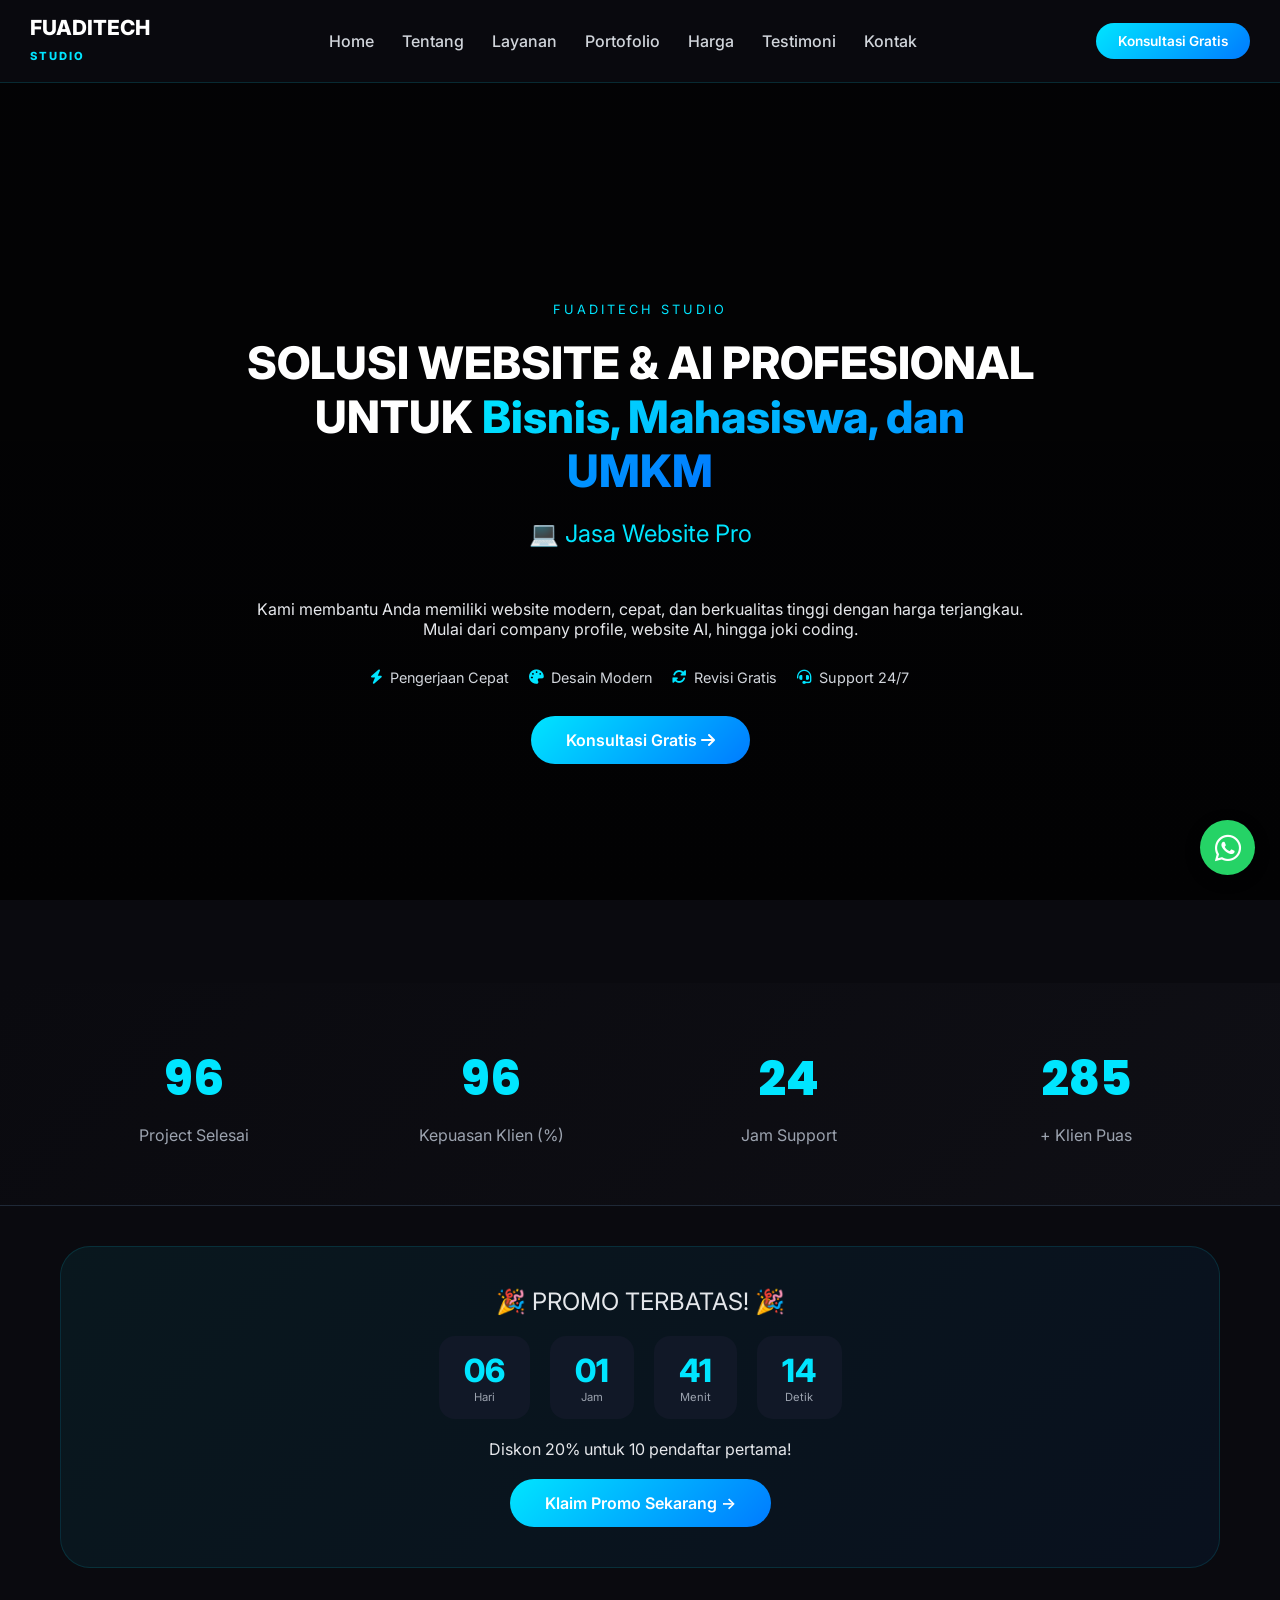
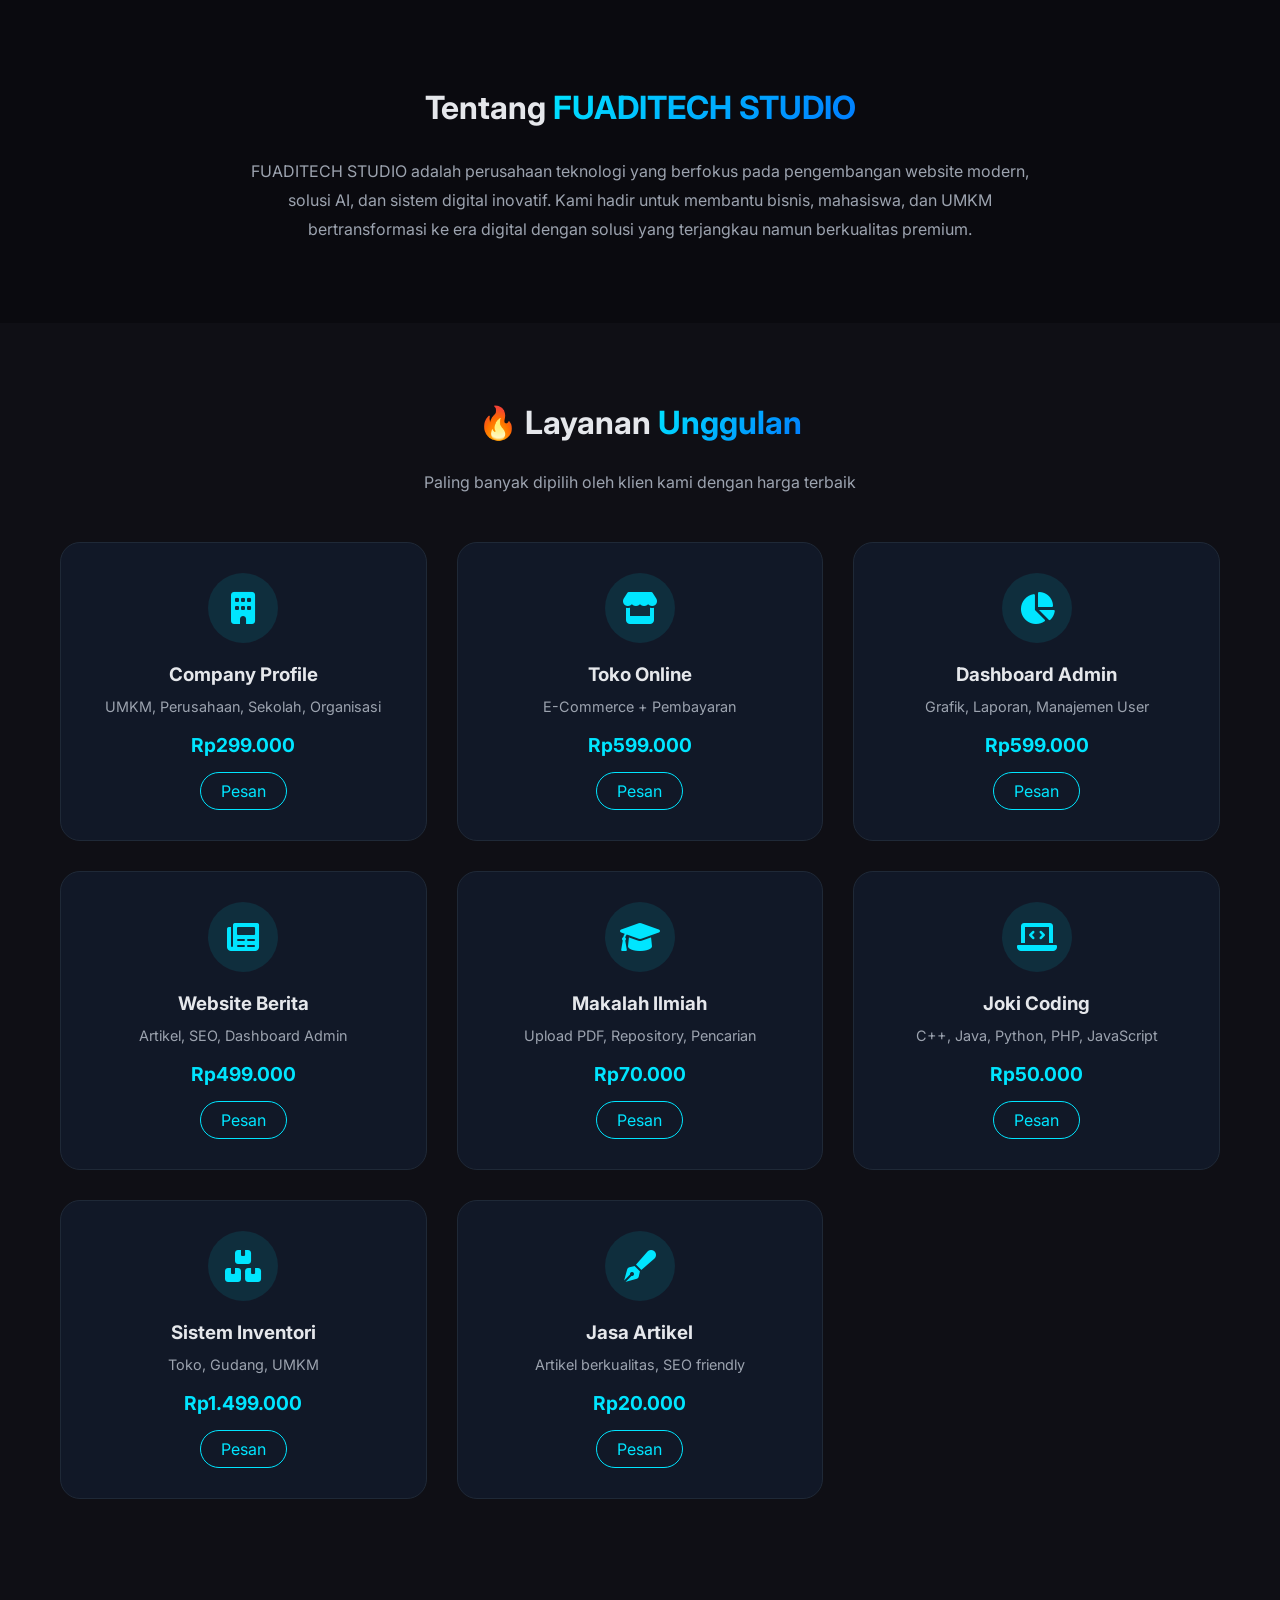
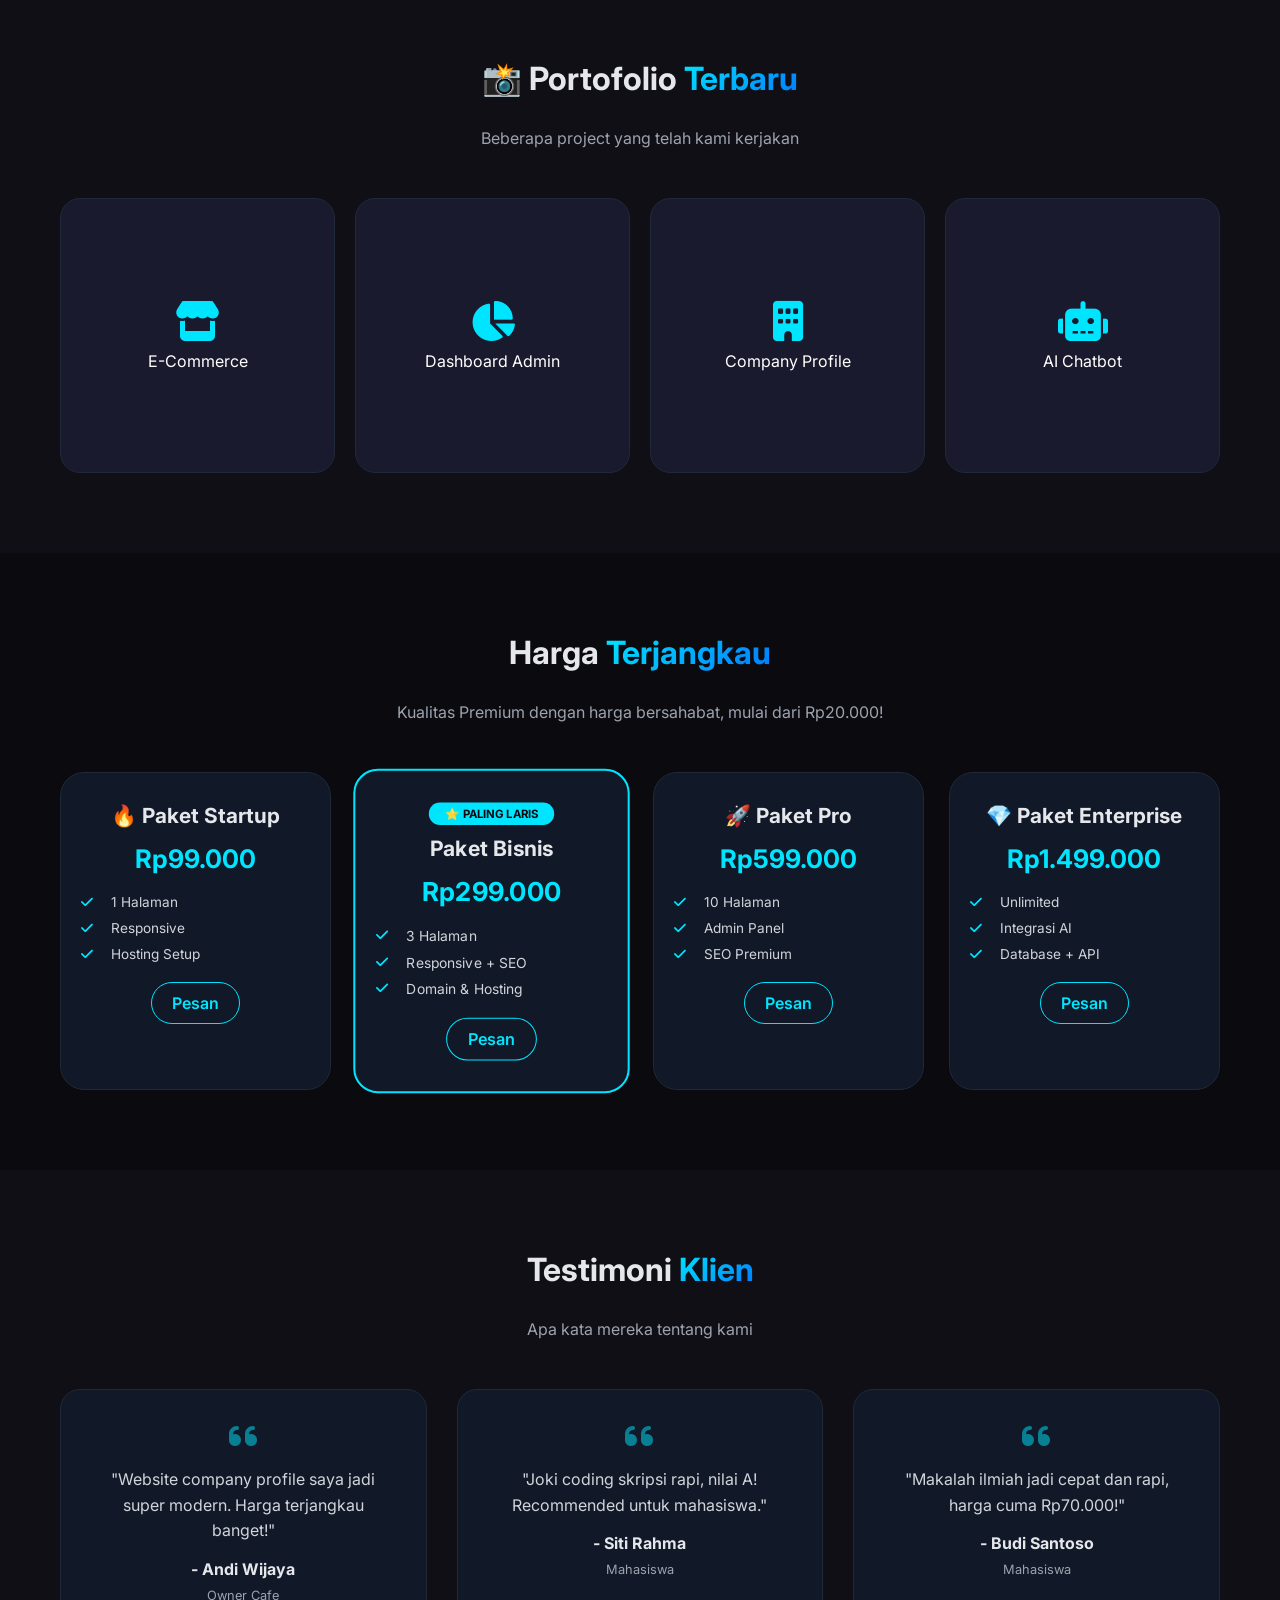
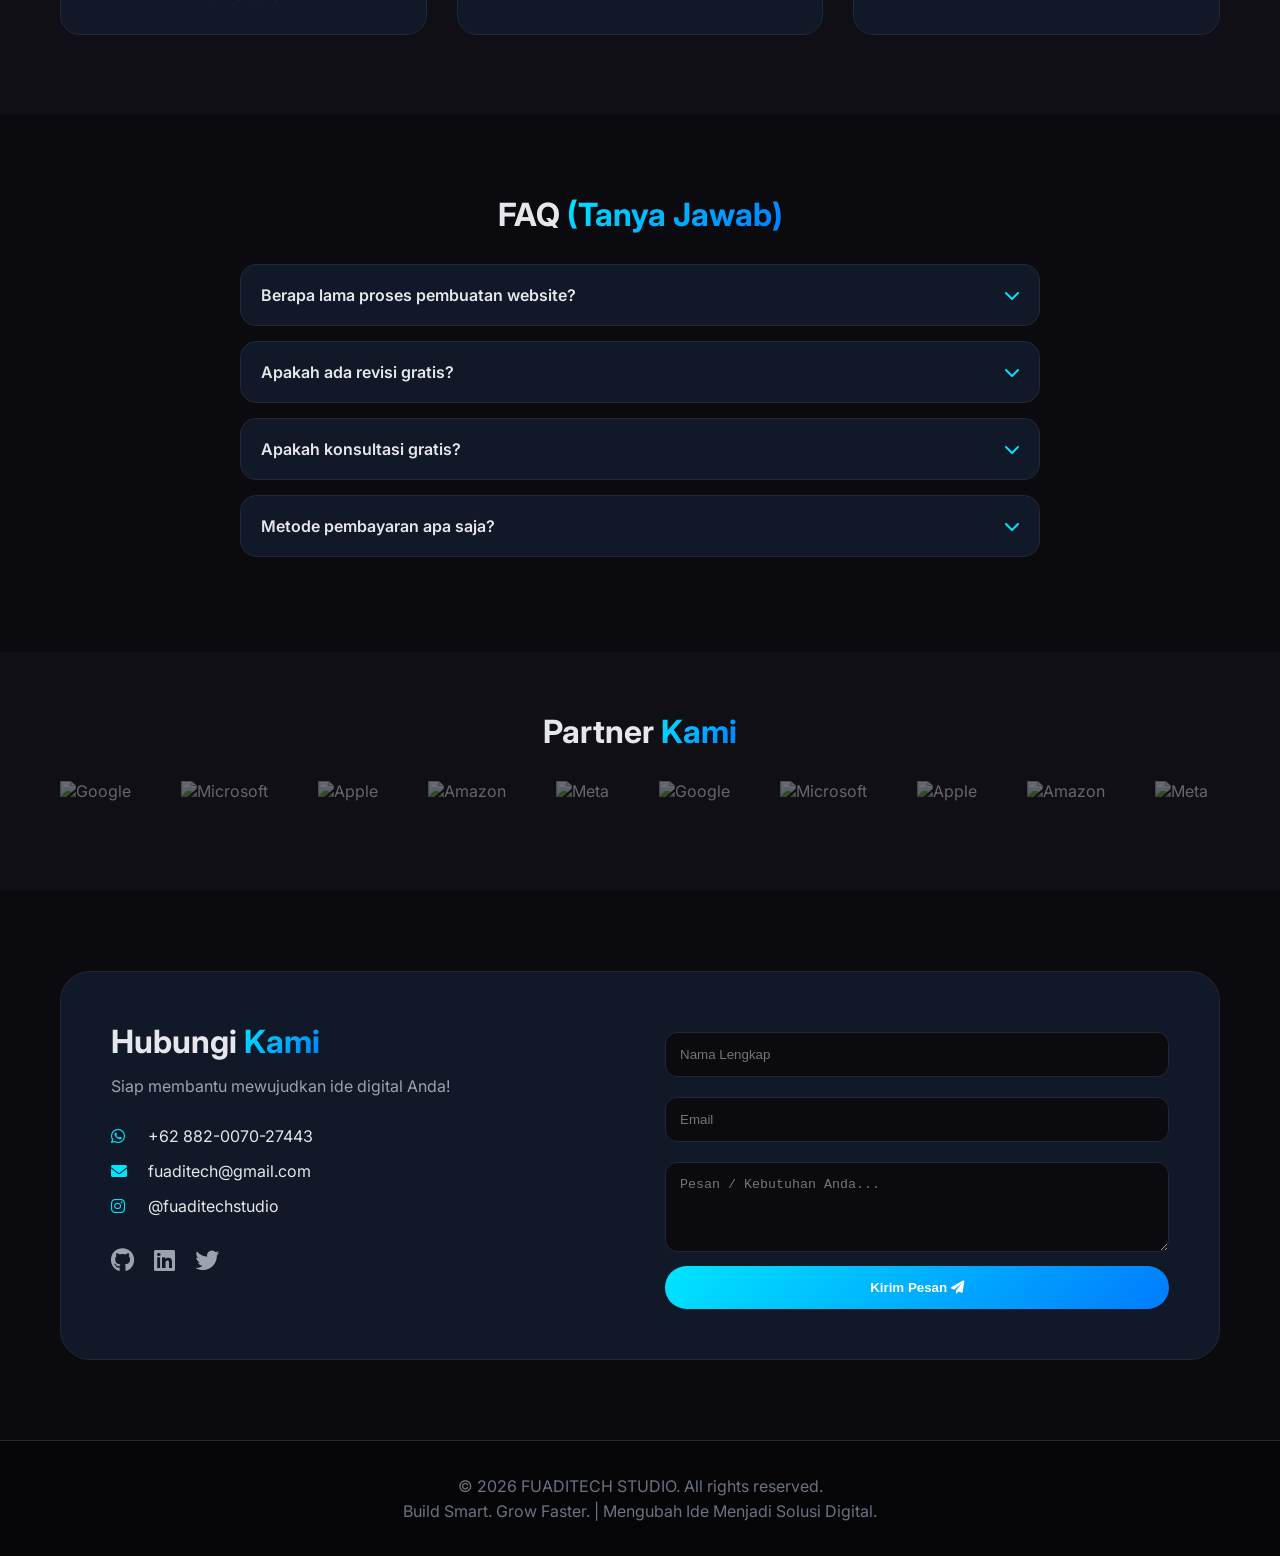
==== commit 8fe88534: "Update index.html" ====
--- a/index.html
+++ b/index.html
@@ -26,7 +26,7 @@
     <meta property="og:title" content="FUADITECH STUDIO | Jasa Website & AI Profesional">
     <meta property="og:description" content="Jasa website termurah mulai Rp20.000! Company profile, toko online, joki coding, AI chatbot. Konsultasi gratis 24 jam.">
     <meta property="og:type" content="website">
-    <meta property="og:url" content="https://muhammadfuadi418-sketch.github.io/fuaditechstudio/">
+    <meta property="og:url" content="https://fuaditech-web.github.io/jasa-wbsite/">
     <meta property="og:image" content="https://images.unsplash.com/photo-1587620962725-abab7fe55159?q=80&w=1200&auto=format">
     <meta property="og:image:width" content="1200">
     <meta property="og:image:height" content="630">
@@ -38,8 +38,8 @@
     <meta name="twitter:title" content="FUADITECH STUDIO | Jasa Website & AI Profesional">
     <meta name="twitter:description" content="Jasa website termurah mulai Rp20.000! Konsultasi gratis 24 jam.">
     
-    <!-- Canonical -->
-    <link rel="canonical" href="https://muhammadfuadi418-sketch.github.io/fuaditechstudio/">
+    <!-- Canonical URL -->
+    <link rel="canonical" href="https://fuaditech-web.github.io/jasa-wbsite/">
     
     <!-- Favicon -->
     <link rel="icon" type="image/svg+xml" href="data:image/svg+xml,%3Csvg xmlns='http://www.w3.org/2000/svg' viewBox='0 0 100 100'%3E%3Ctext y='.9em' font-size='90'%3E💻%3C/text%3E%3C/svg%3E">
@@ -67,7 +67,7 @@
         "image": "https://images.unsplash.com/photo-1587620962725-abab7fe55159?q=80&w=1200&auto=format",
         "description": "Jasa pembuatan website profesional, AI chatbot, joki coding murah, dan sistem informasi.",
         "address": { "@type": "PostalAddress", "addressCountry": "Indonesia" },
-        "url": "https://muhammadfuadi418-sketch.github.io/fuaditechstudio/",
+        "url": "https://fuaditech-web.github.io/jasa-wbsite/",
         "telephone": "+62882007027443",
         "priceRange": "Rp20.000 - Rp3.000.000",
         "openingHours": "Mo-Su 00:00-23:59",
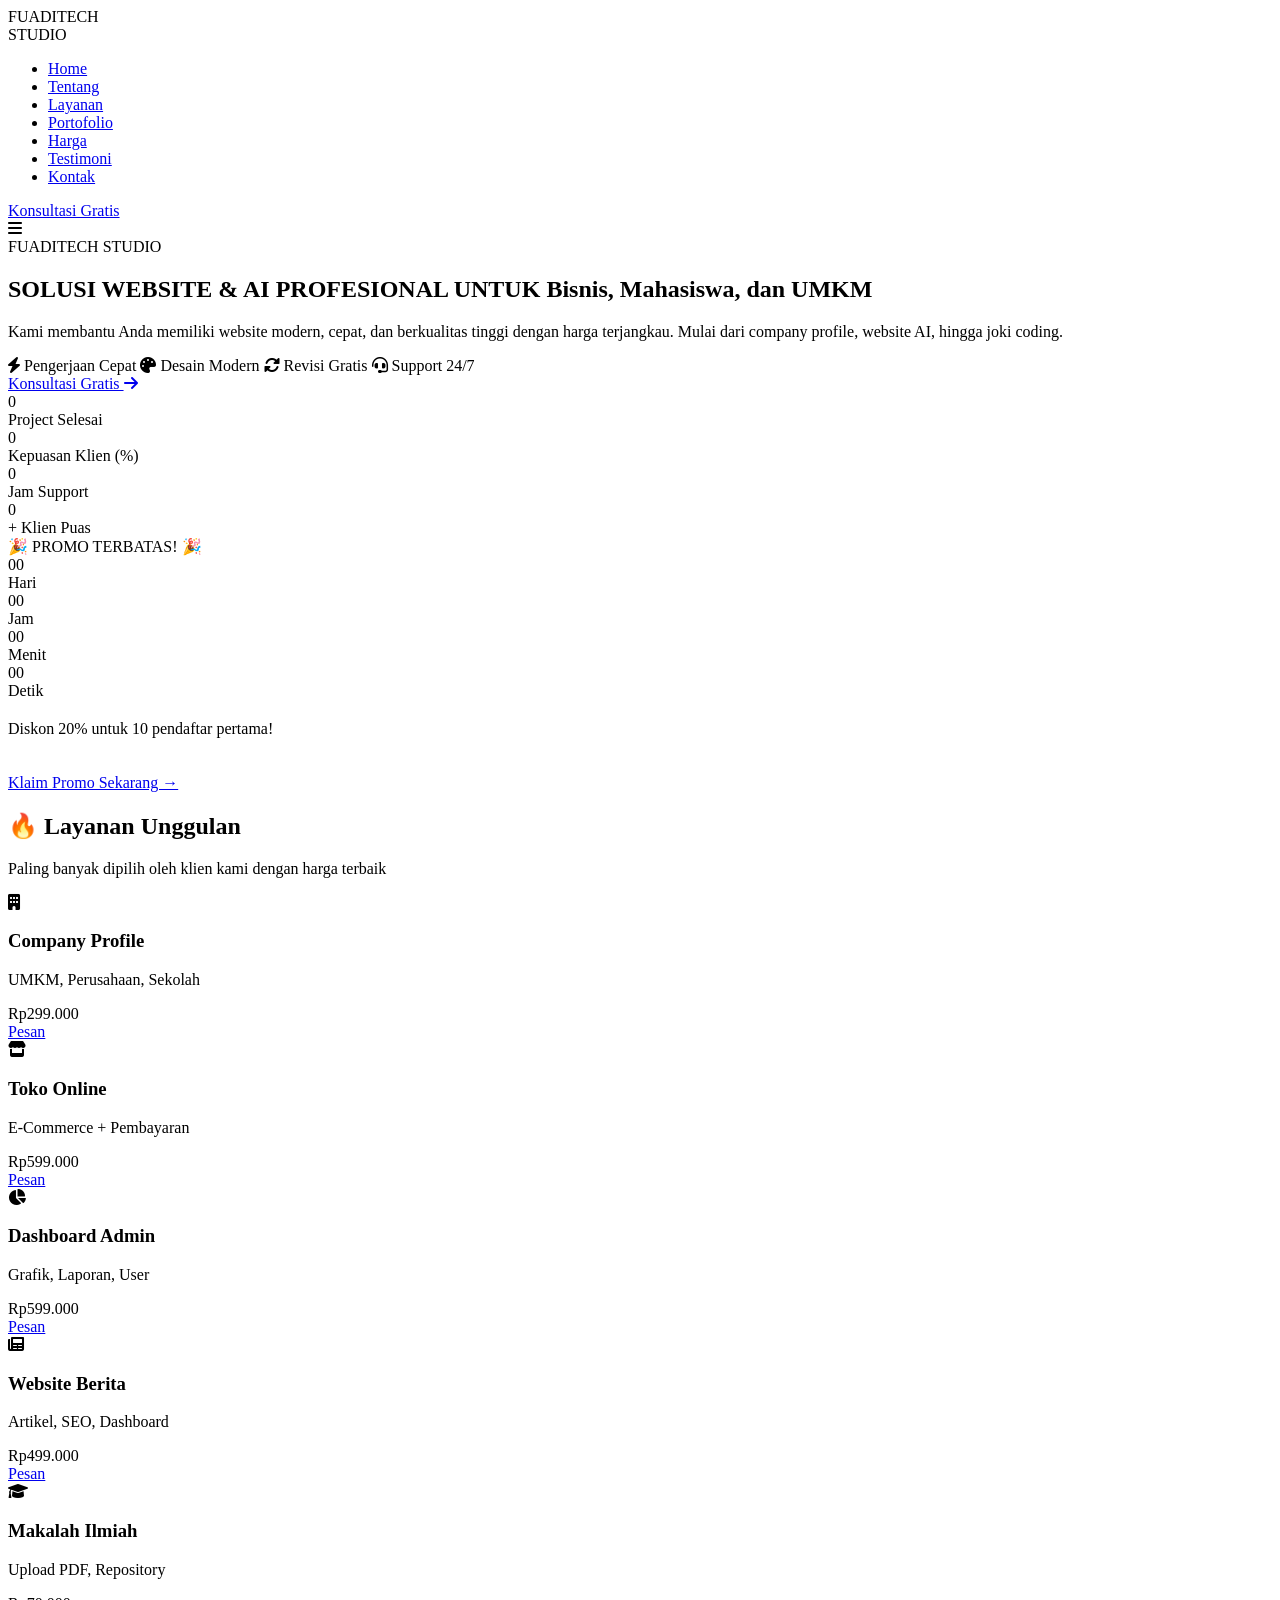
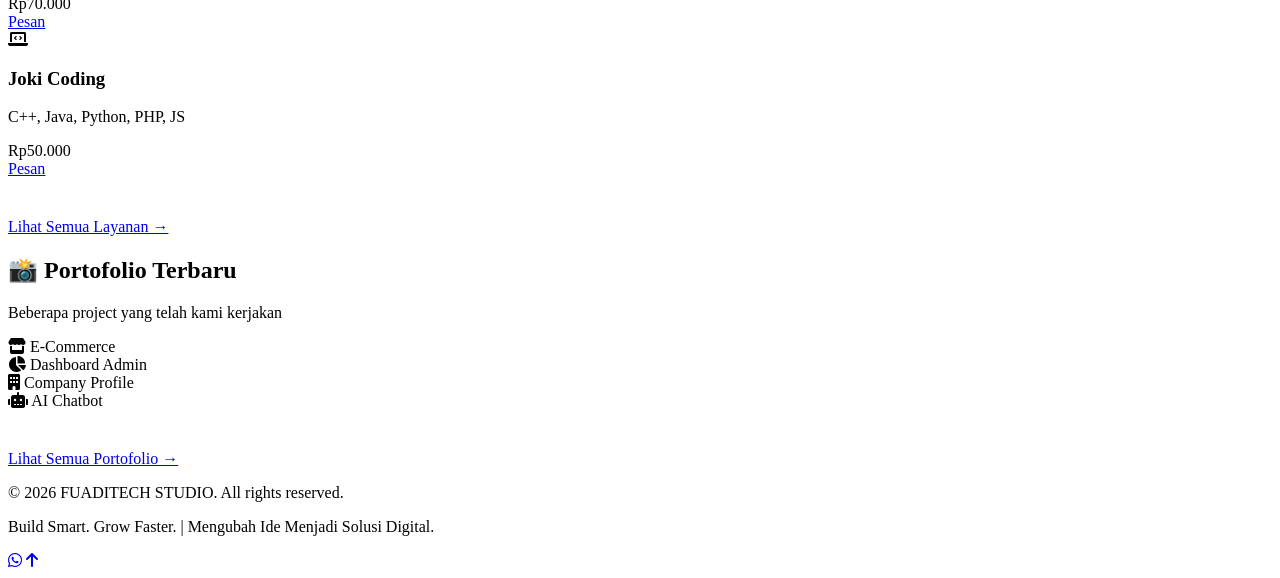
==== commit c1302616: "Update index.html" ====
--- a/index.html
+++ b/index.html
@@ -1,292 +1,42 @@
 <!DOCTYPE html>
 <html lang="id">
 <head>
-    <meta charset="UTF-8">
-    <meta name="viewport" content="width=device-width, initial-scale=1.0, viewport-fit=cover">
-    <meta http-equiv="X-UA-Compatible" content="IE=edge">
-    
-    <!-- Google tag (gtag.js) - Google Analytics 4 -->
+    <meta charset="UTF-8" />
+    <meta name="viewport" content="width=device-width, initial-scale=1.0" />
+    <title>Home | FUADITECH STUDIO</title>
+    <meta name="description" content="FUADITECH STUDIO - Jasa pembuatan website profesional, AI chatbot, joki coding murah." />
+    <link rel="stylesheet" href="css/style.css" />
+    <link rel="stylesheet" href="https://cdnjs.cloudflare.com/ajax/libs/font-awesome/6.0.0-beta3/css/all.min.css" />
+    <link href="https://fonts.googleapis.com/css2?family=Inter:wght@300;400;500;600;700;800&family=Poppins:wght@500;600;700;800&display=swap" rel="stylesheet" />
+    <!-- Google tag (gtag.js) -->
     <script async src="https://www.googletagmanager.com/gtag/js?id=G-NK1B8P5EC0"></script>
     <script>
         window.dataLayer = window.dataLayer || [];
-        function gtag(){dataLayer.push(arguments);}
+
+        function gtag() { dataLayer.push(arguments); }
         gtag('js', new Date());
         gtag('config', 'G-NK1B8P5EC0');
     </script>
-    
-    <title>FUADITECH STUDIO | Jasa Website, AI, & Joki Coding Profesional Termurah 2026</title>
-    <meta name="description" content="FUADITECH STUDIO - Jasa pembuatan website profesional, AI chatbot, joki coding murah, dan sistem informasi. Harga mulai Rp20.000! Konsultasi gratis 24 jam. WA: 0882-0070-27443">
-    <meta name="keywords" content="jasa website, jasa pembuatan website, jasa website murah, joki coding, joki coding murah, AI chatbot, website company profile, toko online murah, website UMKM, jasa artikel murah, FUADITECH STUDIO">
-    <meta name="author" content="FUADITECH STUDIO">
-    <meta name="robots" content="index, follow">
-    <meta name="googlebot" content="index, follow">
-    <meta name="google-site-verification" content="">
-    
-    <!-- Open Graph -->
-    <meta property="og:title" content="FUADITECH STUDIO | Jasa Website & AI Profesional">
-    <meta property="og:description" content="Jasa website termurah mulai Rp20.000! Company profile, toko online, joki coding, AI chatbot. Konsultasi gratis 24 jam.">
-    <meta property="og:type" content="website">
-    <meta property="og:url" content="https://fuaditech-web.github.io/jasa-wbsite/">
-    <meta property="og:image" content="https://images.unsplash.com/photo-1587620962725-abab7fe55159?q=80&w=1200&auto=format">
-    <meta property="og:image:width" content="1200">
-    <meta property="og:image:height" content="630">
-    <meta property="og:locale" content="id_ID">
-    <meta property="og:site_name" content="FUADITECH STUDIO">
-    
-    <!-- Twitter Card -->
-    <meta name="twitter:card" content="summary_large_image">
-    <meta name="twitter:title" content="FUADITECH STUDIO | Jasa Website & AI Profesional">
-    <meta name="twitter:description" content="Jasa website termurah mulai Rp20.000! Konsultasi gratis 24 jam.">
-    
-    <!-- Canonical URL -->
-    <link rel="canonical" href="https://fuaditech-web.github.io/jasa-wbsite/">
-    
     <!-- Favicon -->
     <link rel="icon" type="image/svg+xml" href="data:image/svg+xml,%3Csvg xmlns='http://www.w3.org/2000/svg' viewBox='0 0 100 100'%3E%3Ctext y='.9em' font-size='90'%3E💻%3C/text%3E%3C/svg%3E">
-    <link rel="apple-touch-icon" href="data:image/svg+xml,%3Csvg xmlns='http://www.w3.org/2000/svg' viewBox='0 0 100 100'%3E%3Ctext y='.9em' font-size='90'%3E💻%3C/text%3E%3C/svg%3E">
-    
-    <!-- PWA Manifest -->
-    <link rel="manifest" href="manifest.json">
-    <meta name="theme-color" content="#0A0A0F">
-    <meta name="mobile-web-app-capable" content="yes">
-    <meta name="apple-mobile-web-app-capable" content="yes">
-    <meta name="apple-mobile-web-app-status-bar-style" content="black-translucent">
-    
-    <!-- Fonts -->
-    <link rel="preconnect" href="https://fonts.googleapis.com">
-    <link rel="preconnect" href="https://fonts.gstatic.com" crossorigin>
-    <link rel="stylesheet" href="https://cdnjs.cloudflare.com/ajax/libs/font-awesome/6.0.0-beta3/css/all.min.css">
-    <link href="https://fonts.googleapis.com/css2?family=Inter:wght@300;400;500;600;700;800&family=Poppins:wght@500;600;700;800&display=swap" rel="stylesheet">
-    
-    <!-- Schema.org Structured Data -->
-    <script type="application/ld+json">
-    {
-        "@context": "https://schema.org",
-        "@type": "ProfessionalService",
-        "name": "FUADITECH STUDIO",
-        "image": "https://images.unsplash.com/photo-1587620962725-abab7fe55159?q=80&w=1200&auto=format",
-        "description": "Jasa pembuatan website profesional, AI chatbot, joki coding murah, dan sistem informasi.",
-        "address": { "@type": "PostalAddress", "addressCountry": "Indonesia" },
-        "url": "https://fuaditech-web.github.io/jasa-wbsite/",
-        "telephone": "+62882007027443",
-        "priceRange": "Rp20.000 - Rp3.000.000",
-        "openingHours": "Mo-Su 00:00-23:59",
-        "contactPoint": {
-            "@type": "ContactPoint",
-            "telephone": "+62882007027443",
-            "contactType": "customer service",
-            "availableLanguage": ["Indonesian"]
-        },
-        "sameAs": [
-            "https://wa.me/62882007027443",
-            "https://www.instagram.com/fuaditechstudio"
-        ]
-    }
-    </script>
-    
-    <!-- FAQ Schema -->
-    <script type="application/ld+json">
-    {
-        "@context": "https://schema.org",
-        "@type": "FAQPage",
-        "mainEntity": [
-            {
-                "@type": "Question",
-                "name": "Berapa harga jasa pembuatan website?",
-                "acceptedAnswer": { "@type": "Answer", "text": "Harga mulai dari Rp20.000 untuk jasa artikel, Rp50.000 untuk joki coding, Rp70.000 untuk website makalah ilmiah, dan Rp299.000 untuk website company profile." }
-            },
-            {
-                "@type": "Question",
-                "name": "Apakah konsultasi gratis?",
-                "acceptedAnswer": { "@type": "Answer", "text": "Ya, konsultasi gratis 24 jam melalui WhatsApp di nomor 0882-0070-27443." }
-            },
-            {
-                "@type": "Question",
-                "name": "Berapa lama proses pembuatan website?",
-                "acceptedAnswer": { "@type": "Answer", "text": "Pengerjaan cepat mulai dari 1-7 hari tergantung kompleksitas website." }
-            },
-            {
-                "@type": "Question",
-                "name": "Apakah ada revisi gratis?",
-                "acceptedAnswer": { "@type": "Answer", "text": "Ya, kami menyediakan revisi gratis sampai Anda puas dengan hasilnya." }
-            }
-        ]
-    }
-    </script>
-    
-    <style>
-        /* ===== RESET & BASE ===== */
-        * { margin: 0; padding: 0; box-sizing: border-box; }
-        body { font-family: 'Inter', sans-serif; background: #0A0A0F; color: #E5E7EB; scroll-behavior: smooth; }
-        .container { max-width: 1200px; margin: 0 auto; padding: 0 20px; }
-        .section-title { text-align: center; font-size: 2rem; margin-bottom: 30px; }
-        .section-sub { text-align: center; color: #9CA3AF; margin-bottom: 50px; }
-        .gradient-text { background: linear-gradient(135deg, #00E5FF, #007BFF); background-clip: text; -webkit-background-clip: text; color: transparent; }
-        
-        /* ===== NAVBAR ===== */
-        .navbar { background: rgba(10,10,15,0.95); backdrop-filter: blur(12px); position: sticky; top: 0; z-index: 1000; border-bottom: 1px solid rgba(0,229,255,0.15); padding: 16px 30px; }
-        .nav-container { display: flex; justify-content: space-between; align-items: center; max-width: 1400px; margin: 0 auto; }
-        .logo { font-size: 1.3rem; font-weight: 800; line-height: 1.2; color: white; }
-        .logo-studio { color: #00E5FF; font-size: 0.7rem; letter-spacing: 2px; }
-        .nav-links { display: flex; gap: 28px; list-style: none; }
-        .nav-links a { text-decoration: none; color: #D1D5DB; font-weight: 500; transition: 0.3s; }
-        .nav-links a:hover { color: #00E5FF; }
-        .btn-konsultasi { background: linear-gradient(135deg, #00E5FF, #007BFF); padding: 10px 22px; border-radius: 40px; text-decoration: none; color: white; font-weight: 600; font-size: 0.85rem; transition: 0.3s; }
-        .btn-konsultasi:hover { transform: translateY(-2px); box-shadow: 0 5px 20px rgba(0,229,255,0.4); }
-        .hamburger { display: none; font-size: 28px; cursor: pointer; color: white; }
-        
-        /* ===== HERO ===== */
-        .hero { position: relative; min-height: 100vh; display: flex; align-items: center; background: linear-gradient(rgba(0,0,0,0.7), rgba(0,0,0,0.8)), url('https://images.unsplash.com/photo-1587620962725-abab7fe55159?q=80&w=1931&auto=format') center/cover no-repeat; background-attachment: fixed; }
-        .hero-content { text-align: center; max-width: 800px; margin: 0 auto; }
-        .hero-title-small { font-size: 0.8rem; letter-spacing: 3px; color: #00E5FF; margin-bottom: 10px; }
-        h1 { font-size: 2.8rem; font-weight: 800; line-height: 1.2; margin: 20px 0; color: white; }
-        .typing-text { font-size: 1.5rem; color: #00E5FF; margin-bottom: 20px; min-height: 60px; }
-        .btn-primary { background: linear-gradient(135deg, #00E5FF, #007BFF); padding: 14px 35px; border-radius: 40px; text-decoration: none; color: white; font-weight: 600; transition: 0.3s; display: inline-block; animation: pulse 2s infinite; }
-        .btn-primary:hover { transform: translateY(-2px); box-shadow: 0 5px 25px rgba(0,229,255,0.4); animation: none; }
-        @keyframes pulse { 0% { transform: scale(1); } 50% { transform: scale(1.02); } 100% { transform: scale(1); } }
-        .hero-features { display: flex; justify-content: center; flex-wrap: wrap; gap: 20px; margin: 30px 0; }
-        .hero-features span { display: flex; align-items: center; gap: 8px; color: #D1D5DB; font-size: 0.9rem; }
-        .hero-features i { color: #00E5FF; }
-        
-        /* ===== COUNTER ===== */
-        .counter-section { background: linear-gradient(135deg, #0A0A0F, #0F0F15); padding: 60px 0; border-bottom: 1px solid #1F2937; }
-        .counter-grid { display: grid; grid-template-columns: repeat(4, 1fr); gap: 30px; text-align: center; }
-        .counter-number { font-size: 3rem; font-weight: 800; color: #00E5FF; font-family: 'Poppins', sans-serif; }
-        .counter-label { color: #9CA3AF; margin-top: 10px; }
-        
-        /* ===== PROMO ===== */
-        .promo-section { background: linear-gradient(135deg, #00E5FF10, #007BFF10); padding: 40px 0; border-radius: 30px; margin: 40px auto; text-align: center; border: 1px solid #00E5FF20; }
-        .promo-title { font-size: 1.5rem; margin-bottom: 20px; }
-        .countdown { display: flex; justify-content: center; gap: 20px; flex-wrap: wrap; }
-        .countdown-item { background: #111827; padding: 15px 25px; border-radius: 16px; min-width: 80px; }
-        .countdown-number { font-size: 2rem; font-weight: 800; color: #00E5FF; }
-        .countdown-label { font-size: 0.7rem; color: #9CA3AF; }
-        
-        /* ===== LAYANAN ===== */
-        .layanan { padding: 80px 0; background: #0F0F15; text-align: center; }
-        .layanan-grid { display: grid; grid-template-columns: repeat(auto-fit, minmax(280px, 1fr)); gap: 30px; margin-top: 30px; }
-        .layanan-card { background: #111827; border-radius: 20px; padding: 30px; border: 1px solid #1F2937; transition: 0.3s; }
-        .layanan-card:hover { border-color: #00E5FF; transform: translateY(-5px); }
-        .layanan-card .icon { width: 70px; height: 70px; background: rgba(0,229,255,0.1); border-radius: 50%; display: flex; align-items: center; justify-content: center; margin: 0 auto 20px; }
-        .layanan-card .icon i { font-size: 32px; color: #00E5FF; }
-        .layanan-card h3 { margin-bottom: 12px; }
-        .layanan-card p { color: #9CA3AF; font-size: 0.9rem; margin-bottom: 18px; }
-        .price { color: #00E5FF; font-weight: 700; font-size: 1.2rem; margin: 15px 0; }
-        .btn-small { display: inline-block; padding: 8px 20px; border: 1px solid #00E5FF; border-radius: 30px; color: #00E5FF; text-decoration: none; transition: 0.3s; }
-        .btn-small:hover { background: #00E5FF; color: #0A0A0F; }
-        
-        /* ===== PORTOFOLIO ===== */
-        .portfolio-section { padding: 80px 0; background: #0F0F15; text-align: center; }
-        .portfolio-grid { display: grid; grid-template-columns: repeat(4, 1fr); gap: 20px; margin-top: 30px; }
-        .portfolio-item { position: relative; border-radius: 20px; overflow: hidden; cursor: pointer; aspect-ratio: 1/1; background: #1A1A2E; display: flex; align-items: center; justify-content: center; border: 1px solid #1F2937; transition: 0.3s; }
-        .portfolio-item:hover { border-color: #00E5FF; }
-        .portfolio-overlay { text-align: center; }
-        .portfolio-overlay i { font-size: 40px; color: #00E5FF; display: block; margin-bottom: 10px; }
-        .portfolio-overlay span { color: white; }
-        
-        /* ===== HARGA ===== */
-        .harga { padding: 80px 0; background: #0A0A0F; text-align: center; }
-        .harga-grid { display: grid; grid-template-columns: repeat(4, 1fr); gap: 25px; margin-top: 30px; }
-        .harga-card { background: #111827; border-radius: 24px; padding: 30px 20px; border: 1px solid #1F2937; transition: 0.3s; position: relative; }
-        .harga-card:hover { transform: translateY(-5px); border-color: #00E5FF; }
-        .harga-card.popular { border: 2px solid #00E5FF; transform: scale(1.02); }
-        .popular-badge { background: #00E5FF; color: #0A0A0F; display: inline-block; padding: 4px 16px; border-radius: 30px; font-size: 0.7rem; font-weight: 700; margin-bottom: 10px; }
-        .harga-card h3 { font-size: 1.3rem; margin-bottom: 15px; }
-        .harga-card .price { font-size: 1.6rem; margin: 15px 0; }
-        .harga-card ul { list-style: none; text-align: left; margin: 20px 0; }
-        .harga-card li { margin: 10px 0; display: flex; align-items: center; gap: 10px; color: #D1D5DB; font-size: 0.85rem; }
-        .harga-card li i { color: #00E5FF; width: 20px; }
-        .btn-card { display: inline-block; padding: 10px 20px; border-radius: 30px; text-decoration: none; font-weight: 600; border: 1px solid #00E5FF; color: #00E5FF; transition: 0.3s; }
-        .btn-card:hover { background: #00E5FF; color: #0A0A0F; }
-        
-        /* ===== TESTIMONI ===== */
-        .testimoni { padding: 80px 0; background: #0F0F15; text-align: center; }
-        .testimoni-grid { display: grid; grid-template-columns: repeat(3, 1fr); gap: 30px; margin-top: 30px; }
-        .testimoni-card { background: #111827; border-radius: 20px; padding: 30px; border: 1px solid #1F2937; }
-        .testimoni-card i { color: #00E5FF; font-size: 2rem; margin-bottom: 15px; opacity: 0.5; }
-        .testimoni-card p { color: #D1D5DB; line-height: 1.6; margin-bottom: 15px; }
-        .testimoni-card h4 { margin-bottom: 5px; }
-        .testimoni-card span { color: #9CA3AF; font-size: 0.8rem; }
-        
-        /* ===== FAQ ===== */
-        .faq-section { padding: 80px 0; background: #0A0A0F; }
-        .faq-grid { max-width: 800px; margin: 0 auto; }
-        .faq-item { background: #111827; border-radius: 16px; margin-bottom: 15px; border: 1px solid #1F2937; }
-        .faq-question { padding: 20px; display: flex; justify-content: space-between; align-items: center; cursor: pointer; font-weight: 600; }
-        .faq-question i { transition: 0.3s; color: #00E5FF; }
-        .faq-answer { padding: 0 20px; max-height: 0; overflow: hidden; transition: 0.3s; color: #9CA3AF; }
-        .faq-item.active .faq-answer { padding: 0 20px 20px 20px; max-height: 200px; }
-        .faq-item.active .faq-question i { transform: rotate(180deg); }
-        
-        /* ===== CLIENT LOGO ===== */
-        .clients-section { padding: 60px 0; background: #0F0F15; overflow: hidden; text-align: center; }
-        .logo-slider { display: flex; gap: 50px; animation: slide 20s linear infinite; width: fit-content; }
-        .logo-slider img { height: 50px; opacity: 0.4; transition: 0.3s; }
-        .logo-slider img:hover { opacity: 1; }
-        @keyframes slide { 0% { transform: translateX(0); } 100% { transform: translateX(-50%); } }
-        
-        /* ===== KONTAK ===== */
-        .kontak { padding: 80px 0; background: #0A0A0F; }
-        .kontak-wrapper { display: grid; grid-template-columns: 1fr 1fr; gap: 50px; background: #111827; border-radius: 30px; padding: 50px; border: 1px solid #1F2937; }
-        .kontak-info { text-align: left; }
-        .kontak-info h2 { font-size: 2rem; margin-bottom: 15px; }
-        .kontak-info p { color: #9CA3AF; margin-bottom: 30px; }
-        .info-item { margin: 15px 0; display: flex; align-items: center; gap: 12px; }
-        .info-item i { color: #00E5FF; width: 25px; }
-        .social { margin-top: 30px; display: flex; gap: 20px; }
-        .social a { color: #9CA3AF; font-size: 1.5rem; transition: 0.3s; }
-        .social a:hover { color: #00E5FF; }
-        .kontak-form input, .kontak-form textarea { width: 100%; padding: 14px; margin: 10px 0; background: #0A0A0F; border: 1px solid #1F2937; border-radius: 12px; color: white; }
-        .kontak-form input:focus, .kontak-form textarea:focus { outline: none; border-color: #00E5FF; }
-        .btn-submit { width: 100%; background: linear-gradient(135deg, #00E5FF, #007BFF); padding: 14px; border: none; border-radius: 40px; color: white; font-weight: 600; cursor: pointer; transition: 0.3s; }
-        .btn-submit:hover { transform: translateY(-2px); box-shadow: 0 5px 20px rgba(0,229,255,0.4); }
-        
-        /* ===== FOOTER ===== */
-        footer { background: #050508; text-align: center; padding: 30px; border-top: 1px solid #1F2937; }
-        footer p { color: #6B7280; margin: 5px 0; }
-        
-        /* ===== FLOATING ===== */
-        .wa-float { position: fixed; bottom: 25px; right: 25px; background: #25D366; width: 55px; height: 55px; border-radius: 50%; display: flex; align-items: center; justify-content: center; color: white; font-size: 30px; text-decoration: none; z-index: 99; box-shadow: 0 4px 15px rgba(0,0,0,0.3); transition: 0.3s; }
-        .wa-float:hover { transform: scale(1.1); }
-        .back-to-top { position: fixed; bottom: 100px; right: 25px; background: #00E5FF; width: 45px; height: 45px; border-radius: 50%; display: flex; align-items: center; justify-content: center; color: #0A0A0F; text-decoration: none; opacity: 0; visibility: hidden; transition: 0.3s; z-index: 99; }
-        .back-to-top.show { opacity: 1; visibility: visible; }
-        
-        /* ===== RESPONSIVE ===== */
-        @media (max-width: 1024px) { 
-            .counter-grid { grid-template-columns: repeat(2, 1fr); } 
-            .portfolio-grid { grid-template-columns: repeat(2, 1fr); }
-            .harga-grid { grid-template-columns: repeat(2, 1fr); }
-            .testimoni-grid { grid-template-columns: repeat(2, 1fr); }
-        }
-        @media (max-width: 768px) { 
-            .nav-links { display: none; flex-direction: column; background: #0F0F15; position: absolute; top: 70px; left: 0; width: 100%; padding: 20px; } 
-            .nav-links.active { display: flex; } 
-            .hamburger { display: block; } 
-            .btn-konsultasi { display: none; } 
-            h1 { font-size: 1.8rem; } 
-            .counter-grid { grid-template-columns: 1fr; } 
-            .portfolio-grid { grid-template-columns: 1fr; }
-            .harga-grid { grid-template-columns: 1fr; }
-            .testimoni-grid { grid-template-columns: 1fr; }
-            .kontak-wrapper { grid-template-columns: 1fr; }
-            .harga-card.popular { transform: scale(1); }
-        }
-    </style>
 </head>
 <body>
 
     <!-- ===== NAVBAR ===== -->
     <nav class="navbar">
         <div class="nav-container">
-            <div class="logo">FUADITECH<br><span class="logo-studio">STUDIO</span></div>
+            <div class="logo">
+                FUADITECH<br />
+                <span class="logo-studio">STUDIO</span>
+            </div>
             <ul class="nav-links" id="navLinks">
-                <li><a href="#home">Home</a></li>
-                <li><a href="#tentang">Tentang</a></li>
-                <li><a href="#layanan">Layanan</a></li>
-                <li><a href="#portofolio">Portofolio</a></li>
-                <li><a href="#harga">Harga</a></li>
-                <li><a href="#testimoni">Testimoni</a></li>
-                <li><a href="#kontak">Kontak</a></li>
+                <li><a href="index.html" class="active">Home</a></li>
+                <li><a href="tentang.html">Tentang</a></li>
+                <li><a href="layanan.html">Layanan</a></li>
+                <li><a href="portofolio.html">Portofolio</a></li>
+                <li><a href="harga.html">Harga</a></li>
+                <li><a href="testimoni.html">Testimoni</a></li>
+                <li><a href="kontak.html">Kontak</a></li>
             </ul>
             <a href="https://wa.me/62882007027443" class="btn-konsultasi" target="_blank">Konsultasi Gratis</a>
             <div class="hamburger" id="hamburger"><i class="fas fa-bars"></i></div>
@@ -294,10 +44,10 @@
     </nav>
 
     <!-- ===== HERO ===== -->
-    <section id="home" class="hero">
+    <section class="hero">
         <div class="hero-content">
             <div class="hero-title-small">FUADITECH STUDIO</div>
-            <h1>SOLUSI WEBSITE & AI PROFESIONAL UNTUK <span class="gradient-text">Bisnis, Mahasiswa, dan UMKM</span></h1>
+            <h1>SOLUSI WEBSITE &amp; AI PROFESIONAL UNTUK <span class="gradient-text">Bisnis, Mahasiswa, dan UMKM</span></h1>
             <div class="typing-text" id="typingText"></div>
             <p>Kami membantu Anda memiliki website modern, cepat, dan berkualitas tinggi dengan harga terjangkau. Mulai dari company profile, website AI, hingga joki coding.</p>
             <div class="hero-features">
@@ -314,10 +64,22 @@
     <section class="counter-section">
         <div class="container">
             <div class="counter-grid">
-                <div class="counter-item"><div class="counter-number" data-target="150">0</div><div class="counter-label">Project Selesai</div></div>
-                <div class="counter-item"><div class="counter-number" data-target="98">0</div><div class="counter-label">Kepuasan Klien (%)</div></div>
-                <div class="counter-item"><div class="counter-number" data-target="24">0</div><div class="counter-label">Jam Support</div></div>
-                <div class="counter-item"><div class="counter-number" data-target="500">0</div><div class="counter-label">+ Klien Puas</div></div>
+                <div class="counter-item">
+                    <div class="counter-number" data-target="150">0</div>
+                    <div class="counter-label">Project Selesai</div>
+                </div>
+                <div class="counter-item">
+                    <div class="counter-number" data-target="98">0</div>
+                    <div class="counter-label">Kepuasan Klien (%)</div>
+                </div>
+                <div class="counter-item">
+                    <div class="counter-number" data-target="24">0</div>
+                    <div class="counter-label">Jam Support</div>
+                </div>
+                <div class="counter-item">
+                    <div class="counter-number" data-target="500">0</div>
+                    <div class="counter-label">+ Klien Puas</div>
+                </div>
             </div>
         </div>
     </section>
@@ -332,129 +94,99 @@
                 <div class="countdown-item"><div class="countdown-number" id="minutes">00</div><div class="countdown-label">Menit</div></div>
                 <div class="countdown-item"><div class="countdown-number" id="seconds">00</div><div class="countdown-label">Detik</div></div>
             </div>
-            <p style="margin-top: 20px;">Diskon 20% untuk 10 pendaftar pertama!</p>
-            <a href="https://wa.me/62882007027443" class="btn-primary" style="margin-top: 20px; display: inline-block;" target="_blank">Klaim Promo Sekarang →</a>
+            <p style="margin-top:20px;">Diskon 20% untuk 10 pendaftar pertama!</p>
+            <a href="https://wa.me/62882007027443" class="btn-primary" style="margin-top:20px; display:inline-block;" target="_blank">Klaim Promo Sekarang →</a>
         </div>
     </div>
 
-    <!-- ===== TENTANG ===== -->
-    <section id="tentang" style="padding: 80px 0; background: #0A0A0F; text-align: center;">
-        <div class="container">
-            <h2 class="section-title">Tentang <span class="gradient-text">FUADITECH STUDIO</span></h2>
-            <p style="max-width: 800px; margin: 0 auto; color: #9CA3AF; line-height: 1.8;">FUADITECH STUDIO adalah perusahaan teknologi yang berfokus pada pengembangan website modern, solusi AI, dan sistem digital inovatif. Kami hadir untuk membantu bisnis, mahasiswa, dan UMKM bertransformasi ke era digital dengan solusi yang terjangkau namun berkualitas premium.</p>
-        </div>
-    </section>
-
-    <!-- ===== LAYANAN ===== -->
-    <section id="layanan" class="layanan">
+    <!-- ===== LAYANAN UNGGULAN (Preview) ===== -->
+    <section class="layanan">
         <div class="container">
             <h2 class="section-title">🔥 Layanan <span class="gradient-text">Unggulan</span></h2>
             <p class="section-sub">Paling banyak dipilih oleh klien kami dengan harga terbaik</p>
             <div class="layanan-grid">
-                <div class="layanan-card"><div class="icon"><i class="fas fa-building"></i></div><h3>Company Profile</h3><p>UMKM, Perusahaan, Sekolah, Organisasi</p><div class="price">Rp299.000</div><a href="https://wa.me/62882007027443" class="btn-small" target="_blank">Pesan</a></div>
-                <div class="layanan-card"><div class="icon"><i class="fas fa-store"></i></div><h3>Toko Online</h3><p>E-Commerce + Pembayaran</p><div class="price">Rp599.000</div><a href="https://wa.me/62882007027443" class="btn-small" target="_blank">Pesan</a></div>
-                <div class="layanan-card"><div class="icon"><i class="fas fa-chart-pie"></i></div><h3>Dashboard Admin</h3><p>Grafik, Laporan, Manajemen User</p><div class="price">Rp599.000</div><a href="https://wa.me/62882007027443" class="btn-small" target="_blank">Pesan</a></div>
-                <div class="layanan-card"><div class="icon"><i class="fas fa-newspaper"></i></div><h3>Website Berita</h3><p>Artikel, SEO, Dashboard Admin</p><div class="price">Rp499.000</div><a href="https://wa.me/62882007027443" class="btn-small" target="_blank">Pesan</a></div>
-                <div class="layanan-card"><div class="icon"><i class="fas fa-graduation-cap"></i></div><h3>Makalah Ilmiah</h3><p>Upload PDF, Repository, Pencarian</p><div class="price">Rp70.000</div><a href="https://wa.me/62882007027443" class="btn-small" target="_blank">Pesan</a></div>
-                <div class="layanan-card"><div class="icon"><i class="fas fa-laptop-code"></i></div><h3>Joki Coding</h3><p>C++, Java, Python, PHP, JavaScript</p><div class="price">Rp50.000</div><a href="https://wa.me/62882007027443" class="btn-small" target="_blank">Pesan</a></div>
-                <div class="layanan-card"><div class="icon"><i class="fas fa-boxes"></i></div><h3>Sistem Inventori</h3><p>Toko, Gudang, UMKM</p><div class="price">Rp1.499.000</div><a href="https://wa.me/62882007027443" class="btn-small" target="_blank">Pesan</a></div>
-                <div class="layanan-card"><div class="icon"><i class="fas fa-pen-fancy"></i></div><h3>Jasa Artikel</h3><p>Artikel berkualitas, SEO friendly</p><div class="price">Rp20.000</div><a href="https://wa.me/62882007027443" class="btn-small" target="_blank">Pesan</a></div>
-            </div>
-        </div>
-    </section>
-
-    <!-- ===== PORTOFOLIO ===== -->
-    <section id="portofolio" class="portfolio-section">
+                <div class="layanan-card">
+                    <div class="icon"><i class="fas fa-building"></i></div>
+                    <h3>Company Profile</h3>
+                    <p>UMKM, Perusahaan, Sekolah</p>
+                    <div class="price">Rp299.000</div>
+                    <a href="https://wa.me/62882007027443" class="btn-small" target="_blank">Pesan</a>
+                </div>
+                <div class="layanan-card">
+                    <div class="icon"><i class="fas fa-store"></i></div>
+                    <h3>Toko Online</h3>
+                    <p>E-Commerce + Pembayaran</p>
+                    <div class="price">Rp599.000</div>
+                    <a href="https://wa.me/62882007027443" class="btn-small" target="_blank">Pesan</a>
+                </div>
+                <div class="layanan-card">
+                    <div class="icon"><i class="fas fa-chart-pie"></i></div>
+                    <h3>Dashboard Admin</h3>
+                    <p>Grafik, Laporan, User</p>
+                    <div class="price">Rp599.000</div>
+                    <a href="https://wa.me/62882007027443" class="btn-small" target="_blank">Pesan</a>
+                </div>
+                <div class="layanan-card">
+                    <div class="icon"><i class="fas fa-newspaper"></i></div>
+                    <h3>Website Berita</h3>
+                    <p>Artikel, SEO, Dashboard</p>
+                    <div class="price">Rp499.000</div>
+                    <a href="https://wa.me/62882007027443" class="btn-small" target="_blank">Pesan</a>
+                </div>
+                <div class="layanan-card">
+                    <div class="icon"><i class="fas fa-graduation-cap"></i></div>
+                    <h3>Makalah Ilmiah</h3>
+                    <p>Upload PDF, Repository</p>
+                    <div class="price">Rp70.000</div>
+                    <a href="https://wa.me/62882007027443" class="btn-small" target="_blank">Pesan</a>
+                </div>
+                <div class="layanan-card">
+                    <div class="icon"><i class="fas fa-laptop-code"></i></div>
+                    <h3>Joki Coding</h3>
+                    <p>C++, Java, Python, PHP, JS</p>
+                    <div class="price">Rp50.000</div>
+                    <a href="https://wa.me/62882007027443" class="btn-small" target="_blank">Pesan</a>
+                </div>
+            </div>
+            <div style="margin-top:40px;">
+                <a href="layanan.html" class="btn-primary">Lihat Semua Layanan →</a>
+            </div>
+        </div>
+    </section>
+
+    <!-- ===== PORTOFOLIO (Preview) ===== -->
+    <section class="portofolio">
         <div class="container">
             <h2 class="section-title">📸 Portofolio <span class="gradient-text">Terbaru</span></h2>
             <p class="section-sub">Beberapa project yang telah kami kerjakan</p>
-            <div class="portfolio-grid">
-                <div class="portfolio-item"><div class="portfolio-overlay"><i class="fas fa-store"></i><span>E-Commerce</span></div></div>
-                <div class="portfolio-item"><div class="portfolio-overlay"><i class="fas fa-chart-pie"></i><span>Dashboard Admin</span></div></div>
-                <div class="portfolio-item"><div class="portfolio-overlay"><i class="fas fa-building"></i><span>Company Profile</span></div></div>
-                <div class="portfolio-item"><div class="portfolio-overlay"><i class="fas fa-robot"></i><span>AI Chatbot</span></div></div>
-            </div>
-        </div>
-    </section>
-
-    <!-- ===== HARGA ===== -->
-    <section id="harga" class="harga">
-        <div class="container">
-            <h2 class="section-title">Harga <span class="gradient-text">Terjangkau</span></h2>
-            <p class="section-sub">Kualitas Premium dengan harga bersahabat, mulai dari Rp20.000!</p>
-            <div class="harga-grid">
-                <div class="harga-card"><h3>🔥 Paket Startup</h3><div class="price">Rp99.000</div><ul><li><i class="fas fa-check"></i> 1 Halaman</li><li><i class="fas fa-check"></i> Responsive</li><li><i class="fas fa-check"></i> Hosting Setup</li></ul><a href="https://wa.me/62882007027443" class="btn-card" target="_blank">Pesan</a></div>
-                <div class="harga-card popular"><div class="popular-badge">⭐ PALING LARIS</div><h3>Paket Bisnis</h3><div class="price">Rp299.000</div><ul><li><i class="fas fa-check"></i> 3 Halaman</li><li><i class="fas fa-check"></i> Responsive + SEO</li><li><i class="fas fa-check"></i> Domain & Hosting</li></ul><a href="https://wa.me/62882007027443" class="btn-card" target="_blank">Pesan</a></div>
-                <div class="harga-card"><h3>🚀 Paket Pro</h3><div class="price">Rp599.000</div><ul><li><i class="fas fa-check"></i> 10 Halaman</li><li><i class="fas fa-check"></i> Admin Panel</li><li><i class="fas fa-check"></i> SEO Premium</li></ul><a href="https://wa.me/62882007027443" class="btn-card" target="_blank">Pesan</a></div>
-                <div class="harga-card"><h3>💎 Paket Enterprise</h3><div class="price">Rp1.499.000</div><ul><li><i class="fas fa-check"></i> Unlimited</li><li><i class="fas fa-check"></i> Integrasi AI</li><li><i class="fas fa-check"></i> Database + API</li></ul><a href="https://wa.me/62882007027443" class="btn-card" target="_blank">Pesan</a></div>
-            </div>
-        </div>
-    </section>
-
-    <!-- ===== TESTIMONI ===== -->
-    <section id="testimoni" class="testimoni">
-        <div class="container">
-            <h2 class="section-title">Testimoni <span class="gradient-text">Klien</span></h2>
-            <p class="section-sub">Apa kata mereka tentang kami</p>
-            <div class="testimoni-grid">
-                <div class="testimoni-card"><i class="fas fa-quote-left"></i><p>"Website company profile saya jadi super modern. Harga terjangkau banget!"</p><h4>- Andi Wijaya</h4><span>Owner Cafe</span></div>
-                <div class="testimoni-card"><i class="fas fa-quote-left"></i><p>"Joki coding skripsi rapi, nilai A! Recommended untuk mahasiswa."</p><h4>- Siti Rahma</h4><span>Mahasiswa</span></div>
-                <div class="testimoni-card"><i class="fas fa-quote-left"></i><p>"Makalah ilmiah jadi cepat dan rapi, harga cuma Rp70.000!"</p><h4>- Budi Santoso</h4><span>Mahasiswa</span></div>
-            </div>
-        </div>
-    </section>
-
-    <!-- ===== FAQ ===== -->
-    <section class="faq-section">
-        <div class="container">
-            <h2 class="section-title">FAQ <span class="gradient-text">(Tanya Jawab)</span></h2>
-            <div class="faq-grid">
-                <div class="faq-item"><div class="faq-question">Berapa lama proses pembuatan website? <i class="fas fa-chevron-down"></i></div><div class="faq-answer">Pengerjaan cepat mulai dari 1-7 hari tergantung kompleksitas website.</div></div>
-                <div class="faq-item"><div class="faq-question">Apakah ada revisi gratis? <i class="fas fa-chevron-down"></i></div><div class="faq-answer">Ya, kami menyediakan revisi gratis sampai Anda puas dengan hasilnya.</div></div>
-                <div class="faq-item"><div class="faq-question">Apakah konsultasi gratis? <i class="fas fa-chevron-down"></i></div><div class="faq-answer">Ya, konsultasi gratis 24 jam melalui WhatsApp.</div></div>
-                <div class="faq-item"><div class="faq-question">Metode pembayaran apa saja? <i class="fas fa-chevron-down"></i></div><div class="faq-answer">Bank transfer (BCA, Mandiri, BRI), QRIS, dan cash.</div></div>
-            </div>
-        </div>
-    </section>
-
-    <!-- ===== CLIENT LOGO ===== -->
-    <section class="clients-section">
-        <div class="container">
-            <h2 class="section-title">Partner <span class="gradient-text">Kami</span></h2>
-            <div class="logo-slider" id="logoSlider">
-                <img src="https://upload.wikimedia.org/wikipedia/commons/2/2f/Google_2015_logo.svg" alt="Google">
-                <img src="https://upload.wikimedia.org/wikipedia/commons/0/0c/Microsoft_logo.png" alt="Microsoft">
-                <img src="https://upload.wikimedia.org/wikipedia/commons/9/96/Apple_logo_black.svg" alt="Apple">
-                <img src="https://upload.wikimedia.org/wikipedia/commons/4/4f/Amazon_logo.svg" alt="Amazon">
-                <img src="https://upload.wikimedia.org/wikipedia/commons/b/b9/Meta_Logo.png" alt="Meta">
-            </div>
-        </div>
-    </section>
-
-    <!-- ===== KONTAK ===== -->
-    <section id="kontak" class="kontak">
-        <div class="container">
-            <div class="kontak-wrapper">
-                <div class="kontak-info">
-                    <h2>Hubungi <span class="gradient-text">Kami</span></h2>
-                    <p>Siap membantu mewujudkan ide digital Anda!</p>
-                    <div class="info-item"><i class="fab fa-whatsapp"></i> +62 882-0070-27443</div>
-                    <div class="info-item"><i class="fas fa-envelope"></i> fuaditech@gmail.com</div>
-                    <div class="info-item"><i class="fab fa-instagram"></i> @fuaditechstudio</div>
-                    <div class="social">
-                        <a href="#"><i class="fab fa-github"></i></a>
-                        <a href="#"><i class="fab fa-linkedin"></i></a>
-                        <a href="#"><i class="fab fa-twitter"></i></a>
-                    </div>
-                </div>
-                <div class="kontak-form">
-                    <form id="contactForm">
-                        <input type="text" placeholder="Nama Lengkap" required>
-                        <input type="email" placeholder="Email">
-                        <textarea rows="4" placeholder="Pesan / Kebutuhan Anda..."></textarea>
-                        <button type="submit" class="btn-submit">Kirim Pesan <i class="fas fa-paper-plane"></i></button>
-                    </form>
-                </div>
+            <div class="portofolio-grid">
+                <div class="portofolio-card">
+                    <div class="portofolio-overlay">
+                        <i class="fas fa-store"></i>
+                        <span>E-Commerce</span>
+                    </div>
+                </div>
+                <div class="portofolio-card">
+                    <div class="portofolio-overlay">
+                        <i class="fas fa-chart-pie"></i>
+                        <span>Dashboard Admin</span>
+                    </div>
+                </div>
+                <div class="portofolio-card">
+                    <div class="portofolio-overlay">
+                        <i class="fas fa-building"></i>
+                        <span>Company Profile</span>
+                    </div>
+                </div>
+                <div class="portofolio-card">
+                    <div class="portofolio-overlay">
+                        <i class="fas fa-robot"></i>
+                        <span>AI Chatbot</span>
+                    </div>
+                </div>
+            </div>
+            <div style="margin-top:40px;">
+                <a href="portofolio.html" class="btn-primary">Lihat Semua Portofolio →</a>
             </div>
         </div>
     </section>
@@ -467,102 +199,10 @@
         </div>
     </footer>
 
-    <!-- ===== FLOATING ===== -->
+    <!-- Floating WhatsApp -->
     <a href="https://wa.me/62882007027443" class="wa-float" target="_blank"><i class="fab fa-whatsapp"></i></a>
     <a href="#" class="back-to-top" id="backToTop"><i class="fas fa-arrow-up"></i></a>
 
-    <!-- ===== JAVASCRIPT ===== -->
-    <script>
-        // === TYPING EFFECT ===
-        const words = ["💻 Jasa Website Profesional", "🤖 AI Chatbot Canggih", "⚡ Joki Coding Murah", "📊 Sistem Informasi Modern"];
-        let i = 0, j = 0, isDeleting = false;
-        const typingText = document.getElementById('typingText');
-        function typeEffect() {
-            const currentWord = words[i];
-            if (isDeleting) typingText.textContent = currentWord.substring(0, j--);
-            else typingText.textContent = currentWord.substring(0, j++);
-            if (!isDeleting && j === currentWord.length) { isDeleting = true; setTimeout(typeEffect, 2000); }
-            else if (isDeleting && j === 0) { isDeleting = false; i = (i + 1) % words.length; setTimeout(typeEffect, 500); }
-            else setTimeout(typeEffect, 100);
-        }
-        typeEffect();
-
-        // === COUNTER ===
-        const counters = document.querySelectorAll('.counter-number');
-        counters.forEach(counter => {
-            const updateCount = () => {
-                const target = parseInt(counter.getAttribute('data-target'));
-                const count = parseInt(counter.innerText);
-                const increment = Math.ceil(target / 200);
-                if (count < target) { counter.innerText = count + increment; setTimeout(updateCount, 20); }
-                else counter.innerText = target;
-            };
-            updateCount();
-        });
-
-        // === COUNTDOWN ===
-        function updateCountdown() {
-            const targetDate = new Date();
-            targetDate.setDate(targetDate.getDate() + 7);
-            targetDate.setHours(0, 0, 0, 0);
-            const now = new Date();
-            const diff = targetDate - now;
-            if (diff <= 0) { document.getElementById('countdown').innerHTML = '<div class="countdown-item">Promo Berakhir!</div>'; return; }
-            document.getElementById('days').innerHTML = String(Math.floor(diff / 86400000)).padStart(2, '0');
-            document.getElementById('hours').innerHTML = String(Math.floor((diff % 86400000) / 3600000)).padStart(2, '0');
-            document.getElementById('minutes').innerHTML = String(Math.floor((diff % 3600000) / 60000)).padStart(2, '0');
-            document.getElementById('seconds').innerHTML = String(Math.floor((diff % 60000) / 1000)).padStart(2, '0');
-        }
-        setInterval(updateCountdown, 1000);
-        updateCountdown();
-
-        // === FAQ ===
-        document.querySelectorAll('.faq-item').forEach(item => {
-            item.querySelector('.faq-question').addEventListener('click', () => { item.classList.toggle('active'); });
-        });
-
-        // === LOGO SLIDER ===
-        const slider = document.getElementById('logoSlider');
-        slider.innerHTML += slider.innerHTML;
-
-        // === BACK TO TOP ===
-        const backToTop = document.getElementById('backToTop');
-        window.addEventListener('scroll', () => {
-            if (window.scrollY > 300) backToTop.classList.add('show');
-            else backToTop.classList.remove('show');
-        });
-        backToTop.addEventListener('click', (e) => { e.preventDefault(); window.scrollTo({ top: 0, behavior: 'smooth' }); });
-
-        // === HAMBURGER ===
-        const hamburger = document.getElementById('hamburger');
-        const navLinks = document.getElementById('navLinks');
-        hamburger.addEventListener('click', () => navLinks.classList.toggle('active'));
-        document.querySelectorAll('.nav-links a').forEach(link => {
-            link.addEventListener('click', () => navLinks.classList.remove('active'));
-        });
-
-        // === SMOOTH SCROLL ===
-        document.querySelectorAll('a[href^="#"]').forEach(anchor => {
-            anchor.addEventListener('click', function(e) {
-                const href = this.getAttribute('href');
-                if (href && href !== '#') {
-                    e.preventDefault();
-                    const target = document.querySelector(href);
-                    if (target) target.scrollIntoView({ behavior: 'smooth' });
-                }
-            });
-        });
-
-        // === CONTACT FORM ===
-        document.getElementById('contactForm').addEventListener('submit', (e) => {
-            e.preventDefault();
-            const name = document.querySelector('#contactForm input[placeholder="Nama Lengkap"]').value;
-            const email = document.querySelector('#contactForm input[placeholder="Email"]').value;
-            const message = document.querySelector('#contactForm textarea').value;
-            const waNumber = '62882007027443';
-            const text = `Halo FUADITECH STUDIO,%0A%0ANama: ${name}%0AEmail: ${email}%0APesan: ${message}`;
-            window.open(`https://wa.me/${waNumber}?text=${text}`, '_blank');
-        });
-    </script>
+    <script src="js/main.js"></script>
 </body>
 </html>
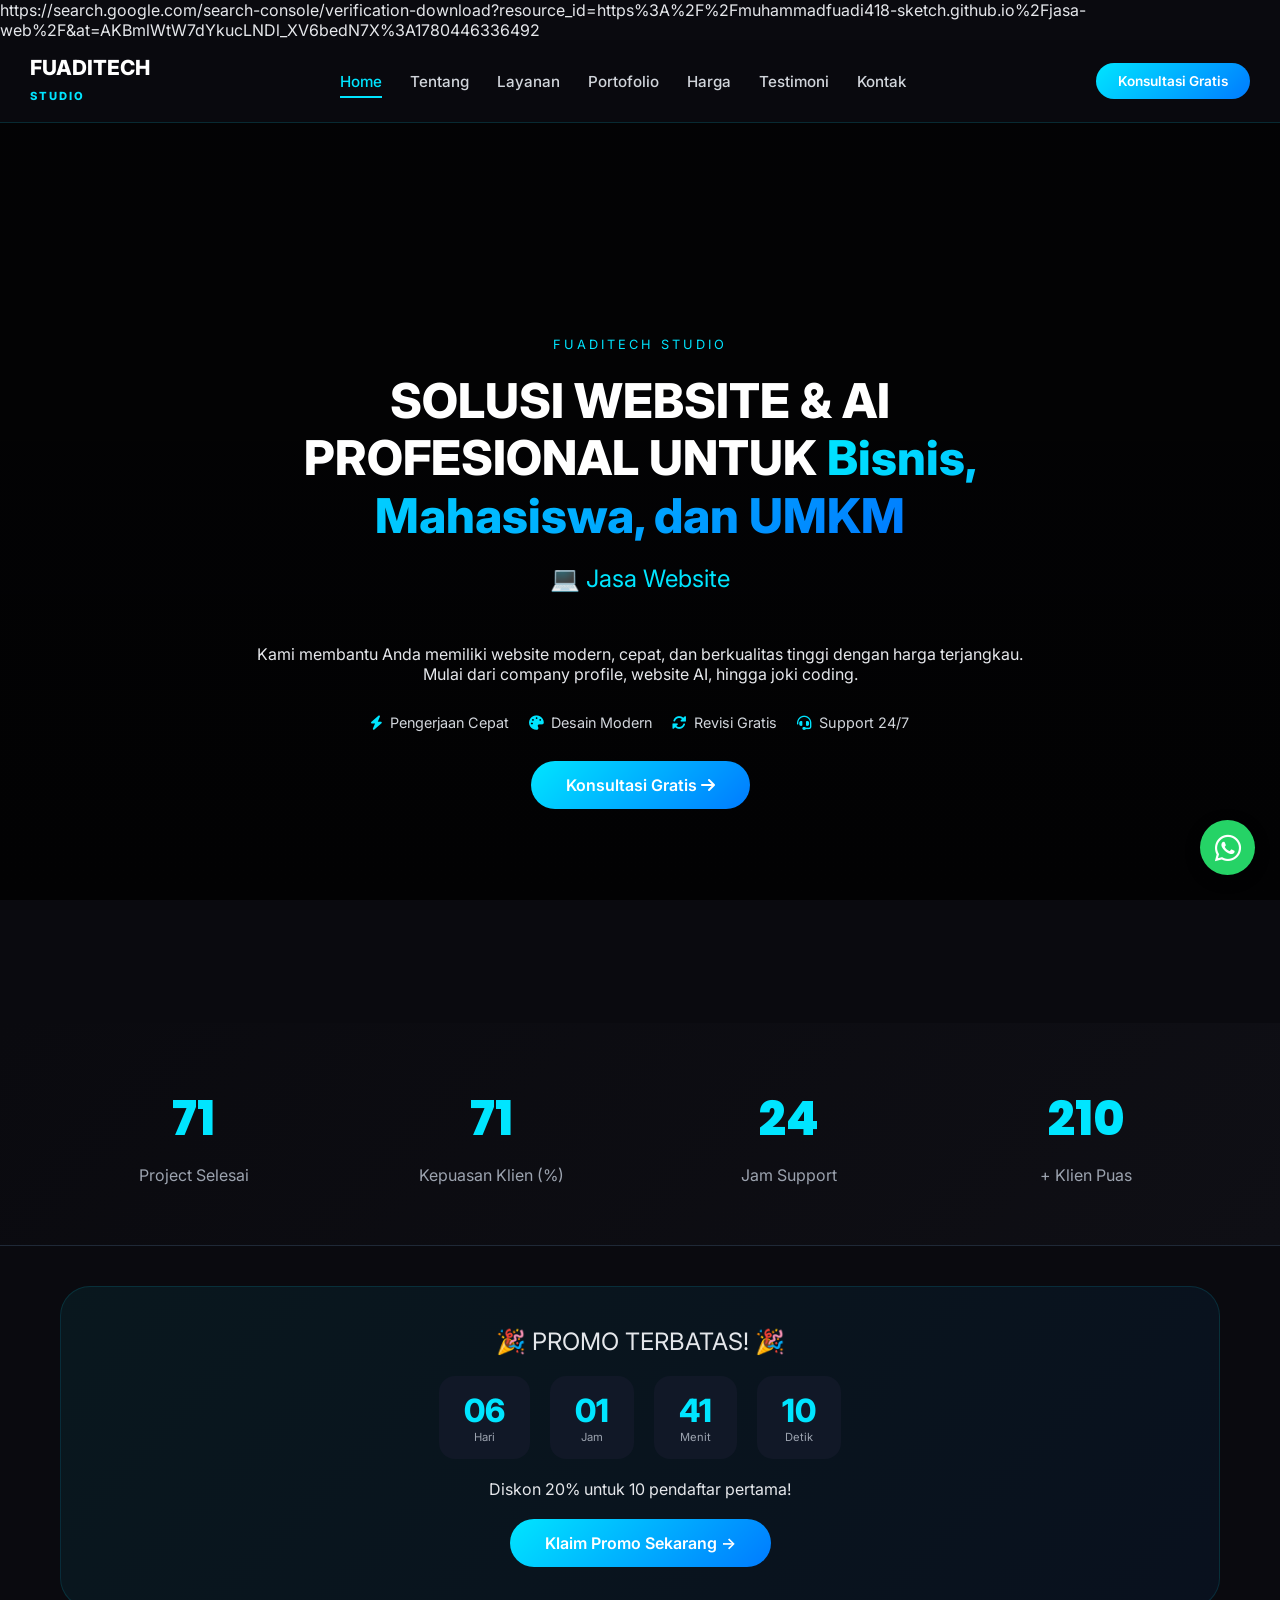
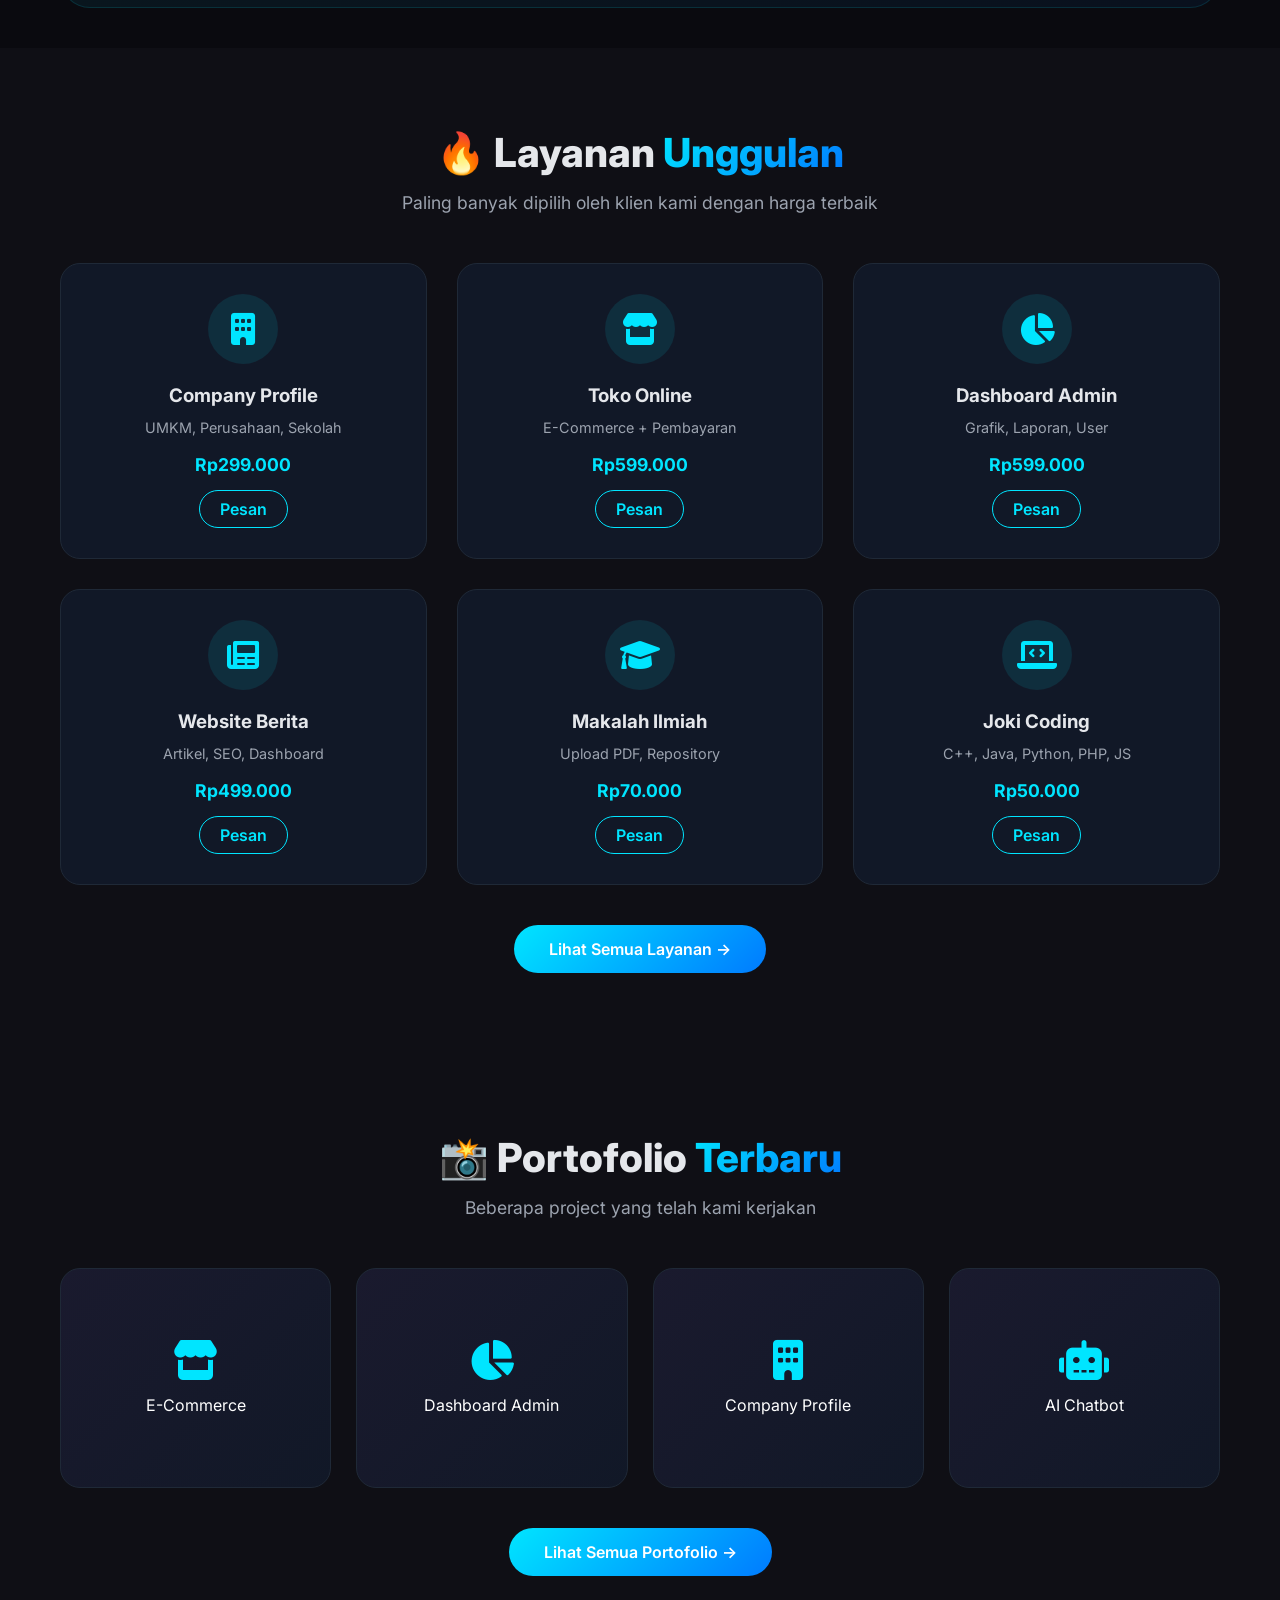
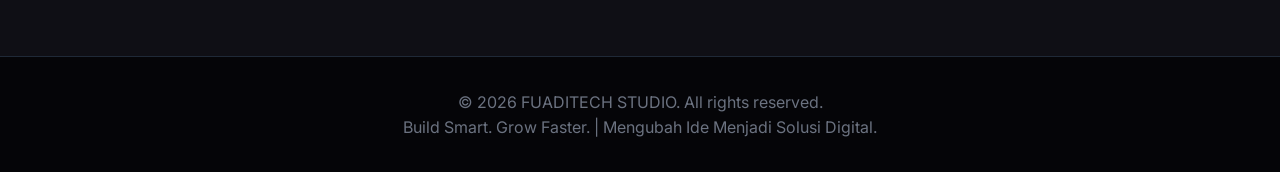
==== commit 2f9a1c0b: "Update index.html" ====
--- a/index.html
+++ b/index.html
@@ -1,6 +1,7 @@
 <!DOCTYPE html>
 <html lang="id">
 <head>
+    https://search.google.com/search-console/verification-download?resource_id=https%3A%2F%2Fmuhammadfuadi418-sketch.github.io%2Fjasa-web%2F&at=AKBmlWtW7dYkucLNDl_XV6bedN7X%3A1780446336492
     <meta charset="UTF-8" />
     <meta name="viewport" content="width=device-width, initial-scale=1.0" />
     <title>Home | FUADITECH STUDIO</title>
--- a/css/style.css
+++ b/css/style.css
@@ -0,0 +1,893 @@
+/* ========================================
+   FUADITECH STUDIO - CSS GLOBAL
+   Digunakan untuk SEMUA halaman
+   ======================================== */
+
+/* ===== RESET & BASE ===== */
+* {
+    margin: 0;
+    padding: 0;
+    box-sizing: border-box;
+}
+
+body {
+    font-family: 'Inter', sans-serif;
+    background: #0A0A0F;
+    color: #E5E7EB;
+    scroll-behavior: smooth;
+}
+
+.container {
+    max-width: 1200px;
+    margin: 0 auto;
+    padding: 0 20px;
+}
+
+a {
+    text-decoration: none;
+    color: inherit;
+}
+
+/* ===== TYPOGRAPHY ===== */
+.section-title {
+    text-align: center;
+    font-size: 2.5rem;
+    font-weight: 800;
+    margin-bottom: 15px;
+}
+
+.section-title .gradient-text {
+    background: linear-gradient(135deg, #00E5FF, #007BFF);
+    background-clip: text;
+    -webkit-background-clip: text;
+    color: transparent;
+}
+
+.section-sub {
+    text-align: center;
+    color: #9CA3AF;
+    font-size: 1.1rem;
+    margin-bottom: 50px;
+}
+
+.gradient-text {
+    background: linear-gradient(135deg, #00E5FF, #007BFF);
+    background-clip: text;
+    -webkit-background-clip: text;
+    color: transparent;
+}
+
+/* ===== NAVBAR ===== */
+.navbar {
+    background: rgba(10, 10, 15, 0.95);
+    backdrop-filter: blur(12px);
+    position: sticky;
+    top: 0;
+    z-index: 1000;
+    border-bottom: 1px solid rgba(0, 229, 255, 0.15);
+    padding: 16px 30px;
+}
+
+.nav-container {
+    display: flex;
+    justify-content: space-between;
+    align-items: center;
+    max-width: 1400px;
+    margin: 0 auto;
+}
+
+.logo {
+    font-size: 1.3rem;
+    font-weight: 800;
+    line-height: 1.2;
+    color: white;
+}
+
+.logo .logo-studio {
+    color: #00E5FF;
+    font-size: 0.7rem;
+    letter-spacing: 2px;
+}
+
+.nav-links {
+    display: flex;
+    gap: 28px;
+    list-style: none;
+}
+
+.nav-links a {
+    text-decoration: none;
+    color: #D1D5DB;
+    font-weight: 500;
+    transition: 0.3s;
+    font-size: 0.95rem;
+    padding: 5px 0;
+    border-bottom: 2px solid transparent;
+}
+
+.nav-links a:hover,
+.nav-links a.active {
+    color: #00E5FF;
+    border-bottom-color: #00E5FF;
+}
+
+.btn-konsultasi {
+    background: linear-gradient(135deg, #00E5FF, #007BFF);
+    padding: 10px 22px;
+    border-radius: 40px;
+    text-decoration: none;
+    color: white;
+    font-weight: 600;
+    font-size: 0.85rem;
+    transition: 0.3s;
+}
+
+.btn-konsultasi:hover {
+    transform: translateY(-2px);
+    box-shadow: 0 5px 20px rgba(0, 229, 255, 0.4);
+}
+
+.hamburger {
+    display: none;
+    font-size: 28px;
+    cursor: pointer;
+    color: white;
+}
+
+/* ===== PAGE BANNER (Untuk halaman selain Home) ===== */
+.page-banner {
+    padding: 60px 0;
+    text-align: center;
+    background: linear-gradient(135deg, #0A0A0F, #111827);
+    border-bottom: 1px solid #1F2937;
+}
+
+.page-banner h1 {
+    font-size: 3rem;
+    font-weight: 800;
+}
+
+.page-banner p {
+    color: #9CA3AF;
+    margin-top: 10px;
+}
+
+/* ===== BUTTONS ===== */
+.btn-primary {
+    background: linear-gradient(135deg, #00E5FF, #007BFF);
+    padding: 14px 35px;
+    border-radius: 40px;
+    text-decoration: none;
+    color: white;
+    font-weight: 600;
+    transition: 0.3s;
+    display: inline-block;
+    border: none;
+    cursor: pointer;
+}
+
+.btn-primary:hover {
+    transform: translateY(-2px);
+    box-shadow: 0 5px 25px rgba(0, 229, 255, 0.4);
+}
+
+.btn-outline {
+    border: 1.5px solid #00E5FF;
+    padding: 12px 30px;
+    border-radius: 40px;
+    text-decoration: none;
+    color: #00E5FF;
+    font-weight: 600;
+    transition: 0.3s;
+    display: inline-block;
+    background: transparent;
+    cursor: pointer;
+}
+
+.btn-outline:hover {
+    background: rgba(0, 229, 255, 0.1);
+}
+
+.btn-small {
+    display: inline-block;
+    padding: 8px 20px;
+    border: 1px solid #00E5FF;
+    border-radius: 30px;
+    color: #00E5FF;
+    text-decoration: none;
+    transition: 0.3s;
+    font-weight: 600;
+}
+
+.btn-small:hover {
+    background: #00E5FF;
+    color: #0A0A0F;
+}
+
+.btn-card {
+    display: inline-block;
+    padding: 10px 20px;
+    border-radius: 30px;
+    text-decoration: none;
+    font-weight: 600;
+    border: 1px solid #00E5FF;
+    color: #00E5FF;
+    transition: 0.3s;
+}
+
+.btn-card:hover {
+    background: #00E5FF;
+    color: #0A0A0F;
+}
+
+/* ===== HERO (Home) ===== */
+.hero {
+    position: relative;
+    min-height: 100vh;
+    display: flex;
+    align-items: center;
+    background: linear-gradient(rgba(0, 0, 0, 0.7), rgba(0, 0, 0, 0.8)),
+        url('https://images.unsplash.com/photo-1587620962725-abab7fe55159?q=80&w=1931&auto=format') center/cover no-repeat;
+    background-attachment: fixed;
+}
+
+.hero-content {
+    text-align: center;
+    max-width: 800px;
+    margin: 0 auto;
+}
+
+.hero-title-small {
+    font-size: 0.8rem;
+    letter-spacing: 3px;
+    color: #00E5FF;
+    margin-bottom: 10px;
+}
+
+.hero h1 {
+    font-size: 3rem;
+    font-weight: 800;
+    line-height: 1.2;
+    margin: 20px 0;
+    color: white;
+}
+
+.typing-text {
+    font-size: 1.5rem;
+    color: #00E5FF;
+    margin-bottom: 20px;
+    min-height: 60px;
+}
+
+.hero-features {
+    display: flex;
+    justify-content: center;
+    flex-wrap: wrap;
+    gap: 20px;
+    margin: 30px 0;
+}
+
+.hero-features span {
+    display: flex;
+    align-items: center;
+    gap: 8px;
+    color: #D1D5DB;
+    font-size: 0.9rem;
+}
+
+.hero-features i {
+    color: #00E5FF;
+}
+
+/* ===== COUNTER ===== */
+.counter-section {
+    background: linear-gradient(135deg, #0A0A0F, #0F0F15);
+    padding: 60px 0;
+    border-bottom: 1px solid #1F2937;
+}
+
+.counter-grid {
+    display: grid;
+    grid-template-columns: repeat(4, 1fr);
+    gap: 30px;
+    text-align: center;
+}
+
+.counter-number {
+    font-size: 3rem;
+    font-weight: 800;
+    color: #00E5FF;
+    font-family: 'Poppins', sans-serif;
+}
+
+.counter-label {
+    color: #9CA3AF;
+    margin-top: 10px;
+}
+
+/* ===== PROMO COUNTDOWN ===== */
+.promo-section {
+    background: linear-gradient(135deg, #00E5FF10, #007BFF10);
+    padding: 40px 0;
+    border-radius: 30px;
+    margin: 40px auto;
+    text-align: center;
+    border: 1px solid #00E5FF20;
+}
+
+.promo-title {
+    font-size: 1.5rem;
+    margin-bottom: 20px;
+}
+
+.countdown {
+    display: flex;
+    justify-content: center;
+    gap: 20px;
+    flex-wrap: wrap;
+}
+
+.countdown-item {
+    background: #111827;
+    padding: 15px 25px;
+    border-radius: 16px;
+    min-width: 80px;
+}
+
+.countdown-number {
+    font-size: 2rem;
+    font-weight: 800;
+    color: #00E5FF;
+}
+
+.countdown-label {
+    font-size: 0.7rem;
+    color: #9CA3AF;
+}
+
+/* ===== LAYANAN ===== */
+.layanan {
+    padding: 80px 0;
+    background: #0F0F15;
+    text-align: center;
+}
+
+.layanan-grid {
+    display: grid;
+    grid-template-columns: repeat(auto-fit, minmax(280px, 1fr));
+    gap: 30px;
+    margin-top: 30px;
+}
+
+.layanan-card {
+    background: #111827;
+    border-radius: 20px;
+    padding: 30px;
+    border: 1px solid #1F2937;
+    transition: 0.3s;
+    text-align: center;
+}
+
+.layanan-card:hover {
+    border-color: #00E5FF;
+    transform: translateY(-5px);
+}
+
+.layanan-card .icon {
+    width: 70px;
+    height: 70px;
+    background: rgba(0, 229, 255, 0.1);
+    border-radius: 50%;
+    display: flex;
+    align-items: center;
+    justify-content: center;
+    margin: 0 auto 20px;
+}
+
+.layanan-card .icon i {
+    font-size: 32px;
+    color: #00E5FF;
+}
+
+.layanan-card h3 {
+    margin-bottom: 12px;
+}
+
+.layanan-card p {
+    color: #9CA3AF;
+    font-size: 0.9rem;
+    margin-bottom: 18px;
+}
+
+.layanan-card .price {
+    color: #00E5FF;
+    font-weight: 700;
+    font-size: 1.1rem;
+    margin-bottom: 15px;
+}
+
+/* ===== PORTOFOLIO ===== */
+.portofolio {
+    padding: 80px 0;
+    background: #0F0F15;
+    text-align: center;
+}
+
+.portofolio-grid {
+    display: grid;
+    grid-template-columns: repeat(4, 1fr);
+    gap: 25px;
+    margin-top: 30px;
+}
+
+.portofolio-card {
+    background: linear-gradient(135deg, #1A1A2E, #111827);
+    border-radius: 20px;
+    height: 220px;
+    display: flex;
+    align-items: center;
+    justify-content: center;
+    border: 1px solid #1F2937;
+    transition: 0.3s;
+}
+
+.portofolio-card:hover {
+    border-color: #00E5FF;
+    transform: translateY(-5px);
+}
+
+.portofolio-overlay {
+    text-align: center;
+}
+
+.portofolio-overlay i {
+    font-size: 40px;
+    color: #00E5FF;
+    display: block;
+    margin-bottom: 15px;
+}
+
+.portofolio-overlay span {
+    color: white;
+}
+
+/* ===== HARGA ===== */
+.harga {
+    padding: 80px 0;
+    background: #0A0A0F;
+    text-align: center;
+}
+
+.harga-grid {
+    display: grid;
+    grid-template-columns: repeat(4, 1fr);
+    gap: 25px;
+    margin-top: 30px;
+}
+
+.harga-card {
+    background: #111827;
+    border-radius: 24px;
+    padding: 30px 20px;
+    border: 1px solid #1F2937;
+    transition: 0.3s;
+    position: relative;
+    text-align: center;
+}
+
+.harga-card:hover {
+    transform: translateY(-5px);
+    border-color: #00E5FF;
+}
+
+.harga-card.popular {
+    border: 2px solid #00E5FF;
+    transform: scale(1.02);
+}
+
+.popular-badge {
+    background: #00E5FF;
+    color: #0A0A0F;
+    display: inline-block;
+    padding: 4px 16px;
+    border-radius: 30px;
+    font-size: 0.7rem;
+    font-weight: 700;
+    margin-bottom: 10px;
+}
+
+.harga-card h3 {
+    font-size: 1.3rem;
+    margin-bottom: 15px;
+}
+
+.harga-card .price {
+    font-size: 1.8rem;
+    font-weight: 800;
+    color: #00E5FF;
+    margin: 15px 0;
+}
+
+.harga-card ul {
+    list-style: none;
+    text-align: left;
+    margin: 20px 0;
+}
+
+.harga-card li {
+    margin: 10px 0;
+    display: flex;
+    align-items: center;
+    gap: 10px;
+    color: #D1D5DB;
+    font-size: 0.85rem;
+}
+
+.harga-card li i {
+    color: #00E5FF;
+    width: 20px;
+}
+
+/* ===== TESTIMONI ===== */
+.testimoni {
+    padding: 80px 0;
+    background: #0F0F15;
+    text-align: center;
+}
+
+.testimoni-grid {
+    display: grid;
+    grid-template-columns: repeat(3, 1fr);
+    gap: 30px;
+    margin-top: 30px;
+}
+
+.testimoni-card {
+    background: #111827;
+    border-radius: 20px;
+    padding: 30px;
+    border: 1px solid #1F2937;
+    text-align: center;
+}
+
+.testimoni-card i {
+    color: #00E5FF;
+    font-size: 2rem;
+    margin-bottom: 15px;
+    opacity: 0.5;
+}
+
+.testimoni-card p {
+    color: #D1D5DB;
+    line-height: 1.6;
+    margin-bottom: 15px;
+}
+
+.testimoni-card h4 {
+    margin-bottom: 5px;
+}
+
+.testimoni-card span {
+    color: #9CA3AF;
+    font-size: 0.8rem;
+}
+
+/* ===== FAQ ===== */
+.faq-section {
+    padding: 80px 0;
+    background: #0A0A0F;
+}
+
+.faq-grid {
+    max-width: 800px;
+    margin: 0 auto;
+}
+
+.faq-item {
+    background: #111827;
+    border-radius: 16px;
+    margin-bottom: 15px;
+    border: 1px solid #1F2937;
+}
+
+.faq-question {
+    padding: 20px;
+    display: flex;
+    justify-content: space-between;
+    align-items: center;
+    cursor: pointer;
+    font-weight: 600;
+}
+
+.faq-question i {
+    transition: 0.3s;
+    color: #00E5FF;
+}
+
+.faq-answer {
+    padding: 0 20px;
+    max-height: 0;
+    overflow: hidden;
+    transition: 0.3s;
+    color: #9CA3AF;
+}
+
+.faq-item.active .faq-answer {
+    padding: 0 20px 20px 20px;
+    max-height: 200px;
+}
+
+.faq-item.active .faq-question i {
+    transform: rotate(180deg);
+}
+
+/* ===== CLIENT LOGO ===== */
+.clients-section {
+    padding: 60px 0;
+    background: #0F0F15;
+    overflow: hidden;
+    text-align: center;
+}
+
+.logo-slider {
+    display: flex;
+    gap: 50px;
+    animation: slide 20s linear infinite;
+    width: fit-content;
+}
+
+.logo-slider img {
+    height: 50px;
+    opacity: 0.4;
+    transition: 0.3s;
+}
+
+.logo-slider img:hover {
+    opacity: 1;
+}
+
+@keyframes slide {
+    0% {
+        transform: translateX(0);
+    }
+    100% {
+        transform: translateX(-50%);
+    }
+}
+
+/* ===== KONTAK ===== */
+.kontak {
+    padding: 80px 0;
+    background: #0A0A0F;
+}
+
+.kontak-wrapper {
+    display: grid;
+    grid-template-columns: 1fr 1fr;
+    gap: 50px;
+    background: #111827;
+    border-radius: 30px;
+    padding: 50px;
+    border: 1px solid #1F2937;
+}
+
+.kontak-info {
+    text-align: left;
+}
+
+.kontak-info h2 {
+    font-size: 2rem;
+    margin-bottom: 15px;
+}
+
+.kontak-info p {
+    color: #9CA3AF;
+    margin-bottom: 30px;
+}
+
+.info-item {
+    margin: 15px 0;
+    display: flex;
+    align-items: center;
+    gap: 12px;
+}
+
+.info-item i {
+    color: #00E5FF;
+    width: 25px;
+}
+
+.social {
+    margin-top: 30px;
+    display: flex;
+    gap: 20px;
+}
+
+.social a {
+    color: #9CA3AF;
+    font-size: 1.5rem;
+    transition: 0.3s;
+}
+
+.social a:hover {
+    color: #00E5FF;
+    transform: translateY(-3px);
+}
+
+.kontak-form input,
+.kontak-form textarea {
+    width: 100%;
+    padding: 14px;
+    margin: 10px 0;
+    background: #0A0A0F;
+    border: 1px solid #1F2937;
+    border-radius: 12px;
+    color: white;
+    font-family: inherit;
+}
+
+.kontak-form input:focus,
+.kontak-form textarea:focus {
+    outline: none;
+    border-color: #00E5FF;
+}
+
+.btn-submit {
+    width: 100%;
+    background: linear-gradient(135deg, #00E5FF, #007BFF);
+    padding: 14px;
+    border: none;
+    border-radius: 40px;
+    color: white;
+    font-weight: 600;
+    cursor: pointer;
+    transition: 0.3s;
+}
+
+.btn-submit:hover {
+    transform: translateY(-2px);
+    box-shadow: 0 5px 20px rgba(0, 229, 255, 0.4);
+}
+
+/* ===== FOOTER ===== */
+footer {
+    background: #050508;
+    text-align: center;
+    padding: 30px;
+    border-top: 1px solid #1F2937;
+}
+
+footer p {
+    color: #6B7280;
+    margin: 5px 0;
+}
+
+/* ===== FLOATING WHATSAPP ===== */
+.wa-float {
+    position: fixed;
+    bottom: 25px;
+    right: 25px;
+    background: #25D366;
+    width: 55px;
+    height: 55px;
+    border-radius: 50%;
+    display: flex;
+    align-items: center;
+    justify-content: center;
+    color: white;
+    font-size: 30px;
+    text-decoration: none;
+    z-index: 99;
+    box-shadow: 0 4px 15px rgba(0, 0, 0, 0.3);
+    transition: 0.3s;
+}
+
+.wa-float:hover {
+    transform: scale(1.1);
+}
+
+/* ===== BACK TO TOP ===== */
+.back-to-top {
+    position: fixed;
+    bottom: 100px;
+    right: 25px;
+    background: #00E5FF;
+    width: 45px;
+    height: 45px;
+    border-radius: 50%;
+    display: flex;
+    align-items: center;
+    justify-content: center;
+    color: #0A0A0F;
+    text-decoration: none;
+    opacity: 0;
+    visibility: hidden;
+    transition: 0.3s;
+    z-index: 99;
+}
+
+.back-to-top.show {
+    opacity: 1;
+    visibility: visible;
+}
+
+/* ========================================
+   RESPONSIVE
+   ======================================== */
+
+@media (max-width: 1024px) {
+    .counter-grid {
+        grid-template-columns: repeat(2, 1fr);
+    }
+    .portofolio-grid {
+        grid-template-columns: repeat(2, 1fr);
+    }
+    .harga-grid {
+        grid-template-columns: repeat(2, 1fr);
+    }
+    .testimoni-grid {
+        grid-template-columns: repeat(2, 1fr);
+    }
+    .kontak-wrapper {
+        grid-template-columns: 1fr;
+    }
+}
+
+@media (max-width: 768px) {
+    .nav-links {
+        display: none;
+        flex-direction: column;
+        background: #0F0F15;
+        position: absolute;
+        top: 70px;
+        left: 0;
+        width: 100%;
+        padding: 20px;
+        gap: 15px;
+        border-bottom: 1px solid #1F2937;
+    }
+    .nav-links.active {
+        display: flex;
+    }
+    .hamburger {
+        display: block;
+    }
+    .btn-konsultasi {
+        display: none;
+    }
+    .hero h1 {
+        font-size: 2rem;
+    }
+    .page-banner h1 {
+        font-size: 2rem;
+    }
+    .counter-grid {
+        grid-template-columns: 1fr;
+    }
+    .portofolio-grid {
+        grid-template-columns: 1fr;
+    }
+    .harga-grid {
+        grid-template-columns: 1fr;
+    }
+    .testimoni-grid {
+        grid-template-columns: 1fr;
+    }
+    .kontak-wrapper {
+        grid-template-columns: 1fr;
+        padding: 25px;
+    }
+    .harga-card.popular {
+        transform: scale(1);
+    }
+    .section-title {
+        font-size: 1.8rem;
+    }
+    .countdown-item {
+        min-width: 60px;
+        padding: 10px 15px;
+    }
+    .countdown-number {
+        font-size: 1.5rem;
+    }
+}
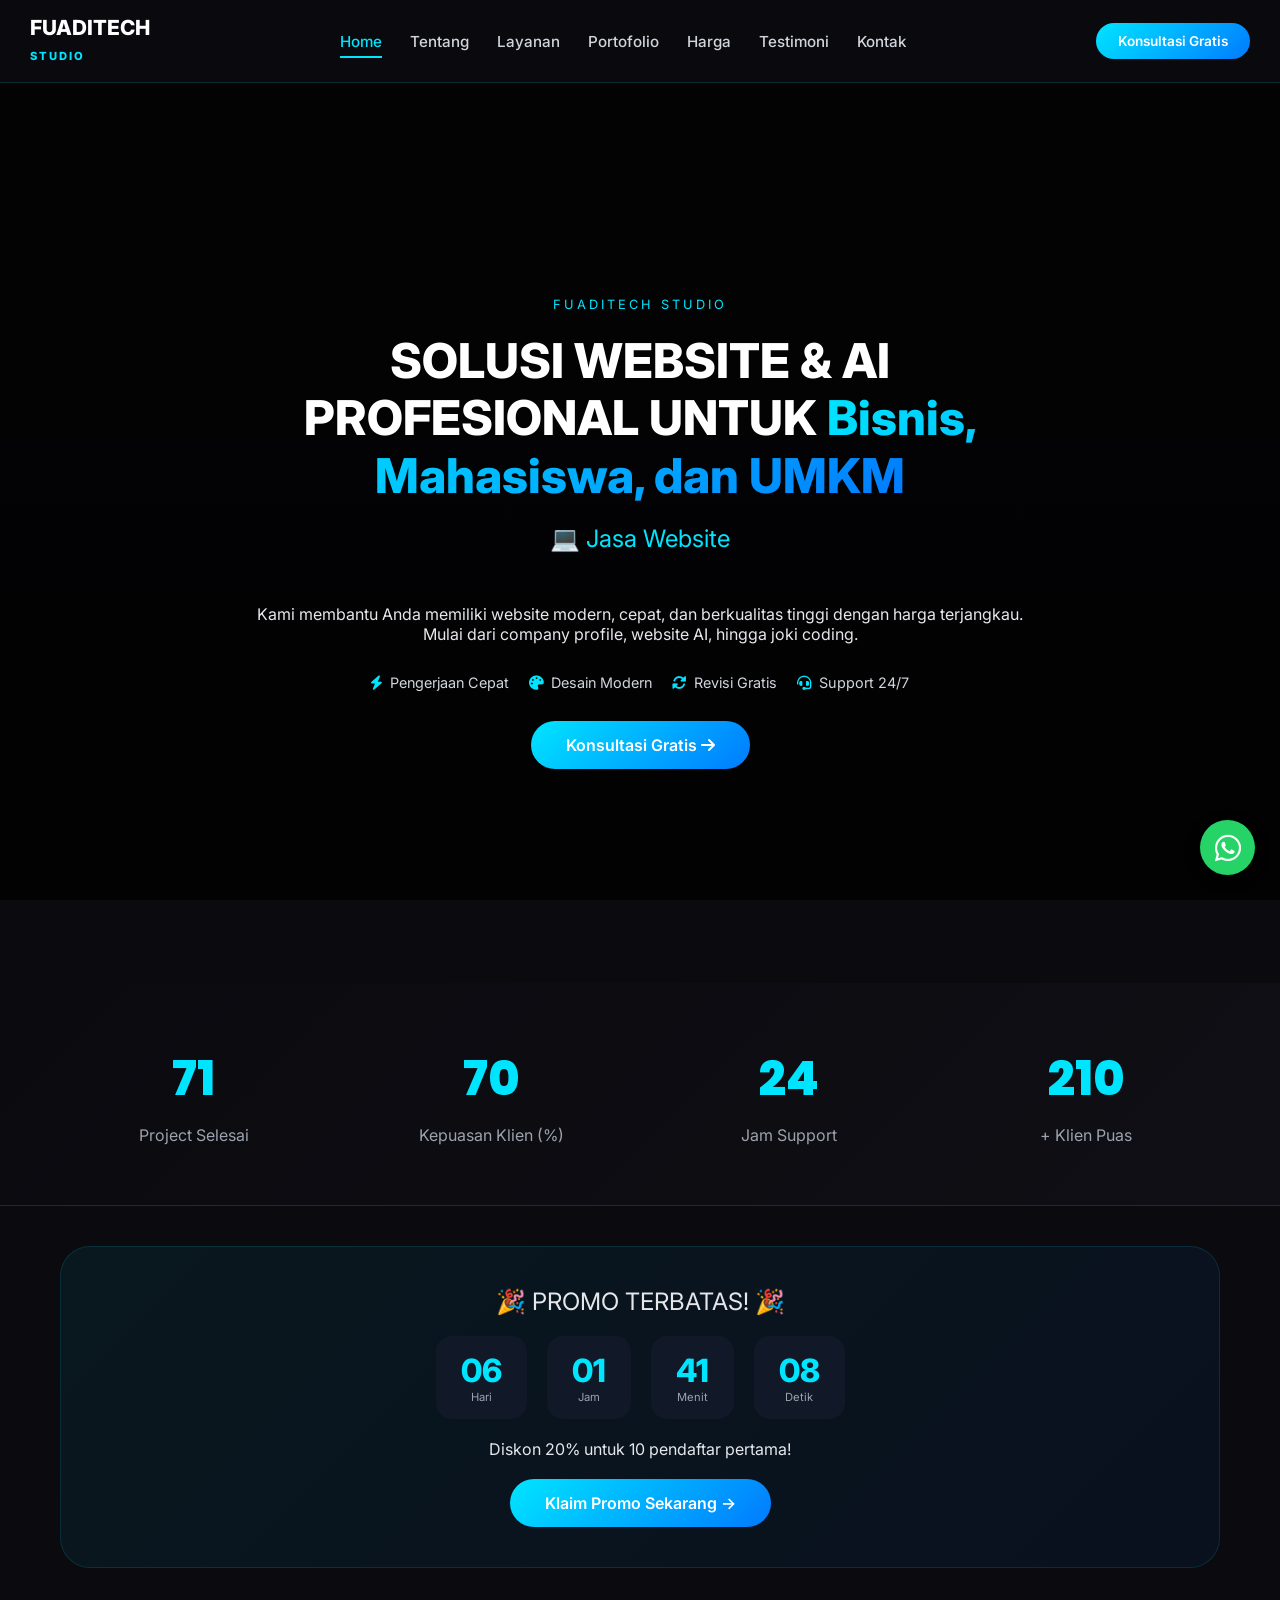
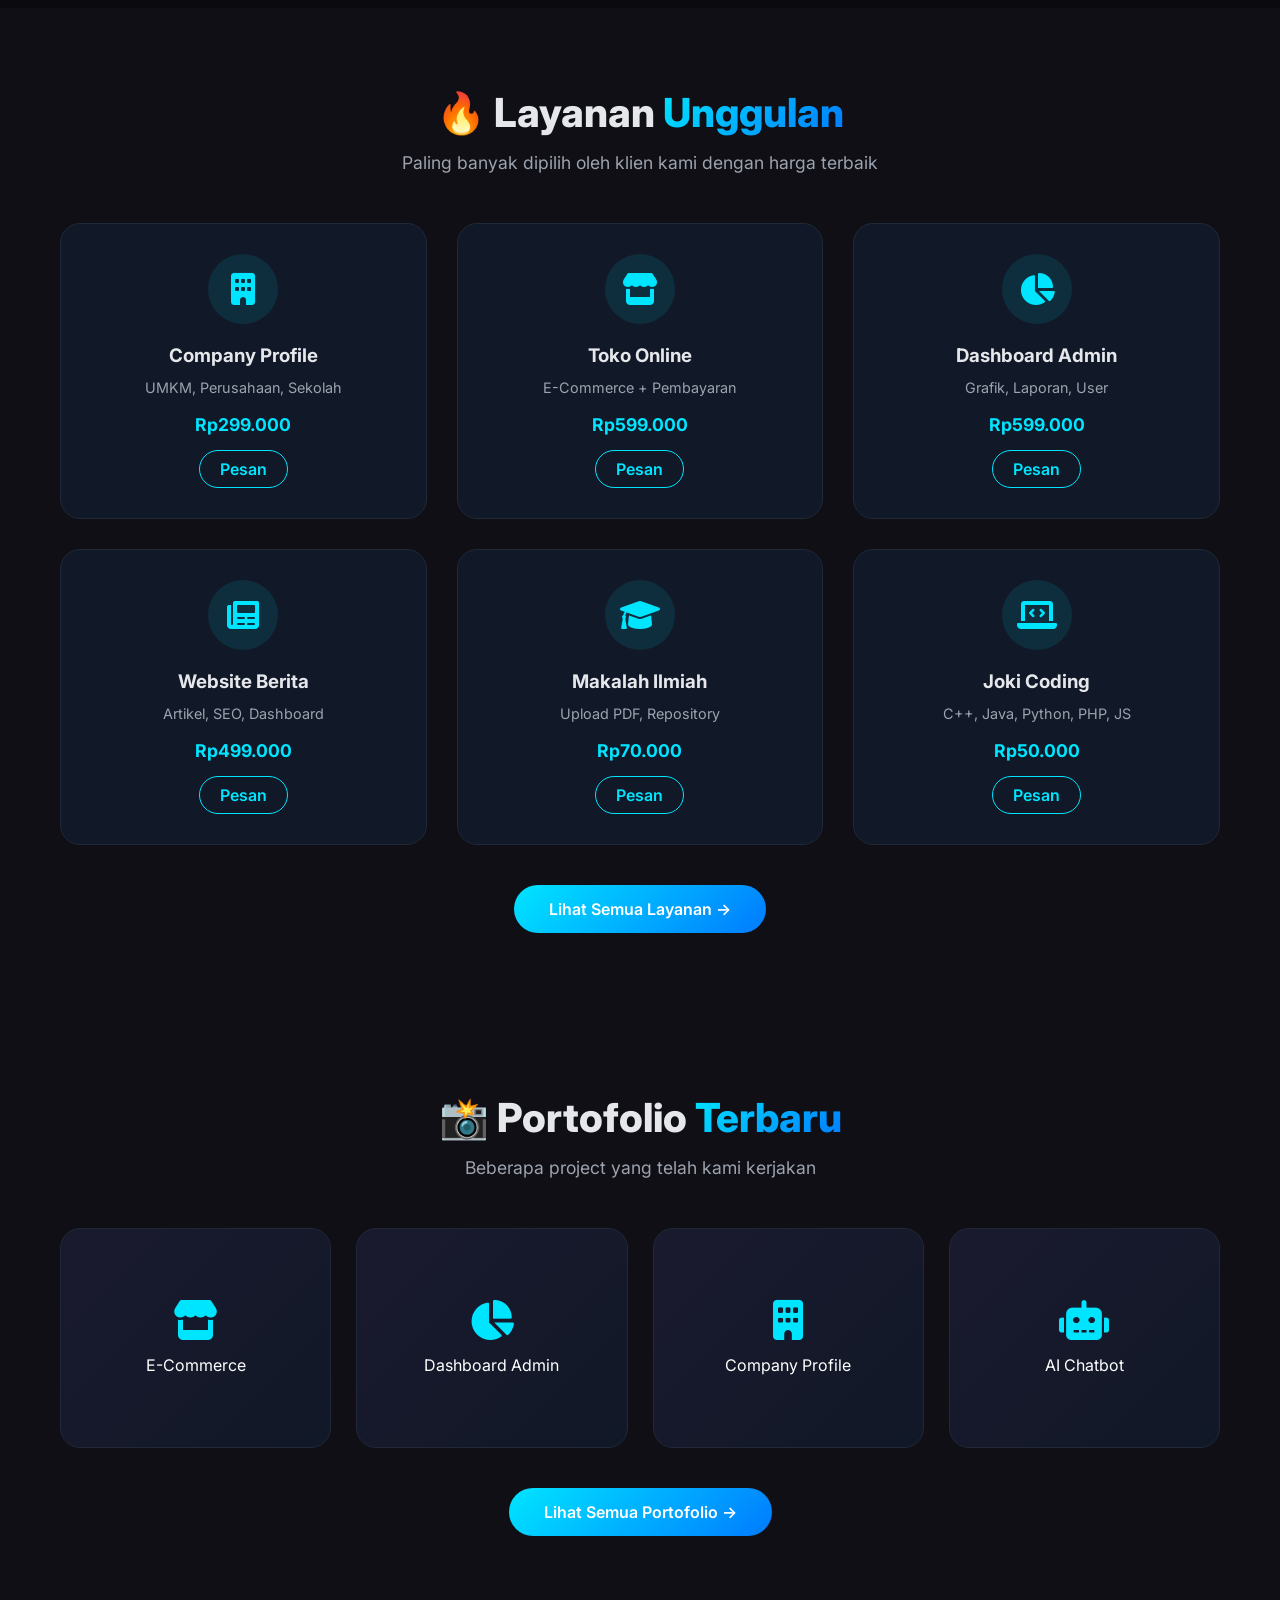
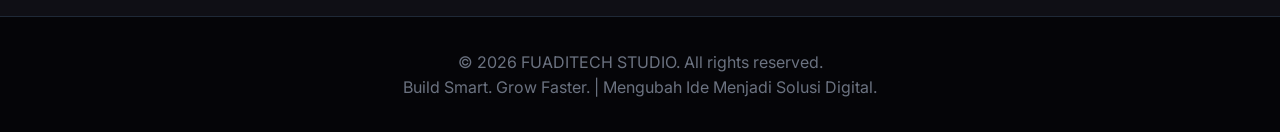
==== commit 8acf49e9: "Update index.html" ====
--- a/index.html
+++ b/index.html
@@ -1,23 +1,27 @@
 <!DOCTYPE html>
 <html lang="id">
 <head>
-    https://search.google.com/search-console/verification-download?resource_id=https%3A%2F%2Fmuhammadfuadi418-sketch.github.io%2Fjasa-web%2F&at=AKBmlWtW7dYkucLNDl_XV6bedN7X%3A1780446336492
     <meta charset="UTF-8" />
     <meta name="viewport" content="width=device-width, initial-scale=1.0" />
     <title>Home | FUADITECH STUDIO</title>
     <meta name="description" content="FUADITECH STUDIO - Jasa pembuatan website profesional, AI chatbot, joki coding murah." />
+    
+    <!-- META TAG VERIFIKASI GOOGLE SEARCH CONSOLE -->
+    <meta name="google-site-verification" content="gTUsJ1xBFUKIdPkE5XZQFL3G8loYzO-wnpz" />
+    
     <link rel="stylesheet" href="css/style.css" />
     <link rel="stylesheet" href="https://cdnjs.cloudflare.com/ajax/libs/font-awesome/6.0.0-beta3/css/all.min.css" />
     <link href="https://fonts.googleapis.com/css2?family=Inter:wght@300;400;500;600;700;800&family=Poppins:wght@500;600;700;800&display=swap" rel="stylesheet" />
+    
     <!-- Google tag (gtag.js) -->
     <script async src="https://www.googletagmanager.com/gtag/js?id=G-NK1B8P5EC0"></script>
     <script>
         window.dataLayer = window.dataLayer || [];
-
         function gtag() { dataLayer.push(arguments); }
         gtag('js', new Date());
         gtag('config', 'G-NK1B8P5EC0');
     </script>
+    
     <!-- Favicon -->
     <link rel="icon" type="image/svg+xml" href="data:image/svg+xml,%3Csvg xmlns='http://www.w3.org/2000/svg' viewBox='0 0 100 100'%3E%3Ctext y='.9em' font-size='90'%3E💻%3C/text%3E%3C/svg%3E">
 </head>
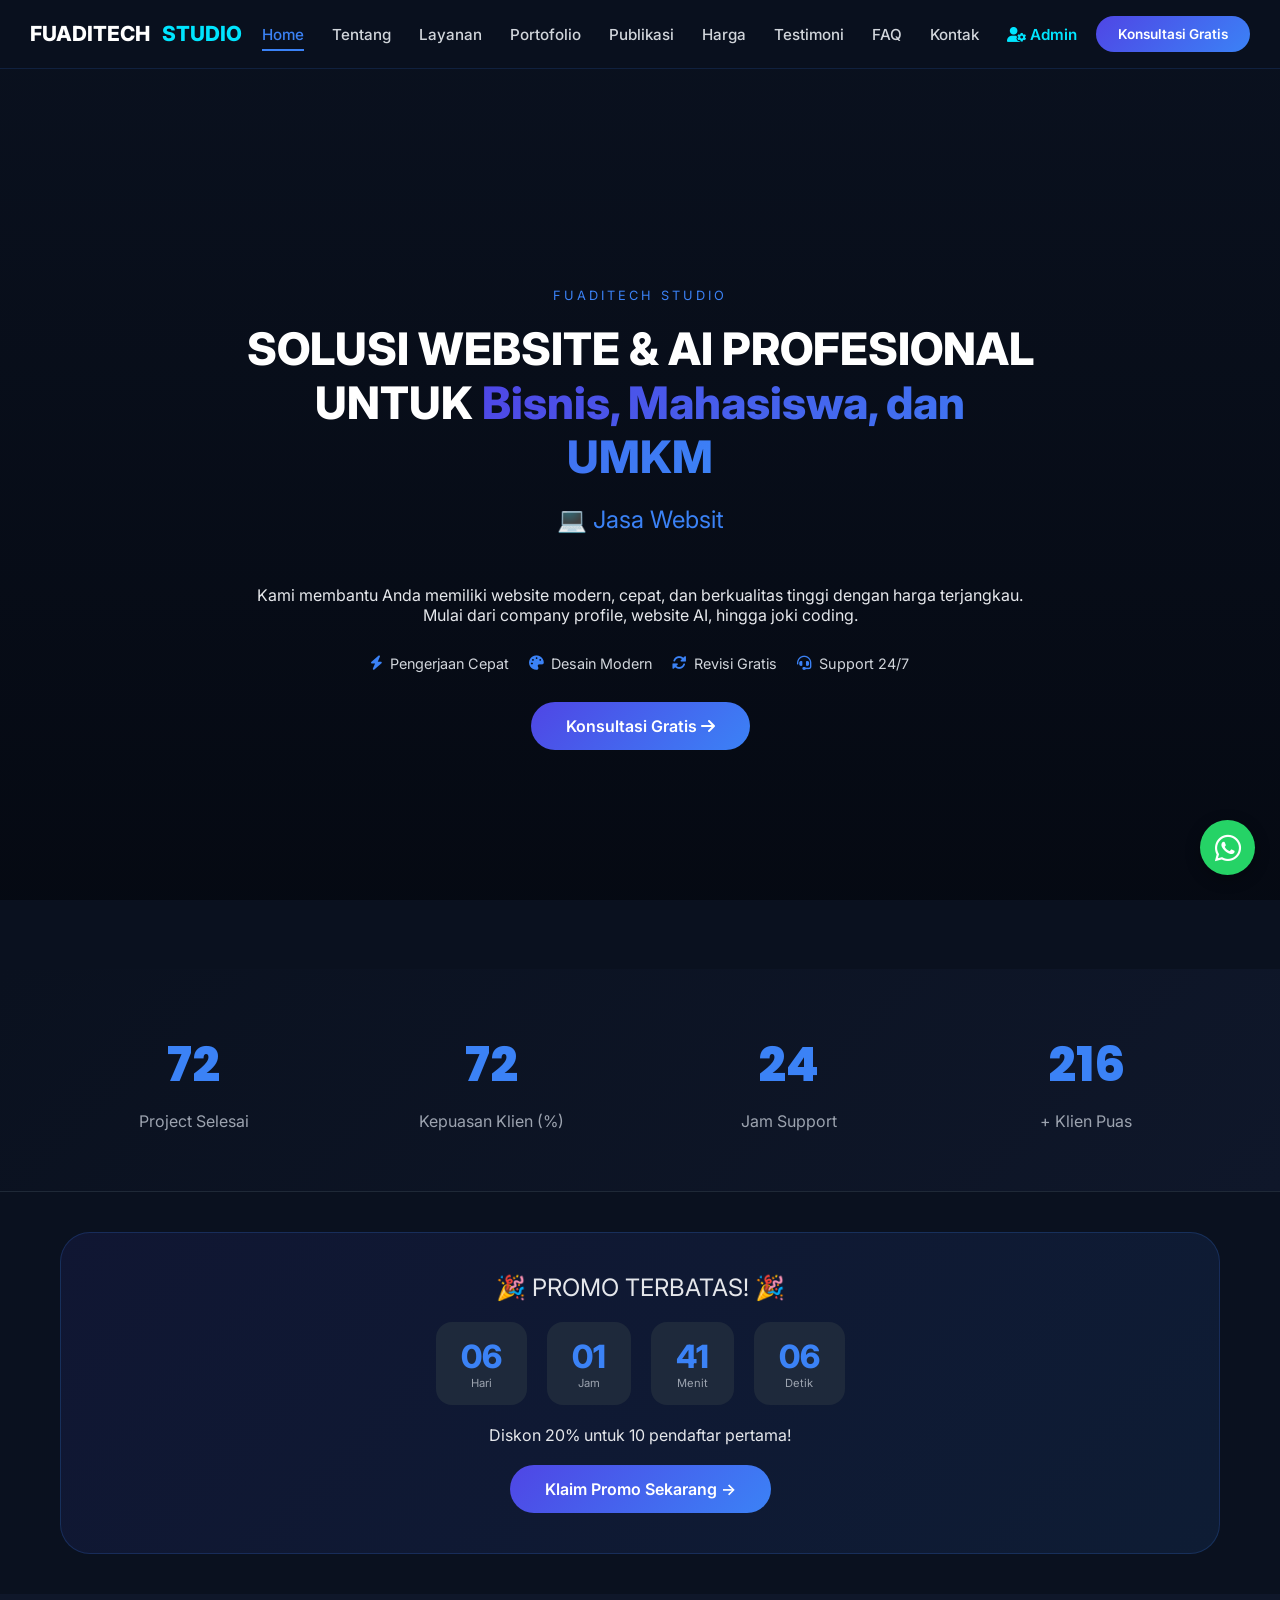
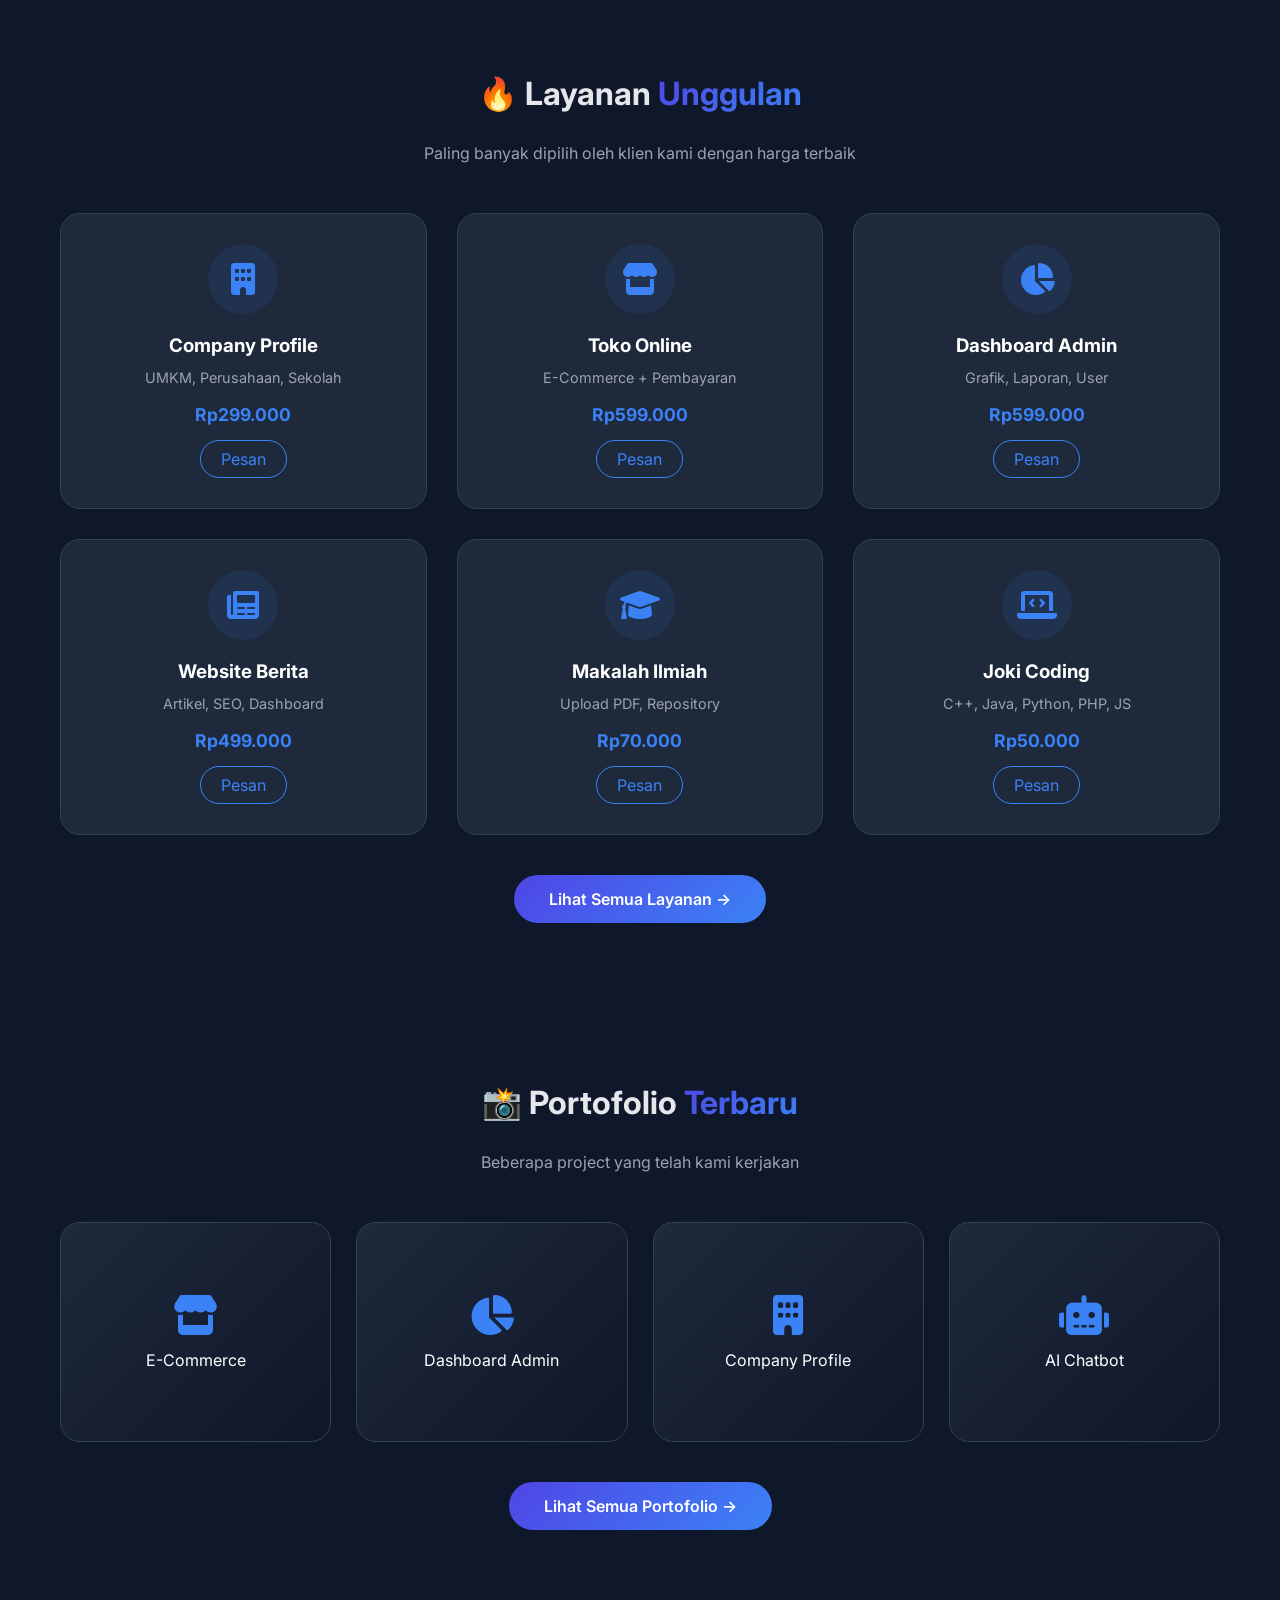
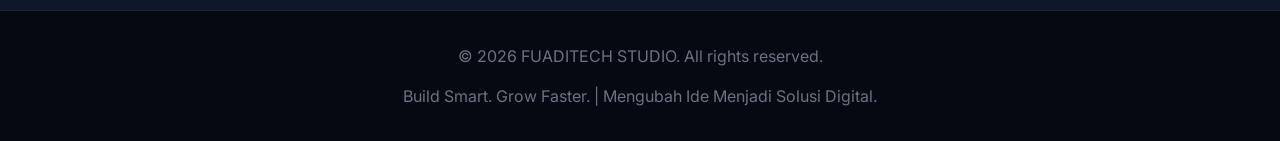
==== commit f4cf2d3e: "Update index.html" ====
--- a/index.html
+++ b/index.html
@@ -5,43 +5,40 @@
     <meta name="viewport" content="width=device-width, initial-scale=1.0" />
     <title>Home | FUADITECH STUDIO</title>
     <meta name="description" content="FUADITECH STUDIO - Jasa pembuatan website profesional, AI chatbot, joki coding murah." />
-    
-    <!-- META TAG VERIFIKASI GOOGLE SEARCH CONSOLE -->
     <meta name="google-site-verification" content="gTUsJ1xBFUKIdPkE5XZQFL3G8loYzO-wnpz" />
-    
     <link rel="stylesheet" href="css/style.css" />
     <link rel="stylesheet" href="https://cdnjs.cloudflare.com/ajax/libs/font-awesome/6.0.0-beta3/css/all.min.css" />
     <link href="https://fonts.googleapis.com/css2?family=Inter:wght@300;400;500;600;700;800&family=Poppins:wght@500;600;700;800&display=swap" rel="stylesheet" />
-    
-    <!-- Google tag (gtag.js) -->
     <script async src="https://www.googletagmanager.com/gtag/js?id=G-NK1B8P5EC0"></script>
     <script>
         window.dataLayer = window.dataLayer || [];
-        function gtag() { dataLayer.push(arguments); }
+        function gtag(){dataLayer.push(arguments);}
         gtag('js', new Date());
         gtag('config', 'G-NK1B8P5EC0');
     </script>
-    
-    <!-- Favicon -->
     <link rel="icon" type="image/svg+xml" href="data:image/svg+xml,%3Csvg xmlns='http://www.w3.org/2000/svg' viewBox='0 0 100 100'%3E%3Ctext y='.9em' font-size='90'%3E💻%3C/text%3E%3C/svg%3E">
 </head>
 <body>
 
-    <!-- ===== NAVBAR ===== -->
+    <!-- ===== NAVBAR (LOGO SUDAH DIPERBAIKI) ===== -->
     <nav class="navbar">
         <div class="nav-container">
             <div class="logo">
-                FUADITECH<br />
-                <span class="logo-studio">STUDIO</span>
+                <a href="index.html" style="text-decoration:none; color:white; font-size:1.3rem; font-weight:800;">
+                    FUADITECH <span style="color:#00E5FF;">STUDIO</span>
+                </a>
             </div>
             <ul class="nav-links" id="navLinks">
                 <li><a href="index.html" class="active">Home</a></li>
                 <li><a href="tentang.html">Tentang</a></li>
                 <li><a href="layanan.html">Layanan</a></li>
                 <li><a href="portofolio.html">Portofolio</a></li>
+                <li><a href="publikasi.html">Publikasi</a></li>
                 <li><a href="harga.html">Harga</a></li>
                 <li><a href="testimoni.html">Testimoni</a></li>
+                <li><a href="faq.html">FAQ</a></li>
                 <li><a href="kontak.html">Kontak</a></li>
+                <li><a href="admin/" style="color:#00E5FF; font-weight:600;"><i class="fas fa-user-cog"></i> Admin</a></li>
             </ul>
             <a href="https://wa.me/62882007027443" class="btn-konsultasi" target="_blank">Konsultasi Gratis</a>
             <div class="hamburger" id="hamburger"><i class="fas fa-bars"></i></div>
@@ -69,22 +66,10 @@
     <section class="counter-section">
         <div class="container">
             <div class="counter-grid">
-                <div class="counter-item">
-                    <div class="counter-number" data-target="150">0</div>
-                    <div class="counter-label">Project Selesai</div>
-                </div>
-                <div class="counter-item">
-                    <div class="counter-number" data-target="98">0</div>
-                    <div class="counter-label">Kepuasan Klien (%)</div>
-                </div>
-                <div class="counter-item">
-                    <div class="counter-number" data-target="24">0</div>
-                    <div class="counter-label">Jam Support</div>
-                </div>
-                <div class="counter-item">
-                    <div class="counter-number" data-target="500">0</div>
-                    <div class="counter-label">+ Klien Puas</div>
-                </div>
+                <div class="counter-item"><div class="counter-number" data-target="150">0</div><div class="counter-label">Project Selesai</div></div>
+                <div class="counter-item"><div class="counter-number" data-target="98">0</div><div class="counter-label">Kepuasan Klien (%)</div></div>
+                <div class="counter-item"><div class="counter-number" data-target="24">0</div><div class="counter-label">Jam Support</div></div>
+                <div class="counter-item"><div class="counter-number" data-target="500">0</div><div class="counter-label">+ Klien Puas</div></div>
             </div>
         </div>
     </section>
@@ -104,107 +89,48 @@
         </div>
     </div>
 
-    <!-- ===== LAYANAN UNGGULAN (Preview) ===== -->
+    <!-- ===== LAYANAN UNGGULAN ===== -->
     <section class="layanan">
         <div class="container">
             <h2 class="section-title">🔥 Layanan <span class="gradient-text">Unggulan</span></h2>
             <p class="section-sub">Paling banyak dipilih oleh klien kami dengan harga terbaik</p>
             <div class="layanan-grid">
-                <div class="layanan-card">
-                    <div class="icon"><i class="fas fa-building"></i></div>
-                    <h3>Company Profile</h3>
-                    <p>UMKM, Perusahaan, Sekolah</p>
-                    <div class="price">Rp299.000</div>
-                    <a href="https://wa.me/62882007027443" class="btn-small" target="_blank">Pesan</a>
-                </div>
-                <div class="layanan-card">
-                    <div class="icon"><i class="fas fa-store"></i></div>
-                    <h3>Toko Online</h3>
-                    <p>E-Commerce + Pembayaran</p>
-                    <div class="price">Rp599.000</div>
-                    <a href="https://wa.me/62882007027443" class="btn-small" target="_blank">Pesan</a>
-                </div>
-                <div class="layanan-card">
-                    <div class="icon"><i class="fas fa-chart-pie"></i></div>
-                    <h3>Dashboard Admin</h3>
-                    <p>Grafik, Laporan, User</p>
-                    <div class="price">Rp599.000</div>
-                    <a href="https://wa.me/62882007027443" class="btn-small" target="_blank">Pesan</a>
-                </div>
-                <div class="layanan-card">
-                    <div class="icon"><i class="fas fa-newspaper"></i></div>
-                    <h3>Website Berita</h3>
-                    <p>Artikel, SEO, Dashboard</p>
-                    <div class="price">Rp499.000</div>
-                    <a href="https://wa.me/62882007027443" class="btn-small" target="_blank">Pesan</a>
-                </div>
-                <div class="layanan-card">
-                    <div class="icon"><i class="fas fa-graduation-cap"></i></div>
-                    <h3>Makalah Ilmiah</h3>
-                    <p>Upload PDF, Repository</p>
-                    <div class="price">Rp70.000</div>
-                    <a href="https://wa.me/62882007027443" class="btn-small" target="_blank">Pesan</a>
-                </div>
-                <div class="layanan-card">
-                    <div class="icon"><i class="fas fa-laptop-code"></i></div>
-                    <h3>Joki Coding</h3>
-                    <p>C++, Java, Python, PHP, JS</p>
-                    <div class="price">Rp50.000</div>
-                    <a href="https://wa.me/62882007027443" class="btn-small" target="_blank">Pesan</a>
-                </div>
+                <div class="layanan-card"><div class="icon"><i class="fas fa-building"></i></div><h3>Company Profile</h3><p>UMKM, Perusahaan, Sekolah</p><div class="price">Rp299.000</div><a href="https://wa.me/62882007027443" class="btn-small" target="_blank">Pesan</a></div>
+                <div class="layanan-card"><div class="icon"><i class="fas fa-store"></i></div><h3>Toko Online</h3><p>E-Commerce + Pembayaran</p><div class="price">Rp599.000</div><a href="https://wa.me/62882007027443" class="btn-small" target="_blank">Pesan</a></div>
+                <div class="layanan-card"><div class="icon"><i class="fas fa-chart-pie"></i></div><h3>Dashboard Admin</h3><p>Grafik, Laporan, User</p><div class="price">Rp599.000</div><a href="https://wa.me/62882007027443" class="btn-small" target="_blank">Pesan</a></div>
+                <div class="layanan-card"><div class="icon"><i class="fas fa-newspaper"></i></div><h3>Website Berita</h3><p>Artikel, SEO, Dashboard</p><div class="price">Rp499.000</div><a href="https://wa.me/62882007027443" class="btn-small" target="_blank">Pesan</a></div>
+                <div class="layanan-card"><div class="icon"><i class="fas fa-graduation-cap"></i></div><h3>Makalah Ilmiah</h3><p>Upload PDF, Repository</p><div class="price">Rp70.000</div><a href="https://wa.me/62882007027443" class="btn-small" target="_blank">Pesan</a></div>
+                <div class="layanan-card"><div class="icon"><i class="fas fa-laptop-code"></i></div><h3>Joki Coding</h3><p>C++, Java, Python, PHP, JS</p><div class="price">Rp50.000</div><a href="https://wa.me/62882007027443" class="btn-small" target="_blank">Pesan</a></div>
             </div>
-            <div style="margin-top:40px;">
-                <a href="layanan.html" class="btn-primary">Lihat Semua Layanan →</a>
-            </div>
+            <div style="margin-top:40px;"><a href="layanan.html" class="btn-primary">Lihat Semua Layanan →</a></div>
         </div>
     </section>
 
-    <!-- ===== PORTOFOLIO (Preview) ===== -->
+    <!-- ===== PORTOFOLIO ===== -->
     <section class="portofolio">
         <div class="container">
             <h2 class="section-title">📸 Portofolio <span class="gradient-text">Terbaru</span></h2>
             <p class="section-sub">Beberapa project yang telah kami kerjakan</p>
             <div class="portofolio-grid">
-                <div class="portofolio-card">
-                    <div class="portofolio-overlay">
-                        <i class="fas fa-store"></i>
-                        <span>E-Commerce</span>
-                    </div>
-                </div>
-                <div class="portofolio-card">
-                    <div class="portofolio-overlay">
-                        <i class="fas fa-chart-pie"></i>
-                        <span>Dashboard Admin</span>
-                    </div>
-                </div>
-                <div class="portofolio-card">
-                    <div class="portofolio-overlay">
-                        <i class="fas fa-building"></i>
-                        <span>Company Profile</span>
-                    </div>
-                </div>
-                <div class="portofolio-card">
-                    <div class="portofolio-overlay">
-                        <i class="fas fa-robot"></i>
-                        <span>AI Chatbot</span>
-                    </div>
-                </div>
+                <div class="portofolio-card"><div class="portofolio-overlay"><i class="fas fa-store"></i><span>E-Commerce</span></div></div>
+                <div class="portofolio-card"><div class="portofolio-overlay"><i class="fas fa-chart-pie"></i><span>Dashboard Admin</span></div></div>
+                <div class="portofolio-card"><div class="portofolio-overlay"><i class="fas fa-building"></i><span>Company Profile</span></div></div>
+                <div class="portofolio-card"><div class="portofolio-overlay"><i class="fas fa-robot"></i><span>AI Chatbot</span></div></div>
             </div>
-            <div style="margin-top:40px;">
-                <a href="portofolio.html" class="btn-primary">Lihat Semua Portofolio →</a>
-            </div>
+            <div style="margin-top:40px;"><a href="portofolio.html" class="btn-primary">Lihat Semua Portofolio →</a></div>
         </div>
     </section>
 
     <!-- ===== FOOTER ===== -->
     <footer>
         <div class="container">
-            <p>© 2026 FUADITECH STUDIO. All rights reserved.</p>
-            <p>Build Smart. Grow Faster. | Mengubah Ide Menjadi Solusi Digital.</p>
+            <div style="display:flex; flex-direction:column; align-items:center; gap:10px;">
+                <p>© 2026 FUADITECH STUDIO. All rights reserved.</p>
+                <p>Build Smart. Grow Faster. | Mengubah Ide Menjadi Solusi Digital.</p>
+            </div>
         </div>
     </footer>
 
-    <!-- Floating WhatsApp -->
     <a href="https://wa.me/62882007027443" class="wa-float" target="_blank"><i class="fab fa-whatsapp"></i></a>
     <a href="#" class="back-to-top" id="backToTop"><i class="fas fa-arrow-up"></i></a>
 
--- a/css/style.css
+++ b/css/style.css
@@ -1,893 +1,101 @@
-/* ========================================
-   FUADITECH STUDIO - CSS GLOBAL
-   Digunakan untuk SEMUA halaman
-   ======================================== */
-
 /* ===== RESET & BASE ===== */
-* {
-    margin: 0;
-    padding: 0;
-    box-sizing: border-box;
-}
-
-body {
-    font-family: 'Inter', sans-serif;
-    background: #0A0A0F;
-    color: #E5E7EB;
-    scroll-behavior: smooth;
-}
-
-.container {
-    max-width: 1200px;
-    margin: 0 auto;
-    padding: 0 20px;
-}
-
-a {
-    text-decoration: none;
-    color: inherit;
-}
-
-/* ===== TYPOGRAPHY ===== */
-.section-title {
-    text-align: center;
-    font-size: 2.5rem;
-    font-weight: 800;
-    margin-bottom: 15px;
-}
-
-.section-title .gradient-text {
-    background: linear-gradient(135deg, #00E5FF, #007BFF);
-    background-clip: text;
-    -webkit-background-clip: text;
-    color: transparent;
-}
-
-.section-sub {
-    text-align: center;
-    color: #9CA3AF;
-    font-size: 1.1rem;
-    margin-bottom: 50px;
-}
-
-.gradient-text {
-    background: linear-gradient(135deg, #00E5FF, #007BFF);
-    background-clip: text;
-    -webkit-background-clip: text;
-    color: transparent;
-}
+* { margin: 0; padding: 0; box-sizing: border-box; }
+body { font-family: 'Inter', sans-serif; background: #0A111F; color: #E5E7EB; scroll-behavior: smooth; }
+.container { max-width: 1200px; margin: 0 auto; padding: 0 20px; }
+.section-title { text-align: center; font-size: 2rem; margin-bottom: 30px; }
+.section-sub { text-align: center; color: #9CA3AF; margin-bottom: 50px; }
+.gradient-text { background: linear-gradient(135deg, #4F46E5, #3B82F6); background-clip: text; -webkit-background-clip: text; color: transparent; }
 
 /* ===== NAVBAR ===== */
-.navbar {
-    background: rgba(10, 10, 15, 0.95);
-    backdrop-filter: blur(12px);
-    position: sticky;
-    top: 0;
-    z-index: 1000;
-    border-bottom: 1px solid rgba(0, 229, 255, 0.15);
-    padding: 16px 30px;
-}
+.navbar { background: rgba(10, 17, 31, 0.95); backdrop-filter: blur(12px); position: sticky; top: 0; z-index: 1000; border-bottom: 1px solid rgba(59, 130, 246, 0.15); padding: 16px 30px; }
+.nav-container { display: flex; justify-content: space-between; align-items: center; max-width: 1400px; margin: 0 auto; }
+.logo a { display: flex; align-items: center; gap: 12px; text-decoration: none; color: white; }
+.logo img { height: 40px; width: auto; object-fit: contain; }
+.logo { font-size: 1.3rem; font-weight: 800; line-height: 1.2; }
+.logo-studio { color: #3B82F6; font-size: 0.7rem; letter-spacing: 2px; }
+.nav-links { display: flex; gap: 28px; list-style: none; }
+.nav-links a { text-decoration: none; color: #D1D5DB; font-weight: 500; transition: 0.3s; font-size: 0.95rem; padding: 5px 0; border-bottom: 2px solid transparent; }
+.nav-links a:hover, .nav-links a.active { color: #3B82F6; border-bottom-color: #3B82F6; }
+.btn-konsultasi { background: linear-gradient(135deg, #4F46E5, #3B82F6); padding: 10px 22px; border-radius: 40px; text-decoration: none; color: white; font-weight: 600; font-size: 0.85rem; transition: 0.3s; }
+.btn-konsultasi:hover { transform: translateY(-2px); box-shadow: 0 5px 20px rgba(59, 130, 246, 0.4); }
+.hamburger { display: none; font-size: 28px; cursor: pointer; color: white; }
 
-.nav-container {
-    display: flex;
-    justify-content: space-between;
-    align-items: center;
-    max-width: 1400px;
-    margin: 0 auto;
-}
+/* ===== HERO ===== */
+.hero { position: relative; min-height: 100vh; display: flex; align-items: center; background: linear-gradient(rgba(10, 17, 31, 0.85), rgba(5, 9, 18, 0.95)), url('https://images.unsplash.com/photo-1587620962725-abab7fe55159?q=80&w=1931&auto=format') center/cover no-repeat; background-attachment: fixed; }
+.hero-content { text-align: center; max-width: 800px; margin: 0 auto; }
+.hero-title-small { font-size: 0.8rem; letter-spacing: 3px; color: #3B82F6; margin-bottom: 10px; }
+.hero h1 { font-size: 2.8rem; font-weight: 800; line-height: 1.2; margin: 20px 0; color: white; }
+.typing-text { font-size: 1.5rem; color: #3B82F6; margin-bottom: 20px; min-height: 60px; }
+.hero-features { display: flex; justify-content: center; flex-wrap: wrap; gap: 20px; margin: 30px 0; }
+.hero-features span { display: flex; align-items: center; gap: 8px; color: #D1D5DB; font-size: 0.9rem; }
+.hero-features i { color: #3B82F6; }
+.btn-primary { background: linear-gradient(135deg, #4F46E5, #3B82F6); padding: 14px 35px; border-radius: 40px; text-decoration: none; color: white; font-weight: 600; transition: 0.3s; display: inline-block; }
+.btn-primary:hover { transform: translateY(-2px); box-shadow: 0 5px 25px rgba(59, 130, 246, 0.4); }
 
-.logo {
-    font-size: 1.3rem;
-    font-weight: 800;
-    line-height: 1.2;
-    color: white;
-}
-
-.logo .logo-studio {
-    color: #00E5FF;
-    font-size: 0.7rem;
-    letter-spacing: 2px;
-}
-
-.nav-links {
-    display: flex;
-    gap: 28px;
-    list-style: none;
-}
-
-.nav-links a {
-    text-decoration: none;
-    color: #D1D5DB;
-    font-weight: 500;
-    transition: 0.3s;
-    font-size: 0.95rem;
-    padding: 5px 0;
-    border-bottom: 2px solid transparent;
-}
-
-.nav-links a:hover,
-.nav-links a.active {
-    color: #00E5FF;
-    border-bottom-color: #00E5FF;
-}
-
-.btn-konsultasi {
-    background: linear-gradient(135deg, #00E5FF, #007BFF);
-    padding: 10px 22px;
-    border-radius: 40px;
-    text-decoration: none;
-    color: white;
-    font-weight: 600;
-    font-size: 0.85rem;
-    transition: 0.3s;
-}
-
-.btn-konsultasi:hover {
-    transform: translateY(-2px);
-    box-shadow: 0 5px 20px rgba(0, 229, 255, 0.4);
-}
-
-.hamburger {
-    display: none;
-    font-size: 28px;
-    cursor: pointer;
-    color: white;
-}
-
-/* ===== PAGE BANNER (Untuk halaman selain Home) ===== */
-.page-banner {
-    padding: 60px 0;
-    text-align: center;
-    background: linear-gradient(135deg, #0A0A0F, #111827);
-    border-bottom: 1px solid #1F2937;
-}
-
-.page-banner h1 {
-    font-size: 3rem;
-    font-weight: 800;
-}
-
-.page-banner p {
-    color: #9CA3AF;
-    margin-top: 10px;
-}
-
-/* ===== BUTTONS ===== */
-.btn-primary {
-    background: linear-gradient(135deg, #00E5FF, #007BFF);
-    padding: 14px 35px;
-    border-radius: 40px;
-    text-decoration: none;
-    color: white;
-    font-weight: 600;
-    transition: 0.3s;
-    display: inline-block;
-    border: none;
-    cursor: pointer;
-}
-
-.btn-primary:hover {
-    transform: translateY(-2px);
-    box-shadow: 0 5px 25px rgba(0, 229, 255, 0.4);
-}
-
-.btn-outline {
-    border: 1.5px solid #00E5FF;
-    padding: 12px 30px;
-    border-radius: 40px;
-    text-decoration: none;
-    color: #00E5FF;
-    font-weight: 600;
-    transition: 0.3s;
-    display: inline-block;
-    background: transparent;
-    cursor: pointer;
-}
-
-.btn-outline:hover {
-    background: rgba(0, 229, 255, 0.1);
-}
-
-.btn-small {
-    display: inline-block;
-    padding: 8px 20px;
-    border: 1px solid #00E5FF;
-    border-radius: 30px;
-    color: #00E5FF;
-    text-decoration: none;
-    transition: 0.3s;
-    font-weight: 600;
-}
-
-.btn-small:hover {
-    background: #00E5FF;
-    color: #0A0A0F;
-}
-
-.btn-card {
-    display: inline-block;
-    padding: 10px 20px;
-    border-radius: 30px;
-    text-decoration: none;
-    font-weight: 600;
-    border: 1px solid #00E5FF;
-    color: #00E5FF;
-    transition: 0.3s;
-}
-
-.btn-card:hover {
-    background: #00E5FF;
-    color: #0A0A0F;
-}
-
-/* ===== HERO (Home) ===== */
-.hero {
-    position: relative;
-    min-height: 100vh;
-    display: flex;
-    align-items: center;
-    background: linear-gradient(rgba(0, 0, 0, 0.7), rgba(0, 0, 0, 0.8)),
-        url('https://images.unsplash.com/photo-1587620962725-abab7fe55159?q=80&w=1931&auto=format') center/cover no-repeat;
-    background-attachment: fixed;
-}
-
-.hero-content {
-    text-align: center;
-    max-width: 800px;
-    margin: 0 auto;
-}
-
-.hero-title-small {
-    font-size: 0.8rem;
-    letter-spacing: 3px;
-    color: #00E5FF;
-    margin-bottom: 10px;
-}
-
-.hero h1 {
-    font-size: 3rem;
-    font-weight: 800;
-    line-height: 1.2;
-    margin: 20px 0;
-    color: white;
-}
-
-.typing-text {
-    font-size: 1.5rem;
-    color: #00E5FF;
-    margin-bottom: 20px;
-    min-height: 60px;
-}
-
-.hero-features {
-    display: flex;
-    justify-content: center;
-    flex-wrap: wrap;
-    gap: 20px;
-    margin: 30px 0;
-}
-
-.hero-features span {
-    display: flex;
-    align-items: center;
-    gap: 8px;
-    color: #D1D5DB;
-    font-size: 0.9rem;
-}
-
-.hero-features i {
-    color: #00E5FF;
-}
+/* ===== PAGE BANNER ===== */
+.page-banner { padding: 60px 0; text-align: center; background: linear-gradient(135deg, #0A111F, #111827); border-bottom: 1px solid #1F2937; }
+.page-banner h1 { font-size: 3rem; font-weight: 800; }
+.page-banner p { color: #9CA3AF; margin-top: 10px; }
 
 /* ===== COUNTER ===== */
-.counter-section {
-    background: linear-gradient(135deg, #0A0A0F, #0F0F15);
-    padding: 60px 0;
-    border-bottom: 1px solid #1F2937;
-}
+.counter-section { background: linear-gradient(135deg, #0A111F, #0F172A); padding: 60px 0; border-bottom: 1px solid #1F2937; }
+.counter-grid { display: grid; grid-template-columns: repeat(4, 1fr); gap: 30px; text-align: center; }
+.counter-number { font-size: 3rem; font-weight: 800; color: #3B82F6; font-family: 'Poppins', sans-serif; }
+.counter-label { color: #9CA3AF; margin-top: 10px; }
 
-.counter-grid {
-    display: grid;
-    grid-template-columns: repeat(4, 1fr);
-    gap: 30px;
-    text-align: center;
-}
-
-.counter-number {
-    font-size: 3rem;
-    font-weight: 800;
-    color: #00E5FF;
-    font-family: 'Poppins', sans-serif;
-}
-
-.counter-label {
-    color: #9CA3AF;
-    margin-top: 10px;
-}
-
-/* ===== PROMO COUNTDOWN ===== */
-.promo-section {
-    background: linear-gradient(135deg, #00E5FF10, #007BFF10);
-    padding: 40px 0;
-    border-radius: 30px;
-    margin: 40px auto;
-    text-align: center;
-    border: 1px solid #00E5FF20;
-}
-
-.promo-title {
-    font-size: 1.5rem;
-    margin-bottom: 20px;
-}
-
-.countdown {
-    display: flex;
-    justify-content: center;
-    gap: 20px;
-    flex-wrap: wrap;
-}
-
-.countdown-item {
-    background: #111827;
-    padding: 15px 25px;
-    border-radius: 16px;
-    min-width: 80px;
-}
-
-.countdown-number {
-    font-size: 2rem;
-    font-weight: 800;
-    color: #00E5FF;
-}
-
-.countdown-label {
-    font-size: 0.7rem;
-    color: #9CA3AF;
-}
+/* ===== PROMO ===== */
+.promo-section { background: linear-gradient(135deg, rgba(79, 70, 229, 0.1), rgba(59, 130, 246, 0.1)); padding: 40px 0; border-radius: 30px; margin: 40px auto; text-align: center; border: 1px solid rgba(59, 130, 246, 0.2); }
+.promo-title { font-size: 1.5rem; margin-bottom: 20px; }
+.countdown { display: flex; justify-content: center; gap: 20px; flex-wrap: wrap; }
+.countdown-item { background: #1E293B; padding: 15px 25px; border-radius: 16px; min-width: 80px; }
+.countdown-number { font-size: 2rem; font-weight: 800; color: #3B82F6; }
+.countdown-label { font-size: 0.7rem; color: #9CA3AF; }
 
 /* ===== LAYANAN ===== */
-.layanan {
-    padding: 80px 0;
-    background: #0F0F15;
-    text-align: center;
-}
-
-.layanan-grid {
-    display: grid;
-    grid-template-columns: repeat(auto-fit, minmax(280px, 1fr));
-    gap: 30px;
-    margin-top: 30px;
-}
-
-.layanan-card {
-    background: #111827;
-    border-radius: 20px;
-    padding: 30px;
-    border: 1px solid #1F2937;
-    transition: 0.3s;
-    text-align: center;
-}
-
-.layanan-card:hover {
-    border-color: #00E5FF;
-    transform: translateY(-5px);
-}
-
-.layanan-card .icon {
-    width: 70px;
-    height: 70px;
-    background: rgba(0, 229, 255, 0.1);
-    border-radius: 50%;
-    display: flex;
-    align-items: center;
-    justify-content: center;
-    margin: 0 auto 20px;
-}
-
-.layanan-card .icon i {
-    font-size: 32px;
-    color: #00E5FF;
-}
-
-.layanan-card h3 {
-    margin-bottom: 12px;
-}
-
-.layanan-card p {
-    color: #9CA3AF;
-    font-size: 0.9rem;
-    margin-bottom: 18px;
-}
-
-.layanan-card .price {
-    color: #00E5FF;
-    font-weight: 700;
-    font-size: 1.1rem;
-    margin-bottom: 15px;
-}
+.layanan { padding: 80px 0; background: #0F172A; text-align: center; }
+.layanan-grid { display: grid; grid-template-columns: repeat(auto-fit, minmax(280px, 1fr)); gap: 30px; margin-top: 30px; }
+.layanan-card { background: #1E293B; border-radius: 20px; padding: 30px; border: 1px solid #334155; transition: 0.3s; text-align: center; }
+.layanan-card:hover { border-color: #3B82F6; transform: translateY(-5px); }
+.layanan-card .icon { width: 70px; height: 70px; background: rgba(59, 130, 246, 0.1); border-radius: 50%; display: flex; align-items: center; justify-content: center; margin: 0 auto 20px; }
+.layanan-card .icon i { font-size: 32px; color: #3B82F6; }
+.layanan-card h3 { margin-bottom: 12px; color: white; }
+.layanan-card p { color: #9CA3AF; font-size: 0.9rem; margin-bottom: 18px; }
+.layanan-card .price { color: #3B82F6; font-weight: 700; font-size: 1.1rem; margin-bottom: 15px; }
+.btn-small { display: inline-block; padding: 8px 20px; border: 1px solid #3B82F6; border-radius: 30px; color: #3B82F6; text-decoration: none; transition: 0.3s; }
+.btn-small:hover { background: #3B82F6; color: #0A111F; }
 
 /* ===== PORTOFOLIO ===== */
-.portofolio {
-    padding: 80px 0;
-    background: #0F0F15;
-    text-align: center;
-}
-
-.portofolio-grid {
-    display: grid;
-    grid-template-columns: repeat(4, 1fr);
-    gap: 25px;
-    margin-top: 30px;
-}
-
-.portofolio-card {
-    background: linear-gradient(135deg, #1A1A2E, #111827);
-    border-radius: 20px;
-    height: 220px;
-    display: flex;
-    align-items: center;
-    justify-content: center;
-    border: 1px solid #1F2937;
-    transition: 0.3s;
-}
-
-.portofolio-card:hover {
-    border-color: #00E5FF;
-    transform: translateY(-5px);
-}
-
-.portofolio-overlay {
-    text-align: center;
-}
-
-.portofolio-overlay i {
-    font-size: 40px;
-    color: #00E5FF;
-    display: block;
-    margin-bottom: 15px;
-}
-
-.portofolio-overlay span {
-    color: white;
-}
-
-/* ===== HARGA ===== */
-.harga {
-    padding: 80px 0;
-    background: #0A0A0F;
-    text-align: center;
-}
-
-.harga-grid {
-    display: grid;
-    grid-template-columns: repeat(4, 1fr);
-    gap: 25px;
-    margin-top: 30px;
-}
-
-.harga-card {
-    background: #111827;
-    border-radius: 24px;
-    padding: 30px 20px;
-    border: 1px solid #1F2937;
-    transition: 0.3s;
-    position: relative;
-    text-align: center;
-}
-
-.harga-card:hover {
-    transform: translateY(-5px);
-    border-color: #00E5FF;
-}
-
-.harga-card.popular {
-    border: 2px solid #00E5FF;
-    transform: scale(1.02);
-}
-
-.popular-badge {
-    background: #00E5FF;
-    color: #0A0A0F;
-    display: inline-block;
-    padding: 4px 16px;
-    border-radius: 30px;
-    font-size: 0.7rem;
-    font-weight: 700;
-    margin-bottom: 10px;
-}
-
-.harga-card h3 {
-    font-size: 1.3rem;
-    margin-bottom: 15px;
-}
-
-.harga-card .price {
-    font-size: 1.8rem;
-    font-weight: 800;
-    color: #00E5FF;
-    margin: 15px 0;
-}
-
-.harga-card ul {
-    list-style: none;
-    text-align: left;
-    margin: 20px 0;
-}
-
-.harga-card li {
-    margin: 10px 0;
-    display: flex;
-    align-items: center;
-    gap: 10px;
-    color: #D1D5DB;
-    font-size: 0.85rem;
-}
-
-.harga-card li i {
-    color: #00E5FF;
-    width: 20px;
-}
-
-/* ===== TESTIMONI ===== */
-.testimoni {
-    padding: 80px 0;
-    background: #0F0F15;
-    text-align: center;
-}
-
-.testimoni-grid {
-    display: grid;
-    grid-template-columns: repeat(3, 1fr);
-    gap: 30px;
-    margin-top: 30px;
-}
-
-.testimoni-card {
-    background: #111827;
-    border-radius: 20px;
-    padding: 30px;
-    border: 1px solid #1F2937;
-    text-align: center;
-}
-
-.testimoni-card i {
-    color: #00E5FF;
-    font-size: 2rem;
-    margin-bottom: 15px;
-    opacity: 0.5;
-}
-
-.testimoni-card p {
-    color: #D1D5DB;
-    line-height: 1.6;
-    margin-bottom: 15px;
-}
-
-.testimoni-card h4 {
-    margin-bottom: 5px;
-}
-
-.testimoni-card span {
-    color: #9CA3AF;
-    font-size: 0.8rem;
-}
-
-/* ===== FAQ ===== */
-.faq-section {
-    padding: 80px 0;
-    background: #0A0A0F;
-}
-
-.faq-grid {
-    max-width: 800px;
-    margin: 0 auto;
-}
-
-.faq-item {
-    background: #111827;
-    border-radius: 16px;
-    margin-bottom: 15px;
-    border: 1px solid #1F2937;
-}
-
-.faq-question {
-    padding: 20px;
-    display: flex;
-    justify-content: space-between;
-    align-items: center;
-    cursor: pointer;
-    font-weight: 600;
-}
-
-.faq-question i {
-    transition: 0.3s;
-    color: #00E5FF;
-}
-
-.faq-answer {
-    padding: 0 20px;
-    max-height: 0;
-    overflow: hidden;
-    transition: 0.3s;
-    color: #9CA3AF;
-}
-
-.faq-item.active .faq-answer {
-    padding: 0 20px 20px 20px;
-    max-height: 200px;
-}
-
-.faq-item.active .faq-question i {
-    transform: rotate(180deg);
-}
-
-/* ===== CLIENT LOGO ===== */
-.clients-section {
-    padding: 60px 0;
-    background: #0F0F15;
-    overflow: hidden;
-    text-align: center;
-}
-
-.logo-slider {
-    display: flex;
-    gap: 50px;
-    animation: slide 20s linear infinite;
-    width: fit-content;
-}
-
-.logo-slider img {
-    height: 50px;
-    opacity: 0.4;
-    transition: 0.3s;
-}
-
-.logo-slider img:hover {
-    opacity: 1;
-}
-
-@keyframes slide {
-    0% {
-        transform: translateX(0);
-    }
-    100% {
-        transform: translateX(-50%);
-    }
-}
-
-/* ===== KONTAK ===== */
-.kontak {
-    padding: 80px 0;
-    background: #0A0A0F;
-}
-
-.kontak-wrapper {
-    display: grid;
-    grid-template-columns: 1fr 1fr;
-    gap: 50px;
-    background: #111827;
-    border-radius: 30px;
-    padding: 50px;
-    border: 1px solid #1F2937;
-}
-
-.kontak-info {
-    text-align: left;
-}
-
-.kontak-info h2 {
-    font-size: 2rem;
-    margin-bottom: 15px;
-}
-
-.kontak-info p {
-    color: #9CA3AF;
-    margin-bottom: 30px;
-}
-
-.info-item {
-    margin: 15px 0;
-    display: flex;
-    align-items: center;
-    gap: 12px;
-}
-
-.info-item i {
-    color: #00E5FF;
-    width: 25px;
-}
-
-.social {
-    margin-top: 30px;
-    display: flex;
-    gap: 20px;
-}
-
-.social a {
-    color: #9CA3AF;
-    font-size: 1.5rem;
-    transition: 0.3s;
-}
-
-.social a:hover {
-    color: #00E5FF;
-    transform: translateY(-3px);
-}
-
-.kontak-form input,
-.kontak-form textarea {
-    width: 100%;
-    padding: 14px;
-    margin: 10px 0;
-    background: #0A0A0F;
-    border: 1px solid #1F2937;
-    border-radius: 12px;
-    color: white;
-    font-family: inherit;
-}
-
-.kontak-form input:focus,
-.kontak-form textarea:focus {
-    outline: none;
-    border-color: #00E5FF;
-}
-
-.btn-submit {
-    width: 100%;
-    background: linear-gradient(135deg, #00E5FF, #007BFF);
-    padding: 14px;
-    border: none;
-    border-radius: 40px;
-    color: white;
-    font-weight: 600;
-    cursor: pointer;
-    transition: 0.3s;
-}
-
-.btn-submit:hover {
-    transform: translateY(-2px);
-    box-shadow: 0 5px 20px rgba(0, 229, 255, 0.4);
-}
+.portofolio { padding: 80px 0; background: #0F172A; text-align: center; }
+.portofolio-grid { display: grid; grid-template-columns: repeat(4, 1fr); gap: 25px; margin-top: 30px; }
+.portofolio-card { background: linear-gradient(135deg, #1E293B, #0F172A); border-radius: 20px; height: 220px; display: flex; align-items: center; justify-content: center; border: 1px solid #334155; transition: 0.3s; }
+.portofolio-card:hover { border-color: #3B82F6; transform: translateY(-5px); }
+.portofolio-overlay { text-align: center; }
+.portofolio-overlay i { font-size: 40px; color: #3B82F6; display: block; margin-bottom: 15px; }
+.portofolio-overlay span { color: white; }
 
 /* ===== FOOTER ===== */
-footer {
-    background: #050508;
-    text-align: center;
-    padding: 30px;
-    border-top: 1px solid #1F2937;
+footer { background: #050912; text-align: center; padding: 30px; border-top: 1px solid #1E2937; }
+footer p { color: #6B7280; margin: 5px 0; }
+
+/* ===== FLOATING ===== */
+.wa-float { position: fixed; bottom: 25px; right: 25px; background: #25D366; width: 55px; height: 55px; border-radius: 50%; display: flex; align-items: center; justify-content: center; color: white; font-size: 30px; text-decoration: none; z-index: 99; box-shadow: 0 4px 15px rgba(0,0,0,0.3); transition: 0.3s; }
+.wa-float:hover { transform: scale(1.1); }
+.back-to-top { position: fixed; bottom: 100px; right: 25px; background: #3B82F6; width: 45px; height: 45px; border-radius: 50%; display: flex; align-items: center; justify-content: center; color: white; text-decoration: none; opacity: 0; visibility: hidden; transition: 0.3s; z-index: 99; }
+.back-to-top.show { opacity: 1; visibility: visible; }
+
+/* ===== RESPONSIVE ===== */
+@media (max-width: 1024px) {
+    .counter-grid { grid-template-columns: repeat(2, 1fr); }
+    .portofolio-grid { grid-template-columns: repeat(2, 1fr); }
 }
-
-footer p {
-    color: #6B7280;
-    margin: 5px 0;
+@media (max-width: 768px) {
+    .nav-links { display: none; flex-direction: column; background: #0F172A; position: absolute; top: 70px; left: 0; width: 100%; padding: 20px; gap: 15px; border-bottom: 1px solid #1F2937; }
+    .nav-links.active { display: flex; }
+    .hamburger { display: block; }
+    .btn-konsultasi { display: none; }
+    .hero h1 { font-size: 1.8rem; }
+    .page-banner h1 { font-size: 2rem; }
+    .counter-grid { grid-template-columns: 1fr; }
+    .portofolio-grid { grid-template-columns: 1fr; }
+    .logo img { height: 30px; }
 }
-
-/* ===== FLOATING WHATSAPP ===== */
-.wa-float {
-    position: fixed;
-    bottom: 25px;
-    right: 25px;
-    background: #25D366;
-    width: 55px;
-    height: 55px;
-    border-radius: 50%;
-    display: flex;
-    align-items: center;
-    justify-content: center;
-    color: white;
-    font-size: 30px;
-    text-decoration: none;
-    z-index: 99;
-    box-shadow: 0 4px 15px rgba(0, 0, 0, 0.3);
-    transition: 0.3s;
-}
-
-.wa-float:hover {
-    transform: scale(1.1);
-}
-
-/* ===== BACK TO TOP ===== */
-.back-to-top {
-    position: fixed;
-    bottom: 100px;
-    right: 25px;
-    background: #00E5FF;
-    width: 45px;
-    height: 45px;
-    border-radius: 50%;
-    display: flex;
-    align-items: center;
-    justify-content: center;
-    color: #0A0A0F;
-    text-decoration: none;
-    opacity: 0;
-    visibility: hidden;
-    transition: 0.3s;
-    z-index: 99;
-}
-
-.back-to-top.show {
-    opacity: 1;
-    visibility: visible;
-}
-
-/* ========================================
-   RESPONSIVE
-   ======================================== */
-
-@media (max-width: 1024px) {
-    .counter-grid {
-        grid-template-columns: repeat(2, 1fr);
-    }
-    .portofolio-grid {
-        grid-template-columns: repeat(2, 1fr);
-    }
-    .harga-grid {
-        grid-template-columns: repeat(2, 1fr);
-    }
-    .testimoni-grid {
-        grid-template-columns: repeat(2, 1fr);
-    }
-    .kontak-wrapper {
-        grid-template-columns: 1fr;
-    }
-}
-
-@media (max-width: 768px) {
-    .nav-links {
-        display: none;
-        flex-direction: column;
-        background: #0F0F15;
-        position: absolute;
-        top: 70px;
-        left: 0;
-        width: 100%;
-        padding: 20px;
-        gap: 15px;
-        border-bottom: 1px solid #1F2937;
-    }
-    .nav-links.active {
-        display: flex;
-    }
-    .hamburger {
-        display: block;
-    }
-    .btn-konsultasi {
-        display: none;
-    }
-    .hero h1 {
-        font-size: 2rem;
-    }
-    .page-banner h1 {
-        font-size: 2rem;
-    }
-    .counter-grid {
-        grid-template-columns: 1fr;
-    }
-    .portofolio-grid {
-        grid-template-columns: 1fr;
-    }
-    .harga-grid {
-        grid-template-columns: 1fr;
-    }
-    .testimoni-grid {
-        grid-template-columns: 1fr;
-    }
-    .kontak-wrapper {
-        grid-template-columns: 1fr;
-        padding: 25px;
-    }
-    .harga-card.popular {
-        transform: scale(1);
-    }
-    .section-title {
-        font-size: 1.8rem;
-    }
-    .countdown-item {
-        min-width: 60px;
-        padding: 10px 15px;
-    }
-    .countdown-number {
-        font-size: 1.5rem;
-    }
-}
